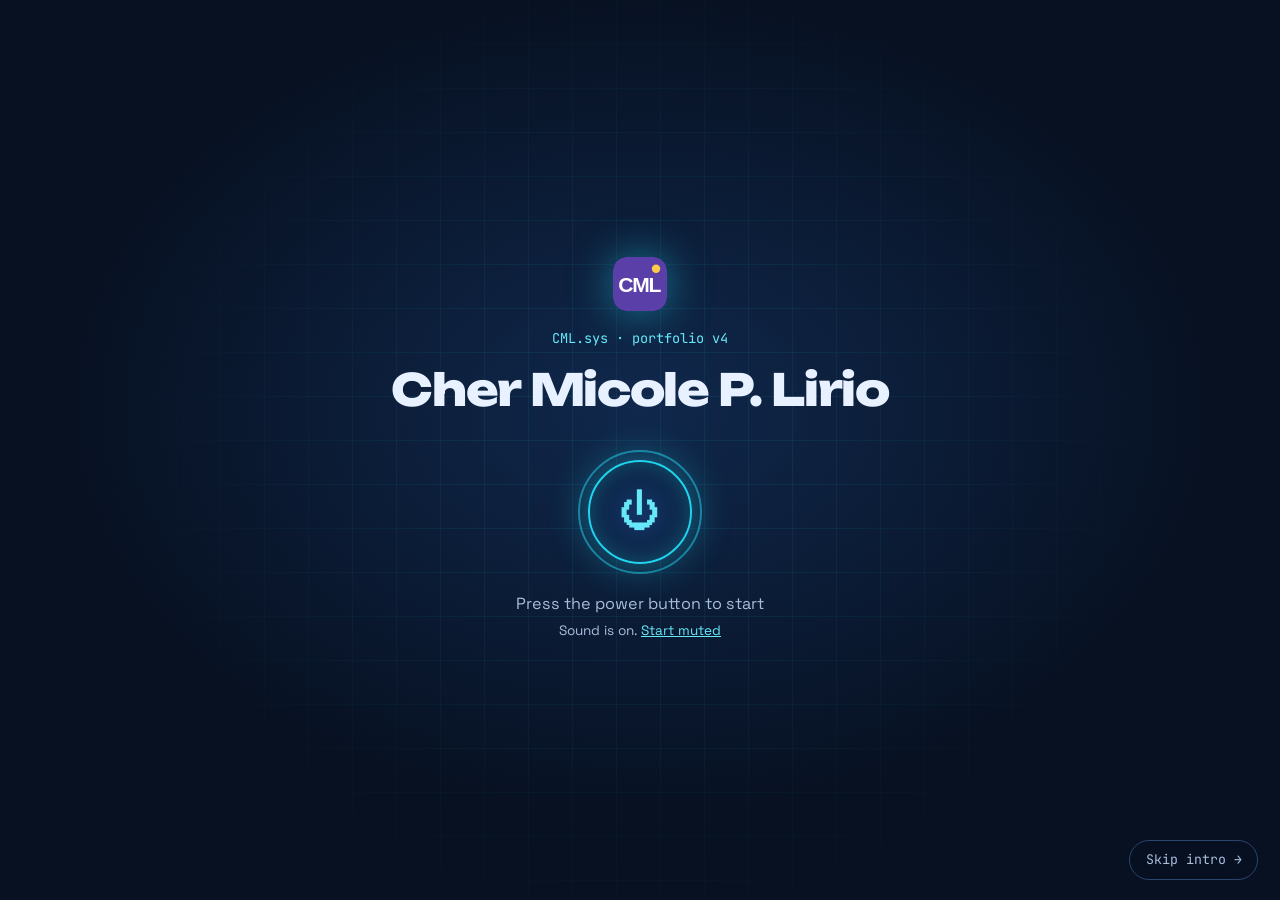
==== docs/index.html @ 0ee8aa88 "Tech ambience instead of music, bigger ID card with code quote, larger type/device/robot, sturdier c" ====
<!DOCTYPE html>
<html lang="en" class="js" data-theme="dark">
<head>
  <meta charset="UTF-8">
  <meta name="viewport" content="width=device-width, initial-scale=1.0">
  <title>Cher Micole P. Lirio</title>
  <meta name="description" content="Portfolio of Cher Micole P. Lirio, BS Information Technology student at La Consolacion College Tanauan. Web systems, certificates and a printable resume.">
  <meta name="theme-color" content="#0b1426">
  <link rel="icon" href="favicon.svg" type="image/svg+xml">
  <link rel="icon" href="favicon-32.png" sizes="32x32" type="image/png">
  <link rel="apple-touch-icon" href="apple-touch-icon.png">
  <link rel="preconnect" href="https://fonts.googleapis.com">
  <link rel="preconnect" href="https://fonts.gstatic.com" crossorigin>
  <link href="https://fonts.googleapis.com/css2?family=Space+Grotesk:wght@300;400;500;600;700&family=Unbounded:wght@600;800&family=JetBrains+Mono:wght@400;500&display=swap" rel="stylesheet">
  <link rel="stylesheet" href="style.css">
  <script>try{var t=localStorage.getItem("cml-theme");if(t)document.documentElement.dataset.theme=t;}catch(e){}</script>
  <script>document.documentElement.classList.add('js');</script>
</head>
<body>
  <!-- ========== HOME (one screen, no scrolling) ========== -->
  <div class="boot" id="boot" role="dialog" aria-label="Loading screen">
    <div class="boot__grid" aria-hidden="true"></div>
    <div class="boot__power" id="bootPower">
      <span class="boot__logo"><img src="favicon.svg" alt="" width="54" height="54"></span>
      <p class="boot__k">CML.sys · portfolio v4</p>
      <p class="boot__title">Cher Micole P. Lirio</p>
      <button type="button" class="boot__btn" id="bootSound"><span class="boot__ring"></span><span>⏻</span></button>
      <p class="boot__hint">Press the power button to start <br><small>Sound is on. <button type="button" id="bootMuted">Start muted</button></small></p>
    </div>
    <div class="robo" id="robo" aria-hidden="true">
      <div class="robo__stage">
        <i class="rp r-ant"><b></b></i>
        <i class="rp r-head"><span class="r-visor"><b class="r-eye"></b><b class="r-eye"></b></span><span class="r-mouth"></span><span class="r-ear l"></span><span class="r-ear r"></span></i>
        <i class="rp r-neck"></i>
        <i class="rp r-body"><span class="r-chest"><b>CML</b></span><span class="r-bolts"></span></i>
        <i class="rp r-arm l"><span class="r-hand"></span></i>
        <i class="rp r-arm r"><span class="r-hand"></span></i>
        <i class="rp r-leg l"><span class="r-foot"></span></i>
        <i class="rp r-leg r"><span class="r-foot"></span></i>
        <i class="r-weld"></i>
        <i class="r-shadow"></i>
      </div>
      <p class="robo__log" id="roboLog">&gt; booting…</p>
      <div class="robo__bar"><i id="roboBar"></i></div>
      <p class="robo__pct" id="roboPct">0%</p>
    </div>
    <button type="button" class="boot__skip" id="bootSkip">Skip intro →</button>
  </div>
  <main class="home" id="home">
    <div class="bg" aria-hidden="true"><i class="bg__grid"></i><i class="bg__glow"></i><svg class="bg__traces" viewBox="0 0 1200 800" preserveAspectRatio="none"><path d="M0 120 H260 L300 160 H520"/><path d="M1200 640 H930 L890 600 H700"/><path d="M0 700 H180 L220 660 H380"/><path d="M1200 90 H1010 L970 130 H860"/></svg></div>

    <header class="home__top">
      <span class="logo"><img src="favicon.svg" alt="" width="30" height="30"><b>CML</b><i>portfolio.sys</i></span>
      <div class="home__right"><span class="home__status"><i></i>open to OJT and internships</span>
      <div class="ctrls" role="toolbar" aria-label="Site settings">
        <a class="ctrl" href="https://www.linkedin.com/in/cher-micole-lirio-094a3a19b" target="_blank" rel="noopener" aria-label="LinkedIn profile" title="LinkedIn"><svg viewBox="0 0 24 24" width="17" height="17" fill="currentColor" aria-hidden="true"><path d="M4.98 3.5a2.5 2.5 0 1 1 0 5 2.5 2.5 0 0 1 0-5zM3 9.5h4V21H3zM9.5 9.5h3.8v1.6h.06c.53-1 1.83-2.06 3.77-2.06 4.03 0 4.77 2.65 4.77 6.1V21h-4v-5.1c0-1.22-.02-2.79-1.7-2.79-1.7 0-1.96 1.33-1.96 2.7V21h-4z"/></svg></a>
        <button type="button" class="ctrl" data-music aria-pressed="false" aria-label="Music on or off" title="Music"><svg viewBox="0 0 24 24" width="18" height="18" fill="none" stroke="currentColor" stroke-width="1.9" stroke-linecap="round" stroke-linejoin="round" aria-hidden="true"><path d="M9 18V5l12-2v13"/><circle cx="6" cy="18" r="3"/><circle cx="18" cy="16" r="3"/></svg><i class="eq"><b></b><b></b><b></b></i></button>
        <button type="button" class="ctrl" data-mute aria-pressed="false" aria-label="Mute or unmute sound" title="Sound"><svg viewBox="0 0 24 24" width="18" height="18" fill="none" stroke="currentColor" stroke-width="1.9" stroke-linecap="round" stroke-linejoin="round" aria-hidden="true"><path d="M11 5 6 9H2v6h4l5 4z"/><path class="w" d="M15.5 8.5a5 5 0 0 1 0 7M19 5a10 10 0 0 1 0 14"/><path class="x" d="m16 9 6 6M22 9l-6 6"/></svg></button>
        <button type="button" class="ctrl" data-theme-toggle aria-label="Switch light or dark mode" title="Light / dark mode"><span class="i-sun"><svg viewBox="0 0 24 24" width="18" height="18" fill="none" stroke="currentColor" stroke-width="1.9" stroke-linecap="round" stroke-linejoin="round" aria-hidden="true"><circle cx="12" cy="12" r="4"/><path d="M12 2v2M12 20v2M4.9 4.9l1.4 1.4M17.7 17.7l1.4 1.4M2 12h2M20 12h2M4.9 19.1l1.4-1.4M17.7 6.3l1.4-1.4"/></svg></span><span class="i-moon"><svg viewBox="0 0 24 24" width="18" height="18" fill="none" stroke="currentColor" stroke-width="1.9" stroke-linecap="round" stroke-linejoin="round" aria-hidden="true"><path d="M21 12.8A9 9 0 1 1 11.2 3a7 7 0 0 0 9.8 9.8z"/></svg></span></button>
      </div></div>
    </header>

    <section class="intro">
      <p class="intro__k">BS Information Technology · La Consolacion College Tanauan</p>
      <h1 class="intro__name"><span>CHER MICOLE</span><span>P. LIRIO</span></h1>
      <button type="button" class="portrait" id="heroPhoto" aria-label="View my photo larger">
        <img src="profile-photo.jpg" alt="Photo of Cher Micole P. Lirio" width="292" height="277">
        <i class="portrait__scan" aria-hidden="true"></i>
        <i class="pc tl"></i><i class="pc tr"></i><i class="pc bl"></i><i class="pc br"></i>
        <span class="portrait__chip">ID verified</span>
      </button>
      <p class="intro__desc">Motivated IT student who builds web systems with PHP, MySQL and JavaScript, from the database up to the screen people use. I communicate well, stay organized and love solving technical problems.</p>
    </section>

    <section class="stage" id="stage" aria-label="3D device. Drag to rotate. Click a module to open it.">
        <div class="rig" id="rig">
          <div class="glow" aria-hidden="true"></div>

          <div class="slab slab--led" style="--w:520px;--d:400px;--h:64px;--z:0px;--i:0" aria-hidden="true">
            <i class="f top"></i><i class="f back"></i><i class="f left"></i><i class="f front"></i><i class="f right"></i>
          </div>

          <div class="slab slab--metal" style="--w:500px;--d:380px;--h:44px;--z:64px;--i:1" aria-hidden="true">
            <i class="f top"></i>
            <i class="f back"></i><i class="f left"></i><i class="f front"><span class="vents"></span><span class="leds"><i></i><i></i><i></i><i></i><i></i></span><span class="jack"></span></i>
            <i class="f right"><span class="brand">CML</span><span class="leds leds--r"><i></i><i></i><i></i><i></i><i></i><i></i><i></i></span></i>
          </div>

          <div class="slab slab--screen" style="--w:470px;--d:350px;--h:14px;--z:108px;--i:2">
            <div class="f top">
              <div class="panel">
                <div class="panel__grid" aria-hidden="true"></div>
                <div class="loader" id="rigLoader" aria-hidden="true"><span class="loader__label">Loading modules</span><span class="loader__bar"><i></i></span></div>
                <svg class="wires" viewBox="0 0 426 306" aria-hidden="true">
                  <path d="M213 153 H140 V50" /><path d="M213 153 H286 V50" /><path d="M213 153 H286 V228" /><path d="M213 188 V238" /><path d="M213 153 H140 V228" />
                </svg>
                <button type="button" class="node node--core" style="--x:163px;--y:118px;--i:5" data-go="replay" aria-label="Replay the machine animation">
                  <span class="core__logo">CML</span><span class="core__sub">micole.portfolio</span>
                </button>
                <button type="button" class="node" style="--x:20px;--y:22px;--i:0" data-go="#about" data-wire="0" aria-label="Open About">
                  <span class="node__head"><b><em>01</em> About</b><i></i></span>
                  <span class="node__rows"><span></span><span class="s"></span></span>
                  <span class="node__sub">who I am</span>
                  <span class="port port--l"></span><span class="port port--r"></span>
                </button>
                <button type="button" class="node" style="--x:286px;--y:22px;--i:1" data-go="#work" data-wire="1" aria-label="Open Projects">
                  <span class="node__head"><b><em>02</em> Projects</b><i></i></span>
                  <span class="node__rows"><span></span><span class="s"></span></span>
                  <span class="node__sub">4 systems</span>
                  <span class="port port--l"></span><span class="port port--r"></span>
                </button>
                <button type="button" class="node" style="--x:286px;--y:200px;--i:2" data-go="#certificates" data-wire="2" aria-label="Open Certificates">
                  <span class="node__head"><b><em>03</em> Certificates</b><i></i></span>
                  <span class="node__rows"><span></span><span class="s"></span></span>
                  <span class="node__sub">10 earned</span>
                  <span class="port port--l"></span><span class="port port--r"></span>
                </button>
                <button type="button" class="node" style="--x:153px;--y:238px;--i:3" data-go="resume" data-wire="3" aria-label="Open Resume">
                  <span class="node__head"><b><em>04</em> Resume</b><i></i></span>
                  <span class="node__rows"><span></span><span class="s"></span></span>
                  <span class="node__sub">A4 · print</span>
                  <span class="port port--l"></span><span class="port port--r"></span>
                </button>
                <button type="button" class="node" style="--x:20px;--y:200px;--i:4" data-go="#contact" data-wire="4" aria-label="Open Contact">
                  <span class="node__head"><b><em>05</em> Contact</b><i></i></span>
                  <span class="node__rows"><span></span><span class="s"></span></span>
                  <span class="node__sub">say hello</span>
                  <span class="port port--l"></span><span class="port port--r"></span>
                </button>
              </div>
              <span class="dots3" aria-hidden="true"><i></i><i></i><i></i></span>
            </div>
            <i class="f back"></i><i class="f left"></i><i class="f front"></i><i class="f right"></i>
          </div>

          <div class="tag" aria-hidden="true"><span>micole.sys</span><b>⋮</b></div>

          <div class="slab slab--pad" style="--w:250px;--d:190px;--h:16px;--z:150px;--i:3">
            <div class="f top">
              <div class="pad__read" id="padRead"><span>search skills…</span></div>
              <div class="pad__keys"><button type="button" class="key" data-info="Structure for every page I build" aria-label="HTML: Structure for every page I build"><b></></b><small>HTML</small></button><button type="button" class="key" data-info="Layouts, animations and responsive design" aria-label="CSS: Layouts, animations and responsive design"><b>{ }</b><small>CSS</small></button><button type="button" class="key" data-info="Interactions, modals and this machine" aria-label="JS: Interactions, modals and this machine"><b>JS</b><small>JS</small></button><button type="button" class="key" data-info="The backend of Sportzle, Laundry, SALRC and Helpdesk" aria-label="PHP: The backend of Sportzle, Laundry, SALRC and Helpdesk"><b>php</b><small>PHP</small></button><button type="button" class="key" data-info="MySQL databases behind all four systems" aria-label="SQL: MySQL databases behind all four systems"><b>DB</b><small>SQL</small></button><button type="button" class="key" data-info="Version control, hosted on GitHub" aria-label="Git: Version control, hosted on GitHub"><b>git</b><small>Git</small></button><button type="button" class="key" data-info="UI/UX mockups before coding" aria-label="Figma: UI/UX mockups before coding"><b>✎</b><small>Figma</small></button><button type="button" class="key" data-info="Visual Studio Code, my editor" aria-label="VS: Visual Studio Code, my editor"><b>VS</b><small>VS</small></button><button type="button" class="key" data-info="Laragon local server for PHP projects" aria-label="Lrg: Laragon local server for PHP projects"><b>L</b><small>Lrg</small></button><button type="button" class="key" data-info="phpMyAdmin for managing databases" aria-label="PMA: phpMyAdmin for managing databases"><b>pma</b><small>PMA</small></button><button type="button" class="key" data-info="Clean, easy-to-use screens" aria-label="UX: Clean, easy-to-use screens"><b>UX</b><small>UX</small></button><button type="button" class="key" data-info="System development and testing" aria-label="Test: System development and testing"><b>✓</b><small>Test</small></button></div>
            </div>
            <i class="f back"></i><i class="f left"></i><i class="f front"></i><i class="f right"></i>
          </div>
        </div>

      </div>
      <div class="dock" id="dock" aria-label="Minimized windows"></div>
      <p class="stage__hint"><b>Drag</b> to rotate 360° · <b>Click a module</b> to open it</p>
      <div class="pad-read" id="padReadOut" aria-live="polite"></div>
    </section>
  </main>

  <!-- ========== PORTAL (transition when a module opens) ========== -->
  <div class="portal" id="portal" aria-hidden="true"><div class="portal__inner"><p class="portal__cmd" id="portalCmd"></p><div class="portal__bar"><i></i></div></div></div>

  <!-- ========== VIEWS ========== -->
  <section class="view" id="view-projects" data-title="Projects" hidden>
    <header class="view__bar"><button type="button" class="back" data-back>← Back to device</button><span class="view__path">~/projects</span><div class="win"><button type="button" class="win__b win__min" data-min aria-label="Minimize window" title="Minimize"><svg viewBox="0 0 24 24" width="14" height="14" fill="none" stroke="currentColor" stroke-width="2.2" stroke-linecap="round" stroke-linejoin="round" aria-hidden="true"><path d="M5 12h14"/></svg></button><button type="button" class="win__b win__max" data-max aria-label="Maximize window" title="Maximize"><span class="i-max"><svg viewBox="0 0 24 24" width="14" height="14" fill="none" stroke="currentColor" stroke-width="2.2" stroke-linecap="round" stroke-linejoin="round" aria-hidden="true"><rect x="5" y="5" width="14" height="14" rx="2"/></svg></span><span class="i-res"><svg viewBox="0 0 24 24" width="14" height="14" fill="none" stroke="currentColor" stroke-width="2.2" stroke-linecap="round" stroke-linejoin="round" aria-hidden="true"><rect x="4" y="8" width="12" height="12" rx="2"/><path d="M8 8V5a1 1 0 0 1 1-1h10a1 1 0 0 1 1 1v10a1 1 0 0 1-1 1h-3"/></svg></span></button><button type="button" class="win__b win__x" data-back aria-label="Close window" title="Close"><svg viewBox="0 0 24 24" width="14" height="14" fill="none" stroke="currentColor" stroke-width="2.2" stroke-linecap="round" stroke-linejoin="round" aria-hidden="true"><path d="M6 6l12 12M18 6 6 18"/></svg></button></div></header>
    <div class="view__body">
      <div class="vhead">
        <div><p class="kicker">Projects</p><h2>Four systems,<br>built end to end.</h2><p class="vhead__sub">Each one has a database, an admin side and a real user flow. Open a card to see the details and screenshots.</p></div>
        <ul class="status" aria-label="Project status">
          <li><i class="up"></i><span>intel-sportzle</span><em>live</em></li>
          <li><i></i><span>cml-laundry</span><em>on GitHub</em></li>
          <li><i class="up"></i><span>salrc</span><em>live</em></li>
          <li><i class="up"></i><span>academic-helpdesk</span><em>live</em></li>
        </ul>
      </div>
      <div class="pgrid spot">
        <article class="pcard" style="--c1:#0c1a2e;--c2:rgba(32,160,180,.55);--i:0">
          <div class="pcard__vis"><img src="assets/sportzle-logo.png" alt="" width="180" height="180"><span class="pcard__num">01</span></div>
          <div class="pcard__body">
            <span class="pcard__kind">Educational game</span>
            <h3>Intel Sportzle</h3>
            <p>Sports word game for solo and multiplayer play, with scoring and leaderboards.</p>
            <ul class="stack"><li>PHP</li><li>MySQL</li><li>JavaScript</li></ul>
            <div class="pcard__foot"><button type="button" class="pcard__open" data-project-open="sportzle">View details <span aria-hidden="true">→</span></button><a href="https://intelsportzle.infinityfreeapp.com/?i=1" target="_blank" rel="noopener">Live site ↗</a></div>
          </div>
        </article>
        <article class="pcard" style="--c1:#1b1433;--c2:rgba(165,139,245,.55);--i:1">
          <div class="pcard__vis"><img class="shot" src="assets/laundry/dashboard.jpg" alt="" loading="lazy"><span class="pcard__num">02</span></div>
          <div class="pcard__body">
            <span class="pcard__kind">Management system</span>
            <h3>CML Laundry System</h3>
            <p>A laundry shop from drop-off to payment, with inventory alerts and QR tracking.</p>
            <ul class="stack"><li>PHP</li><li>MySQL</li><li>PHPMailer</li><li>Dompdf</li></ul>
            <div class="pcard__foot"><button type="button" class="pcard__open" data-project-open="laundry">View details <span aria-hidden="true">→</span></button><a href="https://github.com/lcct-24-13152/laundry-system" target="_blank" rel="noopener">Source code ↗</a></div>
          </div>
        </article>
        <article class="pcard" style="--c1:#0f1a30;--c2:rgba(245,184,61,.45);--i:2">
          <div class="pcard__vis"><img src="assets/salrc-logo.svg" alt="" width="170" height="170"><span class="pcard__num">03</span></div>
          <div class="pcard__body">
            <span class="pcard__kind">Library system</span>
            <h3>SALRC</h3>
            <p>St. Augustine Learning Resource Center online: books, files and learning materials.</p>
            <ul class="stack"><li>PHP</li><li>MySQL</li><li>JavaScript</li></ul>
            <div class="pcard__foot"><button type="button" class="pcard__open" data-project-open="salrc">View details <span aria-hidden="true">→</span></button><a href="https://salrc-lcctanauan.infinityfree.io/" target="_blank" rel="noopener">Live site ↗</a></div>
          </div>
        </article>
        <article class="pcard" style="--c1:#161028;--c2:rgba(61,220,151,.4);--i:3">
          <div class="pcard__vis"><img src="assets/helpdesk-logo.svg" alt="" width="170" height="170"><span class="pcard__num">04</span></div>
          <div class="pcard__body">
            <span class="pcard__kind">Ticketing system</span>
            <h3>Academic Helpdesk</h3>
            <p>Students send concerns as tickets, and the school tracks each one until it is resolved.</p>
            <ul class="stack"><li>PHP</li><li>MySQL</li><li>JavaScript</li></ul>
            <div class="pcard__foot"><button type="button" class="pcard__open" data-project-open="helpdesk">View details <span aria-hidden="true">→</span></button><a href="https://lcct-academic-helpdesk.infinityfree.io/?i=1" target="_blank" rel="noopener">Live site ↗</a></div>
          </div>
        </article>
      </div>
    <nav class="vnext" aria-label="Next section"><span class="vnext__step">02 / 05 · Projects</span><button type="button" class="vnext__go" data-next="certificates">Next: Certificates <span aria-hidden="true">→</span></button></nav>
    </div>
  </section>

  <section class="view" id="view-certificates" data-title="Certificates" hidden>
    <header class="view__bar"><button type="button" class="back" data-back>← Back to device</button><span class="view__path">~/certificates</span><div class="win"><button type="button" class="win__b win__min" data-min aria-label="Minimize window" title="Minimize"><svg viewBox="0 0 24 24" width="14" height="14" fill="none" stroke="currentColor" stroke-width="2.2" stroke-linecap="round" stroke-linejoin="round" aria-hidden="true"><path d="M5 12h14"/></svg></button><button type="button" class="win__b win__max" data-max aria-label="Maximize window" title="Maximize"><span class="i-max"><svg viewBox="0 0 24 24" width="14" height="14" fill="none" stroke="currentColor" stroke-width="2.2" stroke-linecap="round" stroke-linejoin="round" aria-hidden="true"><rect x="5" y="5" width="14" height="14" rx="2"/></svg></span><span class="i-res"><svg viewBox="0 0 24 24" width="14" height="14" fill="none" stroke="currentColor" stroke-width="2.2" stroke-linecap="round" stroke-linejoin="round" aria-hidden="true"><rect x="4" y="8" width="12" height="12" rx="2"/><path d="M8 8V5a1 1 0 0 1 1-1h10a1 1 0 0 1 1 1v10a1 1 0 0 1-1 1h-3"/></svg></span></button><button type="button" class="win__b win__x" data-back aria-label="Close window" title="Close"><svg viewBox="0 0 24 24" width="14" height="14" fill="none" stroke="currentColor" stroke-width="2.2" stroke-linecap="round" stroke-linejoin="round" aria-hidden="true"><path d="M6 6l12 12M18 6 6 18"/></svg></button></div></header>
    <div class="view__body">
      <div class="vhead">
        <div><p class="kicker">Certificates</p><h2><span id="certTotal">10</span> proofs<br>of learning.</h2><p class="vhead__sub">Courses from Cisco Networking Academy, plus school and IT Week events. Tap any certificate to view it full size.</p></div>
        <button type="button" class="fan" id="certFan" aria-label="Open the latest certificate"></button>
      </div>
      <div class="tabs" role="tablist" aria-label="Filter certificates">
        <button class="tab is-active" role="tab" aria-selected="true" data-filter="all">All <b data-n="all"></b></button>
        <button class="tab" role="tab" aria-selected="false" data-filter="Cisco Networking Academy">Cisco <b data-n="Cisco Networking Academy"></b></button>
        <button class="tab" role="tab" aria-selected="false" data-filter="School and events">School and events <b data-n="School and events"></b></button>
      </div>
      <div class="cgrid spot" id="certStrip"></div>
    <nav class="vnext" aria-label="Next section"><span class="vnext__step">03 / 05 · Certificates</span><button type="button" class="vnext__go" data-next="resume">Next: Resume <span aria-hidden="true">→</span></button></nav>
    </div>
  </section>

  <section class="view" id="view-about" data-title="About" hidden>
    <header class="view__bar"><button type="button" class="back" data-back>← Back to device</button><span class="view__path">~/about.md</span><div class="win"><button type="button" class="win__b win__min" data-min aria-label="Minimize window" title="Minimize"><svg viewBox="0 0 24 24" width="14" height="14" fill="none" stroke="currentColor" stroke-width="2.2" stroke-linecap="round" stroke-linejoin="round" aria-hidden="true"><path d="M5 12h14"/></svg></button><button type="button" class="win__b win__max" data-max aria-label="Maximize window" title="Maximize"><span class="i-max"><svg viewBox="0 0 24 24" width="14" height="14" fill="none" stroke="currentColor" stroke-width="2.2" stroke-linecap="round" stroke-linejoin="round" aria-hidden="true"><rect x="5" y="5" width="14" height="14" rx="2"/></svg></span><span class="i-res"><svg viewBox="0 0 24 24" width="14" height="14" fill="none" stroke="currentColor" stroke-width="2.2" stroke-linecap="round" stroke-linejoin="round" aria-hidden="true"><rect x="4" y="8" width="12" height="12" rx="2"/><path d="M8 8V5a1 1 0 0 1 1-1h10a1 1 0 0 1 1 1v10a1 1 0 0 1-1 1h-3"/></svg></span></button><button type="button" class="win__b win__x" data-back aria-label="Close window" title="Close"><svg viewBox="0 0 24 24" width="14" height="14" fill="none" stroke="currentColor" stroke-width="2.2" stroke-linecap="round" stroke-linejoin="round" aria-hidden="true"><path d="M6 6l12 12M18 6 6 18"/></svg></button></div></header>
    <div class="view__body about4">
      <div class="vhead vhead--about">
        <div>
          <p class="kicker">About</p>
          <h2>Hi, I'm <span class="grad">Micole.</span></h2>
          <p class="a4-lead">A motivated and responsible IT student with knowledge in web development, databases and system development.</p>
          <p class="vhead__sub">I communicate well, keep my tasks organized and enjoy solving technical problems. I work well alone or with a team, and I'm always willing to learn. I'm looking for a chance to gain experience, improve my skills and contribute to an organization.</p>
        </div>
        <div class="badge-zone" id="badgeZone">
          <div class="swing" id="swing">
            <div class="strap"><span>CML · DEV · CML · DEV · CML</span></div>
            <div class="clip"></div>
            <button type="button" class="badge" id="badge" aria-label="My developer ID card. Click to flip.">
              <span class="badge__in">
                <span class="badge__face badge__front">
                  <span class="badge__hole"></span>
                  <span class="badge__top"><b>CML</b><em>DEV ID · 2026</em></span>
                  <span class="badge__photo"><img src="profile-photo.jpg" alt="" width="292" height="277"></span>
                  <span class="badge__name">Cher Micole<br>P. Lirio</span>
                  <span class="badge__role">BS Information Technology</span>
                  <span class="badge__chips"><i>Web dev</i><i>Databases</i><i>UI/UX</i></span>
                  <span class="badge__code" aria-label="every bug taught me something. while dreaming: learn, build, grow."><i>// every bug taught me something</i><span><b>while</b> (dreaming) {</span><span>&nbsp;&nbsp;learn(); build(); grow();</span><span>}</span></span>
                </span>
                <span class="badge__face badge__back">
                  <span class="badge__hole"></span>
                  <span class="badge__k">If found, please hire</span>
                  <span class="badge__row"><small>Focus</small>Web systems with PHP and MySQL</span>
                  <span class="badge__row"><small>Open to</small>OJT and internships</span>
                  <span class="badge__row"><small>School</small>La Consolacion College Tanauan</span>
                  <span class="badge__row"><small>Email</small>liriocher25@gmail.com</span>
                  <span class="badge__stamp">ACCESS<br>GRANTED</span>
                </span>
              </span>
            </button>
          </div>
          <p class="badge-hint">drag the card to swing it · click to flip</p>
        </div>
      </div>
      <dl class="info">
        <div><dt>Course</dt><dd>BS Information Technology</dd></div>
        <div><dt>School</dt><dd>La Consolacion College Tanauan</dd></div>
        <div><dt>Since</dt><dd>2017 to present</dd></div>
        <div><dt>Based in</dt><dd>Balele, Tanauan City, Batangas</dd></div>
      </dl>
      <div class="sec-k">What I work with</div>
      <div class="trio">
        <div class="box"><p class="box__k"><span>01</span> Skills</p><ul class="chips chips--big"><li>HTML</li><li>CSS</li><li>JavaScript</li><li>PHP</li><li>MySQL</li><li>Web development</li><li>Database management</li><li>System testing</li><li>UI/UX design</li></ul></div>
        <div class="box"><p class="box__k"><span>02</span> Tools</p><ul class="chips chips--big"><li>VS Code</li><li>Laragon</li><li>phpMyAdmin</li><li>Git and GitHub</li><li>Figma</li><li>Canva</li></ul></div>
        <div class="box"><p class="box__k"><span>03</span> How I work</p><ul class="chips chips--big"><li>Communication</li><li>Problem-solving</li><li>Teamwork</li><li>Time management</li><li>Adaptability</li></ul></div>
      </div>
      <div class="sec-k">References</div>
      <div class="refs">
        <div class="refc"><span class="refc__av">SL</span><div><b>Dr. Salem Laylo</b><span>IT Program Chair, La Consolacion College Tanauan</span><a href="tel:+639178898876">0917 889 8876</a></div></div>
        <div class="refc"><span class="refc__av">RL</span><div><b>Ms. Regine Lopez</b><span>SHS Teacher, La Consolacion College Tanauan</span><a href="tel:+639677966337">0967 796 6337</a></div></div>
      </div>
    <nav class="vnext" aria-label="Next section"><span class="vnext__step">01 / 05 · About</span><button type="button" class="vnext__go" data-next="projects">Next: Projects <span aria-hidden="true">→</span></button></nav>
    </div>
  </section>

  <section class="view" id="view-resume" data-title="Resume" hidden>
    <header class="view__bar"><button type="button" class="back" data-back>← Back to device</button><span class="view__path">~/resume.pdf</span><div class="win"><button type="button" class="win__b win__min" data-min aria-label="Minimize window" title="Minimize"><svg viewBox="0 0 24 24" width="14" height="14" fill="none" stroke="currentColor" stroke-width="2.2" stroke-linecap="round" stroke-linejoin="round" aria-hidden="true"><path d="M5 12h14"/></svg></button><button type="button" class="win__b win__max" data-max aria-label="Maximize window" title="Maximize"><span class="i-max"><svg viewBox="0 0 24 24" width="14" height="14" fill="none" stroke="currentColor" stroke-width="2.2" stroke-linecap="round" stroke-linejoin="round" aria-hidden="true"><rect x="5" y="5" width="14" height="14" rx="2"/></svg></span><span class="i-res"><svg viewBox="0 0 24 24" width="14" height="14" fill="none" stroke="currentColor" stroke-width="2.2" stroke-linecap="round" stroke-linejoin="round" aria-hidden="true"><rect x="4" y="8" width="12" height="12" rx="2"/><path d="M8 8V5a1 1 0 0 1 1-1h10a1 1 0 0 1 1 1v10a1 1 0 0 1-1 1h-3"/></svg></span></button><button type="button" class="win__b win__x" data-back aria-label="Close window" title="Close"><svg viewBox="0 0 24 24" width="14" height="14" fill="none" stroke="currentColor" stroke-width="2.2" stroke-linecap="round" stroke-linejoin="round" aria-hidden="true"><path d="M6 6l12 12M18 6 6 18"/></svg></button></div></header>
    <div class="view__body resume3">
      <aside class="r3-side">
        <p class="kicker">Resume</p>
        <h2>My resume,<br>on one page.</h2>
        <p class="vhead__sub">The same A4 resume I send for OJT and internships. Check it here, then print it or save it as a PDF.</p>
        <div class="r3-actions">
          <button type="button" class="btn btn--solid" data-open-resume>Print or save as PDF</button>
          <a class="btn btn--line" href="mailto:liriocher25@gmail.com?subject=OJT%20opportunity">Email me</a>
        </div>
        <ul class="r3-meta"><li><span>Format</span><b>A4, 1 page</b></li><li><span>Sections</span><b>Profile, skills, projects, education, certificates</b></li><li><span>References</span><b>2 contacts</b></li></ul>
      </aside>
      <div class="r3-paper"><div class="r3-printer"><i></i></div><div class="r3-sheet" id="resumePaper"></div></div>
    <nav class="vnext" aria-label="Next section"><span class="vnext__step">04 / 05 · Resume</span><button type="button" class="vnext__go" data-next="contact">Next: Contact <span aria-hidden="true">→</span></button></nav>
    </div>
  </section>

  <section class="view" id="view-contact" data-title="Contact" hidden>
    <header class="view__bar"><button type="button" class="back" data-back>← Back to device</button><span class="view__path">~/contact</span><div class="win"><button type="button" class="win__b win__min" data-min aria-label="Minimize window" title="Minimize"><svg viewBox="0 0 24 24" width="14" height="14" fill="none" stroke="currentColor" stroke-width="2.2" stroke-linecap="round" stroke-linejoin="round" aria-hidden="true"><path d="M5 12h14"/></svg></button><button type="button" class="win__b win__max" data-max aria-label="Maximize window" title="Maximize"><span class="i-max"><svg viewBox="0 0 24 24" width="14" height="14" fill="none" stroke="currentColor" stroke-width="2.2" stroke-linecap="round" stroke-linejoin="round" aria-hidden="true"><rect x="5" y="5" width="14" height="14" rx="2"/></svg></span><span class="i-res"><svg viewBox="0 0 24 24" width="14" height="14" fill="none" stroke="currentColor" stroke-width="2.2" stroke-linecap="round" stroke-linejoin="round" aria-hidden="true"><rect x="4" y="8" width="12" height="12" rx="2"/><path d="M8 8V5a1 1 0 0 1 1-1h10a1 1 0 0 1 1 1v10a1 1 0 0 1-1 1h-3"/></svg></span></button><button type="button" class="win__b win__x" data-back aria-label="Close window" title="Close"><svg viewBox="0 0 24 24" width="14" height="14" fill="none" stroke="currentColor" stroke-width="2.2" stroke-linecap="round" stroke-linejoin="round" aria-hidden="true"><path d="M6 6l12 12M18 6 6 18"/></svg></button></div></header>
    <div class="view__body contact3">
      <div class="c3-left">
        <p class="kicker">Contact</p>
        <h2>Let's build<br><span class="grad">something.</span></h2>
        <p class="vhead__sub">Open to OJT and internship opportunities. Send a message here and it lands straight in my inbox.</p>
        <div class="c3-live"><span class="dot"></span><span>Available</span><span class="sep">·</span><span>Tanauan, PH</span><span class="sep">·</span><b id="phTime">--:--</b></div>
        <div class="ccards">
          <div class="ccard"><span class="ccard__ic"><svg viewBox="0 0 24 24" width="22" height="22" fill="none" stroke="currentColor" stroke-width="1.8" stroke-linecap="round" stroke-linejoin="round" aria-hidden="true"><rect x="3" y="5" width="18" height="14" rx="2"/><path d="m3 7 9 6 9-6"/></svg></span><div><span class="ccard__k">Email</span><a href="mailto:liriocher25@gmail.com">liriocher25@gmail.com</a></div><button type="button" class="ccard__act" id="copyEmail">Copy email</button></div>
          <div class="ccard"><span class="ccard__ic"><svg viewBox="0 0 24 24" width="20" height="20" fill="currentColor" aria-hidden="true"><path d="M4.98 3.5a2.5 2.5 0 1 1 0 5 2.5 2.5 0 0 1 0-5zM3 9.5h4V21H3zM9.5 9.5h3.8v1.6h.06c.53-1 1.83-2.06 3.77-2.06 4.03 0 4.77 2.65 4.77 6.1V21h-4v-5.1c0-1.22-.02-2.79-1.7-2.79-1.7 0-1.96 1.33-1.96 2.7V21h-4z"/></svg></span><div><span class="ccard__k">LinkedIn</span><a href="https://www.linkedin.com/in/cher-micole-lirio-094a3a19b" target="_blank" rel="noopener">Cher Micole Lirio</a></div><a class="ccard__act" href="https://www.linkedin.com/in/cher-micole-lirio-094a3a19b" target="_blank" rel="noopener">View ↗</a></div>
          <div class="ccard"><span class="ccard__ic"><svg viewBox="0 0 24 24" width="22" height="22" fill="none" stroke="currentColor" stroke-width="1.8" stroke-linecap="round" stroke-linejoin="round" aria-hidden="true"><path d="M5 4h4l2 5-2.5 1.5a11 11 0 0 0 5 5L15 13l5 2v4a2 2 0 0 1-2 2A16 16 0 0 1 3 6a2 2 0 0 1 2-2"/></svg></span><div><span class="ccard__k">Phone</span><a href="tel:+639764332931">0976 433 2931</a></div><a class="ccard__act" href="tel:+639764332931">Call</a></div>
          <div class="ccard"><span class="ccard__ic"><svg viewBox="0 0 24 24" width="22" height="22" fill="none" stroke="currentColor" stroke-width="1.8" stroke-linecap="round" stroke-linejoin="round" aria-hidden="true"><path d="M12 21s-7-6.2-7-11a7 7 0 0 1 14 0c0 4.8-7 11-7 11z"/><circle cx="12" cy="10" r="2.5"/></svg></span><div><span class="ccard__k">Address</span><span>Balele, Tanauan City, Batangas</span></div><a class="ccard__act" href="https://www.google.com/maps/search/?api=1&query=Balele%2C%20Tanauan%20City%2C%20Batangas" target="_blank" rel="noopener">Map ↗</a></div>
          <div class="ccard"><span class="ccard__ic"><svg viewBox="0 0 24 24" width="22" height="22" fill="none" stroke="currentColor" stroke-width="1.8" stroke-linecap="round" stroke-linejoin="round" aria-hidden="true"><path d="m8 8-4 4 4 4M16 8l4 4-4 4M14 5l-4 14"/></svg></span><div><span class="ccard__k">GitHub</span><a href="https://github.com/lcct-24-13152" target="_blank" rel="noopener">lcct-24-13152</a></div><a class="ccard__act" href="https://github.com/lcct-24-13152" target="_blank" rel="noopener">Open ↗</a></div>
        </div>
      </div>
      <form class="mail" id="mailForm" novalidate>
        <div class="mail__bar"><i></i><i></i><i></i><span>new_message.txt</span></div>
        <div class="mail__body">
          <p class="mail__k">What's it about?</p>
          <div class="topics" role="radiogroup" aria-label="Topic">
            <label><input type="radio" name="topic" value="OJT opportunity" checked><span>OJT</span></label>
            <label><input type="radio" name="topic" value="Internship"><span>Internship</span></label>
            <label><input type="radio" name="topic" value="Project"><span>Project</span></label>
            <label><input type="radio" name="topic" value="Hello"><span>Just saying hi</span></label>
          </div>
          <div class="field2">
            <label class="field"><span>Your name</span><input name="name" autocomplete="name" placeholder="Juan Dela Cruz" required></label>
            <label class="field"><span>Your email</span><input name="email" type="email" autocomplete="email" placeholder="you@email.com" required></label>
          </div>
          <input type="text" name="_honey" class="hp" tabindex="-1" autocomplete="off" aria-hidden="true">
          <label class="field"><span>Message</span><textarea name="msg" rows="5" placeholder="Hi Micole, …" required></textarea></label>
          <div class="mail__foot"><span class="mail__hint" id="mailHint">Goes straight to my inbox.</span><button type="submit" class="btn btn--solid send"><span>Send message</span><i aria-hidden="true">➤</i></button></div>
        </div>
      </form>
    <nav class="vnext" aria-label="Next section"><span class="vnext__step">05 / 05 · Contact</span><button type="button" class="vnext__go" data-next="about">Next: About <span aria-hidden="true">→</span></button></nav>
    </div>
  </section>

  <!-- ========== PROJECT DETAILS (shown in the modal) ========== -->
  <template id="tpl-sportzle">
    <div class="pd__hero pd--sportzle"><img src="assets/sportzle-logo.png" alt="Intel Sportzle logo" width="180" height="180"></div>
    <div class="pd__body">
      <p class="label">Educational game system</p>
      <h2>Intel Sportzle</h2>
      <p class="pd__summary">A sports-themed word game you can play solo or against friends.</p>
      <ul class="pd__list"><li>Player registration, scoring, difficulty levels and leaderboards</li><li>Solo and multiplayer modes with a responsive game screen</li><li>I handled the system design, database integration and user experience</li></ul>
      <p class="pd__stack">PHP, MySQL, JavaScript, HTML, CSS</p>
      <div class="pd__actions"><a class="btn btn--solid" href="https://intelsportzle.infinityfreeapp.com/?i=1" target="_blank" rel="noopener">Play Intel Sportzle</a></div>
    </div>
  </template>

  <template id="tpl-laundry">
    <div class="pd__hero pd--laundry"><img class="pd__shot" src="assets/laundry/dashboard.jpg" alt="CML Laundry dashboard"><a class="qr-chip" href="#screens" data-jump-screens><img src="assets/laundry-qr.svg" alt="" width="52" height="52"><span>Scan or tap to<br>see all screens</span></a></div>
    <div class="pd__body">
      <p class="label">Management system</p>
      <h2>CML Laundry Management System</h2>
      <p class="pd__summary">Runs the day-to-day of a laundry shop, from drop-off to payment.</p>
      <ul class="pd__list"><li>Transactions, pricing, inventory and GCash or cash payments in one place</li><li>Email alerts for low stock, SMS status updates and printable PDF reports</li><li>Each receipt has a QR code customers scan to check their laundry status</li></ul>
      <p class="pd__stack">PHP, MySQL, JavaScript, PHPMailer, Dompdf</p>
      <div class="pd__actions"><a class="btn btn--solid" href="https://github.com/lcct-24-13152/laundry-system" target="_blank" rel="noopener">View code on GitHub</a></div>
      <section class="pd__shots" id="screens"><h3>Inside the system</h3><p class="muted">Select a screen to see it full size.</p><div class="shots" data-shots></div></section>
    </div>
  </template>

  <template id="tpl-salrc">
    <div class="pd__hero pd--salrc"><img src="assets/salrc-logo.svg" alt="SALRC logo" width="170" height="170"></div>
    <div class="pd__body">
      <p class="label">Library resource system</p>
      <h2>SALRC: St. Augustine Learning Resource Center</h2>
      <p class="pd__summary">An online home for the St. Augustine Learning Resource Center, where students and staff can find the library's books, files and learning materials in one place.</p>
      <ul class="pd__list"><li>Library books and files organized so resources are easy to find</li><li>Accessible online anytime, without visiting the library in person</li><li>Clean, responsive pages that work on desktop and mobile</li></ul>
      <p class="pd__stack">PHP, MySQL, JavaScript, HTML, CSS</p>
      <div class="pd__actions"><a class="btn btn--solid" href="https://salrc-lcctanauan.infinityfree.io/" target="_blank" rel="noopener">Open SALRC</a></div>
    </div>
  </template>

  <template id="tpl-helpdesk">
    <div class="pd__hero pd--helpdesk"><img src="assets/helpdesk-logo.svg" alt="LCCT Academic Helpdesk logo" width="170" height="170"></div>
    <div class="pd__body">
      <p class="label">Ticketing system</p>
      <h2>LCCT Academic Helpdesk</h2>
      <p class="pd__summary">A helpdesk where students send their academic concerns as tickets, and the school tracks and answers each one until it is resolved.</p>
      <ul class="pd__list"><li>Students submit concerns as tickets instead of lining up at the office</li><li>Each ticket shows its status, from open to in progress to resolved</li><li>Staff manage and respond to tickets from one dashboard</li></ul>
      <p class="pd__stack">PHP, MySQL, JavaScript, HTML, CSS</p>
      <div class="pd__actions"><a class="btn btn--solid" href="https://lcct-academic-helpdesk.infinityfree.io/?i=1" target="_blank" rel="noopener">Open Academic Helpdesk</a></div>
    </div>
  </template>

  <!-- ========== MODALS ========== -->
  <div class="modal" id="projModal" role="dialog" aria-modal="true" aria-label="Project details" hidden>
    <div class="modal__card modal__card--proj">
      <button type="button" class="modal__x" data-close aria-label="Close">×</button>
      <div class="pd" id="projBody"></div>
    </div>
  </div>

  <div class="modal" id="resumeModal" role="dialog" aria-modal="true" aria-labelledby="resumeTitle" hidden>
    <div class="modal__card modal__card--resume">
      <header class="modal__bar">
        <div><p id="resumeTitle" class="modal__title">Print preview</p><p class="muted small">Check your A4 resume, then print it or choose "Save as PDF".</p></div>
        <div class="modal__actions">
          <button type="button" class="btn btn--solid btn--sm" id="printResume">Print or save as PDF</button>
          <button type="button" class="modal__x modal__x--inline" data-close aria-label="Close">×</button>
        </div>
      </header>
      <div class="pdf" id="pdfView">
        <article class="sheet" id="resumeSheet">
        <header class="sheet__head">
          <img class="sheet__photo" src="profile-photo.jpg" alt="Cher Micole P. Lirio">
          <div>
            <h1 class="sheet__name">Cher Micole Plete Lirio</h1>
            <p class="sheet__title">BS Information Technology Student</p>
            <p class="sheet__contact">
              <span>0976 433 2931</span><span>liriocher25@gmail.com</span><span>Balele, Tanauan City, Batangas</span>
            </p>
          </div>
        </header>

        <div class="sheet__body">
          <aside class="sheet__side">
            <section>
              <h2>Contact</h2>
              <dl class="sheet__dl">
                <dt>Phone</dt><dd>0976 433 2931</dd>
                <dt>Email</dt><dd>liriocher25@gmail.com</dd>
                <dt>Address</dt><dd>Balele, Tanauan City, Batangas, Philippines</dd>
                <dt>Portfolio</dt><dd>lcct-24-13152.github.io/portfolio</dd>
              </dl>
            </section>
            <section>
              <h2>Education</h2>
              <p class="sheet__year">2017 to present</p>
              <p class="sheet__strong">La Consolacion College Tanauan</p>
              <p>Bachelor of Science in Information Technology</p>
            </section>
            <section>
              <h2>Technical skills</h2>
              <ul class="sheet__list">
                <li>UI/UX design</li>
                <li>Web development</li>
                <li>Database management</li>
                <li>System development and testing</li>
                <li>PHP and MySQL</li>
                <li>HTML, CSS and JavaScript</li>
              </ul>
            </section>
            <section>
              <h2>Soft skills</h2>
              <ul class="sheet__list">
                <li>Communication</li>
                <li>Problem-solving</li>
                <li>Teamwork and collaboration</li>
                <li>Willingness to learn</li>
                <li>Time management</li>
                <li>Adaptability</li>
                <li>Hardworking</li>
              </ul>
            </section>
            <section>
              <h2>References</h2>
              <div class="sheet__ref">
                <p class="sheet__strong">Dr. Salem Laylo</p>
                <p>IT Program Chair</p>
                <p>La Consolacion College Tanauan</p>
                <p>Phone: 0917 889 8876</p>
              </div>
              <div class="sheet__ref">
                <p class="sheet__strong">Ms. Regine Lopez</p>
                <p>SHS Teacher</p>
                <p>La Consolacion College Tanauan</p>
                <p>Phone: 0967 796 6337</p>
              </div>
            </section>
          </aside>

          <div class="sheet__main">
            <section>
              <h2>About me</h2>
              <p>Motivated and responsible Information Technology student with knowledge in web development, databases and system development. Able to communicate well, organize tasks and solve basic technical problems. Comfortable working independently or with a team and willing to learn new skills when needed. Looking for an opportunity to gain experience, improve technical abilities and contribute to the organization.</p>
            </section>
            <section>
              <h2>Projects and experience</h2>
              <div class="sheet__proj">
                <h3>Intel Sportzle Educational Game System</h3>
                <ul>
                  <li>Developed an interactive sports-themed educational game with solo and multiplayer modes.</li>
                  <li>Implemented player registration, scoring, difficulty levels, leaderboards and responsive game features.</li>
                  <li>Worked on the system design, database integration and overall user experience.</li>
                </ul>
                <p class="sheet__link">intelsportzle.infinityfreeapp.com</p>
              </div>
              <div class="sheet__proj">
                <h3>CML Laundry Management System</h3>
                <ul>
                  <li>Built a system for laundry transactions, pricing, inventory and cash or GCash payments.</li>
                  <li>Added QR code tracking for customers, low-stock email alerts, SMS updates and PDF reports.</li>
                </ul>
                <p class="sheet__link">github.com/lcct-24-13152/laundry-system</p>
              </div>
              <div class="sheet__proj">
                <h3>Personal Portfolio Website</h3>
                <ul>
                  <li>Designed and developed a responsive portfolio to showcase projects, skills, achievements and certificates.</li>
                  <li>Applied front-end skills using HTML, CSS and JavaScript, with interactive features and organized navigation.</li>
                </ul>
                <p class="sheet__link">lcct-24-13152.github.io/portfolio</p>
              </div>
            </section>
            <section>
              <h2>Certifications</h2>
              <ul class="sheet__certs" id="resumeCerts"></ul>
            </section>
          </div>
        </div>
      </article>
      </div>
    </div>
  </div>

  <div class="modal" id="certModal" role="dialog" aria-modal="true" aria-labelledby="certTitle" hidden>
    <div class="modal__card modal__card--cert">
      <header class="modal__bar">
        <div><p class="modal__title" id="certTitle"></p><p class="muted small" id="certMeta"></p></div>
        <button type="button" class="modal__x modal__x--inline" data-close aria-label="Close">×</button>
      </header>
      <div class="cert-view"><img id="certImg" alt=""></div>
      <footer class="modal__foot">
        <button type="button" class="btn btn--line btn--sm" id="certPrev">Previous</button>
        <span class="muted small" id="certCount"></span>
        <button type="button" class="btn btn--solid btn--sm" id="certNext">Next</button>
      </footer>
    </div>
  </div>

  <div class="lightbox" id="lightbox" hidden>
    <button class="lb__btn lb__close" id="lbClose" aria-label="Close">×</button>
    <button class="lb__btn lb__prev" id="lbPrev" aria-label="Previous screenshot">‹</button>
    <button class="lb__btn lb__next" id="lbNext" aria-label="Next screenshot">›</button>
    <figure><img id="lbImg" alt=""><figcaption id="lbCap"></figcaption></figure>
  </div>

  <div class="modal" id="photoModal" role="dialog" aria-modal="true" aria-label="Photo of Cher Micole P. Lirio" hidden>
    <figure class="photo-view">
      <button type="button" class="modal__x" data-close aria-label="Close">×</button>
      <img src="profile-photo.jpg" alt="Cher Micole P. Lirio">
      <figcaption><b>Cher Micole P. Lirio</b><span>BS Information Technology, La Consolacion College Tanauan</span></figcaption>
    </figure>
  </div>

  <div id="printArea" aria-hidden="true"></div>

  <script src="main.js"></script>
</body>
</html>
---- docs/style.css ----
:root {
  --bg: #0b1426; --bg2: #0f1c34; --surface: #13213b; --ink: #e8f1ff; --muted: #8ea3c4; --line: #1f3253;
  --cyan: #22d3ee; --blue: #3b82f6; --violet: #8b5cf6; --green: #34d399;
  --on-violet: #04121f; --violet-soft: rgba(34,211,238,.12);
  --shadow: 0 1px 2px rgba(0,0,0,.4), 0 22px 46px -28px rgba(0,0,0,.9);
  --font: "Space Grotesk", "Segoe UI", system-ui, sans-serif; --mono: "JetBrains Mono", ui-monospace, Consolas, monospace;
}
*, *::before, *::after { box-sizing: border-box; }
html, body { height: 100%; }
body { margin: 0; overflow: hidden; background: var(--bg); color: var(--ink); font-family: var(--font); font-size: 16px; line-height: 1.6; -webkit-font-smoothing: antialiased; }
img { max-width: 100%; display: block; }
a { color: inherit; }
h1, h2, h3, p, ul, dl, dd, figure { margin: 0; }
ul { padding: 0; list-style: none; }
button { font: inherit; color: inherit; cursor: pointer; }
[hidden] { display: none !important; }
:focus-visible { outline: 2px solid var(--cyan); outline-offset: 3px; border-radius: 6px; }
.muted { color: var(--muted); } .small { font-size: .84rem; }
.label { font-family: var(--mono); font-size: .74rem; color: var(--cyan); margin-bottom: .5rem; display: block; }
.kicker { font-family: var(--mono); font-size: .78rem; color: var(--cyan); margin-bottom: .6rem; }
h2 { font-size: clamp(2rem, 4.4vw, 3.4rem); font-weight: 600; letter-spacing: -0.04em; line-height: 1.02; margin-bottom: 1.8rem; }
.btn { display: inline-flex; align-items: center; gap: .4rem; padding: .75rem 1.25rem; border-radius: 999px; border: 1.5px solid transparent; background: transparent; color: var(--ink); font-weight: 600; font-size: .9rem; text-decoration: none; white-space: nowrap; transition: background .2s, border-color .2s, color .2s; }
.btn--solid { background: var(--cyan); color: #04121f; } .btn--solid:hover { background: #fff; }
.btn--line { border-color: #2b4570; } .btn--line:hover { border-color: var(--cyan); }
.btn--light { background: #fff; color: #04121f; } .btn--sm { padding: .5rem .95rem; font-size: .84rem; }

/* ---------- Home ---------- */
.home { position: fixed; inset: 0; display: grid; grid-template-columns: minmax(330px, 440px) 1fr; grid-template-rows: auto 1fr; padding: 0 clamp(20px, 3vw, 44px); overflow: hidden; }
.bg { position: absolute; inset: 0; z-index: -1; background: radial-gradient(70% 60% at 70% 55%, #12305a 0%, transparent 65%), radial-gradient(50% 50% at 10% 10%, #13254a, transparent 70%), var(--bg); }
.bg__grid { position: absolute; inset: 0; background-image: linear-gradient(rgba(56,189,248,.07) 1px, transparent 1px), linear-gradient(90deg, rgba(56,189,248,.07) 1px, transparent 1px); background-size: 40px 40px; -webkit-mask-image: radial-gradient(ellipse at 65% 55%, #000 25%, transparent 78%); mask-image: radial-gradient(ellipse at 65% 55%, #000 25%, transparent 78%); }
.bg__glow { position: absolute; left: 50%; top: 40%; width: 60vw; height: 60vw; border-radius: 50%; background: radial-gradient(closest-side, rgba(34,211,238,.12), transparent); animation: breathe 7s ease-in-out infinite; }
@keyframes breathe { 50% { transform: scale(1.12); opacity: .7; } }
.bg__traces { position: absolute; inset: 0; width: 100%; height: 100%; }
.bg__traces path { fill: none; stroke: rgba(34,211,238,.22); stroke-width: 1.4; stroke-dasharray: 6 10; animation: flow 6s linear infinite; }
@keyframes flow { to { stroke-dashoffset: -160; } }
.home__top { grid-column: 1 / -1; display: flex; align-items: center; justify-content: space-between; height: 68px; }
.logo { display: flex; align-items: center; gap: .55rem; font-family: var(--mono); }
.logo img { border-radius: 8px; } .logo b { font-family: var(--font); font-weight: 700; letter-spacing: .04em; } .logo i { font-style: normal; font-size: .78rem; color: var(--muted); }
.home__status { display: flex; align-items: center; gap: .5rem; font-family: var(--mono); font-size: .76rem; color: var(--green); }
.home__status i { width: 8px; height: 8px; border-radius: 50%; background: var(--green); box-shadow: 0 0 0 4px rgba(52,211,153,.18); animation: live 2s ease-in-out infinite; }
@keyframes live { 50% { box-shadow: 0 0 0 8px rgba(52,211,153,0); } }

.intro { align-self: center; display: flex; flex-direction: column; padding-bottom: 3vh; z-index: 2; }
.intro__k { font-family: var(--mono); font-size: .74rem; color: var(--cyan); margin-bottom: .8rem; }
.intro__name { font-size: clamp(2.4rem, 4.6vw, 4.2rem); font-weight: 700; letter-spacing: -0.045em; line-height: .95; margin-bottom: clamp(1rem, 2.4vh, 1.6rem);
  background: linear-gradient(100deg, #fff 30%, #9fe8ff 60%, #8ab4ff); -webkit-background-clip: text; background-clip: text; color: transparent; }
.portrait { position: relative; width: min(100%, 300px); height: clamp(220px, 36vh, 340px); padding: 0; border: 0; border-radius: 22px; overflow: hidden; background: #fff; cursor: zoom-in; box-shadow: 0 0 0 1px rgba(34,211,238,.35), 0 30px 60px -30px rgba(0,0,0,.9), 0 0 50px -12px rgba(34,211,238,.35); margin-bottom: clamp(1rem, 2.4vh, 1.5rem); }
.portrait img { width: 100%; height: 100%; object-fit: cover; object-position: 50% 12%; transition: transform .6s cubic-bezier(.2,.8,.2,1); }
.portrait:hover img { transform: scale(1.04); }
.portrait__scan { position: absolute; left: 0; right: 0; top: 0; height: 26%; background: linear-gradient(to bottom, transparent, rgba(34,211,238,.3) 85%, #22d3ee 86%, transparent 88%); animation: pscan 3.4s ease-in-out infinite; }
@keyframes pscan { from { transform: translateY(-100%); } to { transform: translateY(400%); } }
.pc { position: absolute; width: 20px; height: 20px; border: 2.5px solid var(--cyan); }
.pc.tl { left: 10px; top: 10px; border-right: 0; border-bottom: 0; } .pc.tr { right: 10px; top: 10px; border-left: 0; border-bottom: 0; }
.pc.bl { left: 10px; bottom: 10px; border-right: 0; border-top: 0; } .pc.br { right: 10px; bottom: 10px; border-left: 0; border-top: 0; }
.portrait__chip { position: absolute; left: 50%; bottom: 12px; transform: translateX(-50%); padding: .25rem .7rem; border-radius: 999px; background: rgba(4,18,31,.8); color: var(--green); font-family: var(--mono); font-size: .68rem; white-space: nowrap; }
.intro__desc { color: var(--muted); font-size: .98rem; max-width: 26rem; }

/* ---------- Stage + device ---------- */
.stage { position: relative; min-height: 0; perspective: 2600px; touch-action: none; cursor: grab; user-select: none; -webkit-user-select: none; }
.stage.is-dragging { cursor: grabbing; }
.stage__hint { position: absolute; left: 50%; bottom: 22px; transform: translateX(-50%); font-family: var(--mono); font-size: .74rem; color: var(--muted); white-space: nowrap; pointer-events: none; }
.stage__hint b { color: var(--cyan); font-weight: 500; }
.rig { position: absolute; left: 52%; top: 50%; width: 0; height: 0; transform-style: preserve-3d;
  transform: scale(var(--s, 1)) rotateX(var(--rx, 56deg)) rotateZ(var(--rz, -38deg)); }
.glow { position: absolute; left: -340px; top: -270px; width: 680px; height: 540px; border-radius: 40px; background: radial-gradient(closest-side, rgba(34,211,238,.55), rgba(59,130,246,.15) 60%, transparent); filter: blur(30px); opacity: 0; transition: opacity 1.2s ease .6s; }
.rig.is-built .glow { opacity: 1; }
.slab { position: absolute; left: calc(var(--w) / -2); top: calc(var(--d) / -2); width: var(--w); height: var(--d); transform-style: preserve-3d; transform: translateZ(var(--z)); }
.js .slab { transform: translateZ(calc(var(--z) + 420px)); opacity: 0; transition: transform 1s cubic-bezier(.2,.9,.2,1), opacity .5s ease; transition-delay: calc(var(--i) * .22s); }
.rig.is-built .slab { transform: translateZ(var(--z)); opacity: 1; }
.f { position: absolute; display: block; backface-visibility: hidden; }
.f.top { inset: 0; transform: translateZ(var(--h)); }
.f.front { left: 0; bottom: 0; width: var(--w); height: var(--h); transform-origin: bottom; transform: rotateX(-90deg); }
.f.back { left: 0; top: 0; width: var(--w); height: var(--h); transform-origin: top; transform: rotateX(90deg); }
.f.right { right: 0; top: 0; width: var(--h); height: var(--d); transform-origin: right; transform: rotateY(90deg); }
.f.left { left: 0; top: 0; width: var(--h); height: var(--d); transform-origin: left; transform: rotateY(-90deg); }

/* LED base — cyan dot matrix */
.slab--led .f { background: radial-gradient(circle, #d6fbff 0 32%, transparent 38%) 0 0 / 7px 7px, linear-gradient(180deg, #67e8f9, #0ea5e9 60%, #2563eb); box-shadow: 0 0 40px rgba(34,211,238,.55); }
.slab--led .f.right, .slab--led .f.left { background: radial-gradient(circle, #d6fbff 0 32%, transparent 38%) 0 0 / 7px 7px, linear-gradient(90deg, #67e8f9, #0ea5e9 60%, #2563eb); }
.slab--led .f.top { background: #0ea5e9; border-radius: 10px; }
.rig.is-built .slab--led .f { animation: ledPulse 3s ease-in-out infinite 1.6s; }
@keyframes ledPulse { 50% { filter: brightness(1.2) hue-rotate(15deg); } }
/* graphite chassis */
.slab--metal .f.top { background: #111a2e; border-radius: 10px; }
.slab--metal .f.front, .slab--metal .f.back { background: linear-gradient(180deg, #e6ecf5, #9aa7bc 45%, #5d6a80); }
.slab--metal .f.right, .slab--metal .f.left { background: linear-gradient(90deg, #cfd8e6, #8593aa 60%, #525e73); }
.vents { position: absolute; left: 22px; top: 12px; width: 110px; height: 20px; background: repeating-linear-gradient(90deg, #0b1220 0 3px, transparent 3px 7px); border-radius: 2px; }
.jack { position: absolute; left: 170px; top: 18px; width: 30px; height: 8px; border-radius: 4px; background: #0b1220; box-shadow: 24px 0 0 -2px #0b1220; }
.leds { position: absolute; right: 60px; top: 18px; display: flex; gap: 7px; }
.leds i { width: 4px; height: 4px; border-radius: 50%; background: #67e8f9; box-shadow: 0 0 6px #22d3ee; animation: blinkLed 1.4s steps(1) infinite; }
.leds i:nth-child(2) { animation-delay: .2s; } .leds i:nth-child(3) { animation-delay: .5s; } .leds i:nth-child(4) { animation-delay: .1s; } .leds i:nth-child(5) { animation-delay: .7s; } .leds i:nth-child(6) { animation-delay: .35s; } .leds i:nth-child(7) { animation-delay: .9s; }
@keyframes blinkLed { 50% { opacity: .25; } }
.leds--r { right: auto; left: 50%; top: 220px; flex-direction: column; transform: translateX(-50%); }
.brand { position: absolute; left: 50%; top: 40px; transform: translateX(-50%) rotate(90deg); font-weight: 700; font-size: 22px; letter-spacing: .3em; color: #1c2638; text-shadow: 0 1px 0 rgba(255,255,255,.6); white-space: nowrap; }
/* screen */
.slab--screen .f.top { background: #0a1222; border-radius: 16px; box-shadow: inset 0 0 0 1px #1d2c48; }
.slab--screen .f.front, .slab--screen .f.back, .slab--screen .f.left, .slab--screen .f.right { background: #070d19; }
.panel { position: absolute; inset: 22px; border-radius: 12px; background: #081020; }
.panel::before { content: ""; position: absolute; inset: -2px; border-radius: 14px; padding: 2px; background: linear-gradient(135deg, #22d3ee, #3b82f6 55%, #8b5cf6); -webkit-mask: linear-gradient(#000 0 0) content-box, linear-gradient(#000 0 0); -webkit-mask-composite: xor; mask-composite: exclude; opacity: 0; transition: opacity .6s ease 1s; }
.rig.is-built .panel::before { opacity: 1; }
.panel__grid { position: absolute; inset: 0; border-radius: 12px; background: linear-gradient(rgba(34,211,238,.07) 1px, transparent 1px) 0 0 / 34px 34px, linear-gradient(90deg, rgba(34,211,238,.07) 1px, transparent 1px) 0 0 / 34px 34px; }
.dots3 { position: absolute; right: 18px; top: 4px; display: flex; gap: 5px; } .dots3 i { width: 9px; height: 9px; border-radius: 50%; background: #e8f1ff; }
.loader { position: absolute; left: 50%; top: 50%; width: 250px; transform: translate(-50%, -50%); display: grid; gap: 8px; text-align: center; transition: opacity .4s; }
.loader__label { font-size: 15px; color: #dbeafe; }
.loader__bar { height: 16px; border-radius: 10px; padding: 3px; border: 1.5px solid #7dd3fc; }
.loader__bar i { display: block; height: 100%; width: 0; border-radius: 6px; background: linear-gradient(90deg, #22d3ee, #3b82f6); transition: width 1.2s cubic-bezier(.5,0,.2,1) 1.1s; }
.rig.is-built .loader__bar i { width: 100%; }
.rig.is-ready .loader { opacity: 0; pointer-events: none; }
.wires { position: absolute; inset: 0; width: 100%; height: 100%; overflow: visible; }
.wires path { fill: none; stroke: #7dd3fc; stroke-width: 1.6; stroke-dasharray: 260; stroke-dashoffset: 260; transition: stroke-dashoffset .9s ease; opacity: .8; }
.rig.is-ready .wires path { stroke-dashoffset: 0; }
.wires path.is-hot { stroke: #22d3ee; stroke-width: 2.6; opacity: 1; filter: drop-shadow(0 0 4px #22d3ee); }
.node { position: absolute; left: var(--x); top: var(--y); width: 120px; height: 62px; padding: 0; border: 0; border-radius: 6px; background: #e8eef8; color: #0b1426; text-align: left; cursor: pointer;
  box-shadow: 0 6px 0 #8a98b3, 0 12px 18px rgba(0,0,0,.55); transform: translateZ(4px) scale(.6); opacity: 0; transition: transform .45s cubic-bezier(.2,.9,.3,1.3), opacity .3s, box-shadow .25s; transition-delay: calc(var(--i) * .07s); }
.rig.is-ready .node { opacity: 1; transform: translateZ(6px); }
.rig.is-ready .node:hover, .node:focus-visible { transform: translateZ(24px); box-shadow: 0 6px 0 #22d3ee, 0 22px 26px rgba(0,0,0,.6); transition-delay: 0s; }
.node__head { display: flex; align-items: center; justify-content: space-between; height: 20px; padding: 0 8px; border-radius: 6px 6px 0 0; background: linear-gradient(90deg, #0ea5e9, #6366f1); color: #fff; }
.node__head b { font-size: 12px; font-weight: 600; } .node__head i { width: 6px; height: 6px; border-radius: 50%; background: #fff; opacity: .85; }
.node__rows { display: grid; gap: 4px; padding: 7px 8px 3px; } .node__rows span { height: 4px; border-radius: 2px; background: #b3c4e0; width: 85%; } .node__rows .s { width: 55%; }
.node__sub { display: block; padding: 0 8px; font-family: var(--mono); font-size: 9.5px; color: #4a5a78; }
.port { position: absolute; top: 34px; width: 8px; height: 8px; border-radius: 50%; background: #e8eef8; border: 1.5px solid #5b6b88; } .port--l { left: -4px; } .port--r { right: -4px; }
.node--core { width: 100px; height: 70px; background: linear-gradient(160deg, #22d3ee, #3b82f6 60%, #6366f1); color: #fff; display: grid; place-content: center; text-align: center; box-shadow: 0 6px 0 #1e3a8a, 0 12px 26px rgba(34,211,238,.45); }
.core__logo { font-weight: 700; font-size: 28px; letter-spacing: -0.02em; line-height: 1; } .core__sub { font-family: var(--mono); font-size: 7.5px; opacity: .9; margin-top: 3px; }
.tag { position: absolute; left: 10px; top: -205px; display: flex; align-items: center; gap: 10px; padding: 8px 14px; border-radius: 6px; background: #050b16; color: #e8f1ff; font-family: var(--mono); font-weight: 500; font-size: 17px; white-space: nowrap;
  transform-origin: bottom left; transform: translateZ(190px) rotateX(-90deg); box-shadow: 0 0 0 1px #1d2c48; opacity: 0; transition: opacity .5s ease 1.4s; }
.tag b { color: var(--cyan); } .rig.is-built .tag { opacity: 1; }
.slab--pad { left: calc(-250px - var(--w)); top: -300px; }
.slab--pad .f.top { background: #0a1222; border-radius: 14px; box-shadow: inset 0 0 0 1px #1d2c48; padding: 12px; }
.slab--pad .f.front, .slab--pad .f.back, .slab--pad .f.left, .slab--pad .f.right { background: #060c18; }
.pad__read { height: 28px; margin-bottom: 9px; padding: 0 12px; border-radius: 14px; background: #e8f1ff; color: #0b1426; display: flex; align-items: center; font-family: var(--mono); font-size: 9.5px; overflow: hidden; white-space: nowrap; }
.pad__read span { overflow: hidden; text-overflow: ellipsis; }
.pad__keys { display: grid; grid-template-columns: repeat(4, 1fr); gap: 7px; }
.key { height: 38px; padding: 0; border: 0; border-radius: 7px; background: linear-gradient(180deg, #f3f7fd, #cfd9ea); color: #0b1426; display: grid; place-content: center; box-shadow: 0 4px 0 #7e8ca8; transition: transform .1s, box-shadow .1s, background .2s; }
.key b { font-family: var(--mono); font-size: 10px; line-height: 1; } .key small { font-size: 7px; color: #5b6b88; line-height: 1.2; }
.key:hover { background: linear-gradient(180deg, #fff, #cffafe); }
.key.is-down { transform: translateY(3px); box-shadow: 0 1px 0 #7e8ca8; background: linear-gradient(180deg, #67e8f9, #22d3ee); }
.pad-read { position: absolute; left: 50%; top: 18px; transform: translateX(-50%); max-width: 90%; padding: .45rem .9rem; border-radius: 10px; background: rgba(8,16,32,.85); border: 1px solid #1f3253; font-family: var(--mono); font-size: .78rem; color: #cfe9ff; opacity: 0; transition: opacity .3s; pointer-events: none; }
.pad-read.is-on { opacity: 1; }

/* ---------- Portal transition ---------- */
.portal { position: fixed; inset: 0; z-index: 150; pointer-events: none; display: grid; place-items: center;
  background: radial-gradient(circle at var(--px, 50%) var(--py, 50%), #0e2a4d, #071226 70%);
  clip-path: circle(0 at var(--px, 50%) var(--py, 50%)); }
.portal::before { content: ""; position: absolute; inset: 0; background: repeating-linear-gradient(0deg, rgba(34,211,238,.06) 0 2px, transparent 2px 4px); }
.portal::after { content: ""; position: absolute; inset: 0; background-image: linear-gradient(rgba(34,211,238,.12) 1px, transparent 1px), linear-gradient(90deg, rgba(34,211,238,.12) 1px, transparent 1px); background-size: 40px 40px; }
.portal.is-open { pointer-events: auto; animation: portalIn .65s cubic-bezier(.7,0,.2,1) forwards; }
.portal.is-fade { animation: portalOut .45s ease forwards; }
@keyframes portalIn { to { clip-path: circle(150% at var(--px, 50%) var(--py, 50%)); } }
@keyframes portalOut { from { clip-path: circle(150% at var(--px) var(--py)); opacity: 1; } to { clip-path: circle(150% at var(--px) var(--py)); opacity: 0; } }
.portal__inner { position: relative; z-index: 1; width: min(420px, 80vw); }
.portal__cmd { font-family: var(--mono); font-size: 1rem; color: #cfe9ff; margin-bottom: .8rem; min-height: 1.6em; }
.portal__cmd b { color: var(--green); font-weight: 500; }
.portal__bar { height: 4px; border-radius: 4px; background: rgba(255,255,255,.1); overflow: hidden; }
.portal__bar i { display: block; height: 100%; width: 0; background: linear-gradient(90deg, #22d3ee, #8b5cf6); }
.portal.is-open .portal__bar i { animation: pbar .55s ease .55s forwards; }
@keyframes pbar { to { width: 100%; } }

/* ---------- Views ---------- */
.view { position: fixed; inset: 0; z-index: 120; display: flex; flex-direction: column; background: radial-gradient(70% 60% at 80% 0%, #12305a, transparent 70%), var(--bg); }
.view.is-in { animation: viewIn .5s cubic-bezier(.2,.8,.2,1); }
.view.is-out { animation: viewOut .35s ease forwards; }
@keyframes viewIn { from { opacity: 0; transform: scale(1.04); filter: blur(6px); } }
@keyframes viewOut { to { opacity: 0; transform: scale(.96); filter: blur(6px); } }
.view__bar { flex: none; display: flex; align-items: center; justify-content: space-between; gap: 1rem; height: 64px; padding: 0 clamp(20px, 3vw, 44px); border-bottom: 1px solid var(--line); background: rgba(11,20,38,.7); backdrop-filter: blur(10px); }
.back { display: inline-flex; align-items: center; gap: .4rem; padding: .5rem 1rem; border-radius: 999px; border: 1px solid #2b4570; background: rgba(34,211,238,.08); color: var(--ink); font-weight: 600; font-size: .88rem; }
.back:hover { border-color: var(--cyan); }
.view__path { font-family: var(--mono); font-size: .8rem; color: var(--cyan); }
.view__body { flex: 1; overflow: auto; padding: clamp(28px, 5vh, 56px) clamp(20px, 3vw, 44px) 60px; width: min(1240px, 100%); margin: 0 auto; overscroll-behavior: contain; }
.view.is-in .view__body > * { animation: rise .6s cubic-bezier(.2,.8,.2,1) both; }
.view.is-in .view__body > *:nth-child(2) { animation-delay: .06s; } .view.is-in .view__body > *:nth-child(3) { animation-delay: .12s; } .view.is-in .view__body > *:nth-child(4) { animation-delay: .18s; }
@keyframes rise { from { opacity: 0; transform: translateY(18px); } }

.tabs { display: inline-flex; gap: .2rem; padding: .25rem; margin-bottom: 1.5rem; border-radius: 999px; background: var(--surface); border: 1px solid var(--line); }
.tab { border: 0; background: none; padding: .45rem 1rem; border-radius: 999px; font-size: .88rem; color: var(--muted); }
.tab.is-active { background: var(--cyan); color: #04121f; }
.cgrid { display: grid; grid-template-columns: repeat(auto-fill, minmax(230px, 1fr)); gap: 1rem; }
.cert { display: flex; flex-direction: column; padding: 0; text-align: left; background: var(--surface); border: 1px solid var(--line); border-radius: 16px; overflow: hidden; animation: rise .5s cubic-bezier(.2,.8,.2,1) both; transition: border-color .25s, transform .25s; }
.cert:hover { border-color: var(--cyan); transform: translateY(-3px); }
.cert__img { aspect-ratio: 4 / 3; background: #fff; overflow: hidden; } .cert__img img { width: 100%; height: 100%; object-fit: cover; object-position: top; }
.cert__body { display: grid; gap: .15rem; padding: .8rem .95rem .95rem; }
.cert__date { font-family: var(--mono); font-size: .7rem; color: var(--cyan); } .cert__title { font-weight: 600; font-size: .93rem; line-height: 1.3; } .cert__issuer { font-size: .79rem; color: var(--muted); line-height: 1.35; }

/* modals on top of views */
.modal { z-index: 200; background: rgba(4,10,20,.72); }
.lightbox { z-index: 300; }
.modal__card, .photo-view { background: var(--surface); color: var(--ink); }
.modal__x--inline { background: #1d2c48; color: var(--ink); }
.pdf { background: #1a2742; } .cert-view { background: #081020; }
.photo-view { position: relative; margin: 0; width: min(540px, 100%); max-height: 100%; display: flex; flex-direction: column; border-radius: 22px; overflow: hidden; transform: scale(.94); transition: transform .35s cubic-bezier(.2,.8,.2,1); }
.modal.is-open .photo-view { transform: none; }
.photo-view img { width: 100%; max-height: 74vh; object-fit: cover; object-position: 50% 15%; background: #fff; }
.photo-view figcaption { display: flex; flex-direction: column; padding: 1rem 1.2rem; } .photo-view figcaption span { font-size: .85rem; color: var(--muted); }
#printArea { display: none; }

/* ---------- Responsive ---------- */
@media (max-width: 1000px) {
  .home { grid-template-columns: 1fr; grid-template-rows: auto auto 1fr; padding: 0 16px; }
  .home__status { font-size: .68rem; }
  .intro { display: grid; grid-template-columns: 112px 1fr; grid-template-areas: "k k" "n n" "p d"; column-gap: 1rem; align-self: start; padding: 0; }
  .intro__k { grid-area: k; margin-bottom: .4rem; font-size: .68rem; }
  .intro__name { grid-area: n; font-size: clamp(2rem, 8.5vw, 3rem); margin-bottom: .9rem; }
  .portrait { grid-area: p; width: 112px; height: 140px; margin: 0; border-radius: 16px; }
  .portrait__chip { display: none; } .pc { width: 12px; height: 12px; }
  .intro__desc { grid-area: d; align-self: center; font-size: .84rem; line-height: 1.5; }
  .stage__hint { bottom: 10px; font-size: .66rem; }
  .pgrid, .about2 { grid-template-columns: 1fr; }
  .pcard { grid-template-columns: 1fr; } .pcard__vis { height: 170px; }
}
@media (max-width: 600px) { .slab--pad { display: none; } .facts { grid-template-columns: 1fr; } }
@media (max-height: 620px) and (min-width: 1001px) { .home { overflow: auto; } .portrait { height: 200px; } }
@media (prefers-reduced-motion: reduce) { *, *::before, *::after { animation-duration: .001ms !important; transition-duration: .001ms !important; } .js .slab { transform: translateZ(var(--z)); opacity: 1; } }
.tag { backface-visibility: hidden; }
@media (max-width: 600px) { .logo i { display: none; } .home__status { font-size: .66rem; } }

/* ================= Feature views v4 ================= */
.view__body { width: min(1500px, 100%); padding: clamp(30px, 5vh, 60px) clamp(20px, 4vw, 64px) 80px; }
.view h2 { font-size: clamp(2.6rem, 5vw, 4.4rem); line-height: 1; margin-bottom: 1rem; }
.kicker { font-size: .82rem; letter-spacing: .04em; }
.grad { background: linear-gradient(100deg, #67e8f9, #60a5fa 55%, #a78bfa); -webkit-background-clip: text; background-clip: text; color: transparent; padding-bottom: .08em; }
.vhead { display: grid; grid-template-columns: 1.2fr 1fr; gap: clamp(1.5rem, 4vw, 4rem); align-items: center; margin-bottom: clamp(2rem, 4vh, 3rem); }
.vhead__sub { color: var(--muted); font-size: clamp(1.02rem, 1.25vw, 1.15rem); line-height: 1.7; max-width: 40rem; }
.sec-k { display: flex; align-items: center; gap: 1rem; margin: 2.6rem 0 1.1rem; font-family: var(--mono); font-size: .82rem; color: var(--cyan); }
.sec-k::after { content: ""; flex: 1; height: 1px; background: linear-gradient(90deg, var(--line), transparent); }

/* spotlight that follows the pointer on cards */
.spot > * { --mx: 50%; --my: 50%; }
.spot > *::before { content: ""; position: absolute; inset: 0; border-radius: inherit; pointer-events: none; z-index: 2; opacity: 0; transition: opacity .3s;
  background: radial-gradient(380px circle at var(--mx) var(--my), rgba(34,211,238,.13), transparent 45%); }
.spot > *:hover::before { opacity: 1; }

/* ---- Projects ---- */
.status { justify-self: end; width: min(100%, 380px); padding: 1.1rem 1.2rem; border-radius: 18px; background: #050b17; border: 1px solid #1f3a60; font-family: var(--mono); font-size: .88rem; display: grid; gap: .55rem; box-shadow: 0 0 50px -20px rgba(34,211,238,.5); }
.status li { display: flex; align-items: center; gap: .7rem; }
.status i { width: 9px; height: 9px; border-radius: 50%; background: #a78bfa; flex: none; }
.status i.up { background: var(--green); box-shadow: 0 0 0 0 rgba(52,211,153,.6); animation: ping 2s ease-out infinite; }
@keyframes ping { 70% { box-shadow: 0 0 0 8px rgba(52,211,153,0); } 100% { box-shadow: 0 0 0 0 rgba(52,211,153,0); } }
.status span { flex: 1; color: #cfe9ff; } .status em { font-style: normal; color: var(--muted); font-size: .78rem; }
.pgrid { display: grid; grid-template-columns: repeat(2, 1fr); gap: 1.4rem; }
.pcard { position: relative; display: flex; flex-direction: column; border: 1px solid var(--line); border-radius: 24px; overflow: hidden; background: var(--surface); animation: rise .6s cubic-bezier(.2,.8,.2,1) both; animation-delay: calc(.12s + var(--i) * .08s); transition: border-color .25s, transform .35s cubic-bezier(.2,.8,.2,1), box-shadow .35s; }
.pcard:hover { border-color: rgba(34,211,238,.6); transform: translateY(-6px); box-shadow: 0 30px 60px -30px rgba(34,211,238,.35); }
.pcard__vis { position: relative; height: 230px; display: grid; place-items: center; overflow: hidden; background: radial-gradient(70% 90% at 30% 10%, var(--c2), transparent 70%), var(--c1); }
.pcard__vis::after { content: ""; position: absolute; inset: 0; background-image: linear-gradient(rgba(255,255,255,.05) 1px, transparent 1px), linear-gradient(90deg, rgba(255,255,255,.05) 1px, transparent 1px); background-size: 28px 28px; }
.pcard__vis img { position: relative; z-index: 1; width: 150px; filter: drop-shadow(0 18px 26px rgba(0,0,0,.55)); transition: transform .6s cubic-bezier(.2,.8,.2,1); }
.pcard__vis img.shot { width: auto; height: 80%; max-width: 86%; object-fit: cover; object-position: top; border-radius: 10px; transform: perspective(900px) rotateX(10deg) translateY(22px); box-shadow: 0 20px 40px rgba(0,0,0,.5); }
.pcard:hover .pcard__vis img { transform: scale(1.08) rotate(-2deg); }
.pcard:hover .pcard__vis img.shot { transform: perspective(900px) rotateX(0) translateY(0) scale(1.03); }
.pcard__num { position: absolute; z-index: 1; right: 18px; top: 10px; font-size: 4.2rem; font-weight: 700; letter-spacing: -0.06em; line-height: 1; color: transparent; -webkit-text-stroke: 1px rgba(255,255,255,.28); }
.pcard__body { display: flex; flex-direction: column; flex: 1; gap: .55rem; padding: 1.4rem 1.6rem 1.3rem; }
.pcard__kind { font-family: var(--mono); font-size: .78rem; color: var(--cyan); }
.pcard h3 { font-size: 1.6rem; font-weight: 600; letter-spacing: -0.02em; line-height: 1.15; }
.pcard p { color: var(--muted); font-size: 1rem; line-height: 1.6; }
.stack { display: flex; flex-wrap: wrap; gap: .35rem; margin-top: .2rem; }
.stack li { font-family: var(--mono); font-size: .76rem; padding: .25rem .6rem; border-radius: 6px; background: #0b1730; border: 1px solid #22385e; color: #b9d4f5; }
.pcard__foot { display: flex; align-items: center; justify-content: space-between; gap: 1rem; margin-top: auto; padding-top: 1rem; border-top: 1px solid var(--line); }
.pcard__open { position: static; border: 0; background: none; padding: 0; font-weight: 600; font-size: .98rem; color: var(--ink); }
.pcard__open::after { content: ""; position: absolute; inset: 0; z-index: 1; }
.pcard__open span { display: inline-block; color: var(--cyan); transition: transform .25s; }
.pcard:hover .pcard__open span { transform: translateX(5px); }
.pcard__foot a { position: relative; z-index: 3; font-family: var(--mono); font-size: .82rem; color: var(--cyan); text-decoration: none; padding: .4rem .75rem; border-radius: 999px; border: 1px solid #2b4570; }
.pcard__foot a:hover { border-color: var(--cyan); background: rgba(34,211,238,.1); }

/* ---- Certificates ---- */
.fan { position: relative; justify-self: center; width: 300px; height: 220px; padding: 0; border: 0; background: none; cursor: pointer; }
.fan img { position: absolute; left: 50%; top: 50%; width: 230px; aspect-ratio: 4 / 3; object-fit: cover; object-position: top; border-radius: 10px; background: #fff; box-shadow: 0 20px 40px -10px rgba(0,0,0,.7), 0 0 0 1px rgba(255,255,255,.1);
  transform: translate(-50%, -50%) rotate(var(--r)) translate(var(--tx), 0); transition: transform .55s cubic-bezier(.2,.8,.2,1); }
.fan img:nth-child(1) { --r: -9deg; --tx: -26px; } .fan img:nth-child(2) { --r: 0deg; --tx: 0px; } .fan img:nth-child(3) { --r: 9deg; --tx: 26px; }
.fan:hover img:nth-child(1), .view.is-in .fan img:nth-child(1) { --r: -16deg; --tx: -70px; }
.fan:hover img:nth-child(3), .view.is-in .fan img:nth-child(3) { --r: 16deg; --tx: 70px; }
.fan:hover img:nth-child(2) { --r: 0deg; transform: translate(-50%, -56%) scale(1.06); }
.fan::after { content: "click to view"; position: absolute; left: 50%; bottom: -16px; transform: translateX(-50%); font-family: var(--mono); font-size: .74rem; color: var(--muted); }
.tabs { margin-bottom: 1.6rem; }
.tab { font-size: .95rem; padding: .55rem 1.1rem; }
.tab b { margin-left: .35rem; font-family: var(--mono); font-size: .74rem; font-weight: 500; padding: .05rem .45rem; border-radius: 999px; background: rgba(255,255,255,.08); }
.tab.is-active b { background: rgba(4,18,31,.2); }
.cgrid { grid-template-columns: repeat(auto-fill, minmax(260px, 1fr)); gap: 1.2rem; }
.cert { position: relative; border-radius: 20px; }
.cert__img { position: relative; }
.cert__img::after { content: "⤢  View"; position: absolute; inset: 0; display: grid; place-items: center; background: rgba(5,11,23,.55); color: #fff; font-family: var(--mono); font-size: .9rem; opacity: 0; transition: opacity .25s; }
.cert:hover .cert__img::after { opacity: 1; }
.cert__img img { transition: transform .5s; } .cert:hover .cert__img img { transform: scale(1.05); }
.cert__body { padding: 1rem 1.1rem 1.15rem; gap: .25rem; }
.cert__title { font-size: 1.02rem; } .cert__issuer { font-size: .86rem; } .cert__date { font-size: .74rem; }
.cert__tag { justify-self: start; margin-top: .35rem; font-family: var(--mono); font-size: .68rem; padding: .15rem .5rem; border-radius: 6px; background: rgba(34,211,238,.1); color: var(--cyan); }
.cert__tag--school { background: rgba(167,139,250,.14); color: #c4b5fd; }

/* ---- About ---- */
.vhead--about { align-items: stretch; margin-bottom: 1.6rem; }
.a4-lead { font-size: clamp(1.3rem, 1.9vw, 1.65rem); font-weight: 500; line-height: 1.35; margin-bottom: 1rem; }
.term { display: flex; flex-direction: column; min-height: 320px; border-radius: 22px; overflow: hidden; background: #050b17; border: 1px solid #1f3a60; box-shadow: 0 0 60px -20px rgba(34,211,238,.4); font-family: var(--mono); }
.term__bar { display: flex; align-items: center; gap: 7px; padding: .7rem 1rem; background: #0c1830; border-bottom: 1px solid #1f3253; }
.term__bar i { width: 11px; height: 11px; border-radius: 50%; background: #f87171; } .term__bar i:nth-child(2) { background: #fbbf24; } .term__bar i:nth-child(3) { background: #34d399; }
.term__bar span { margin-left: .5rem; font-size: .8rem; color: var(--muted); }
.term__out { flex: 1; padding: 1rem 1.1rem; font-size: .92rem; line-height: 1.65; color: #cfe9ff; overflow: auto; max-height: 280px; white-space: pre; }
.term__out .p { color: var(--green); } .term__out .k { color: var(--cyan); } .term__out .d { color: var(--muted); }
.term__out .cur { display: inline-block; width: .6em; height: 1.1em; vertical-align: -2px; background: var(--cyan); animation: blinkLed 1s steps(1) infinite; }
.term__cmds { display: flex; flex-wrap: wrap; align-items: center; gap: .45rem; padding: .8rem 1rem; border-top: 1px solid #1f3253; }
.term__cmds span { font-size: .75rem; color: var(--muted); margin-right: .2rem; }
.term__cmds button { padding: .35rem .7rem; border-radius: 8px; border: 1px solid #2b4570; background: rgba(34,211,238,.06); color: #cfe9ff; font-family: var(--mono); font-size: .82rem; }
.term__cmds button:hover { border-color: var(--cyan); background: rgba(34,211,238,.16); }
.info { display: grid; grid-template-columns: repeat(4, 1fr); border: 1px solid var(--line); border-radius: 20px; background: var(--surface); overflow: hidden; }
.info div { padding: 1.2rem 1.4rem; } .info div + div { border-left: 1px solid var(--line); }
.info dt { font-family: var(--mono); font-size: .76rem; color: var(--muted); margin-bottom: .2rem; } .info dd { font-weight: 600; font-size: 1.1rem; line-height: 1.35; }
.trio { display: grid; grid-template-columns: repeat(3, 1fr); gap: 1.2rem; }
.about4 .box { padding: 1.5rem 1.6rem; border-radius: 22px; }
.about4 .box__k { display: flex; align-items: center; gap: .6rem; font-size: .9rem; color: var(--ink); font-family: var(--font); font-weight: 600; margin-bottom: 1rem; }
.about4 .box__k span { font-family: var(--mono); font-size: .74rem; color: var(--cyan); padding: .15rem .45rem; border-radius: 6px; background: rgba(34,211,238,.1); }
.chips.chips--big li { font-size: .98rem; padding: .45rem .95rem; transition: background .2s, transform .2s; }
.chips--big li:hover { background: rgba(34,211,238,.25); transform: translateY(-2px); }
.refs { display: grid; grid-template-columns: 1fr 1fr; gap: 1.2rem; }
.refc { display: flex; gap: 1rem; align-items: center; padding: 1.3rem 1.5rem; border-radius: 20px; background: var(--surface); border: 1px solid var(--line); }
.refc__av { flex: none; display: grid; place-items: center; width: 54px; height: 54px; border-radius: 16px; background: linear-gradient(140deg, #22d3ee, #6366f1); color: #04121f; font-weight: 700; }
.refc b { display: block; font-size: 1.12rem; } .refc span:not(.refc__av) { display: block; color: var(--muted); font-size: .93rem; }
.refc a { font-family: var(--mono); font-size: .9rem; color: var(--cyan); text-decoration: none; }

/* ---- Resume ---- */
.resume3 { display: grid; grid-template-columns: minmax(300px, 400px) 1fr; gap: clamp(2rem, 4vw, 4rem); align-items: start; }
.r3-side { position: sticky; top: 0; }
.r3-actions { display: flex; flex-wrap: wrap; gap: .7rem; margin: 1.6rem 0; }
.r3-actions .btn { font-size: 1rem; padding: .85rem 1.4rem; }
.r3-meta { display: grid; border-top: 1px solid var(--line); }
.r3-meta li { display: flex; justify-content: space-between; gap: 1rem; padding: .85rem 0; border-bottom: 1px solid var(--line); }
.r3-meta span { font-family: var(--mono); font-size: .78rem; color: var(--muted); } .r3-meta b { font-weight: 500; text-align: right; font-size: .95rem; }
.r3-paper { position: relative; padding-top: 18px; }
.r3-printer { position: relative; z-index: 2; height: 26px; margin: 0 -14px; border-radius: 12px; background: linear-gradient(180deg, #2a3b5c, #15223b); box-shadow: 0 10px 20px -8px rgba(0,0,0,.7); }
.r3-printer i { position: absolute; left: 50%; top: 9px; width: 70%; height: 6px; transform: translateX(-50%); border-radius: 4px; background: #050b17; }
.r3-printer::after { content: ""; position: absolute; right: 18px; top: 9px; width: 7px; height: 7px; border-radius: 50%; background: var(--green); box-shadow: 0 0 8px var(--green); }
.r3-sheet { position: relative; margin-top: -10px; overflow: hidden; border-radius: 0 0 6px 6px; box-shadow: 0 40px 80px -30px rgba(0,0,0,.9); background: #fff; }
.r3-sheet .sheet { margin: 0; box-shadow: none; }
.view.is-in .r3-sheet { animation: printOut 1.3s cubic-bezier(.3,.7,.2,1) both .2s; }
@keyframes printOut { from { clip-path: inset(0 0 100% 0); transform: translateY(-30px); } to { clip-path: inset(0 0 0 0); transform: none; } }

/* ---- Contact ---- */
.contact3 { display: grid; grid-template-columns: 1.05fr 1fr; gap: clamp(2rem, 4vw, 4rem); align-items: start; }
.c3-live { display: inline-flex; flex-wrap: wrap; align-items: center; gap: .55rem; margin: 1.5rem 0 1.8rem; padding: .55rem 1rem; border-radius: 999px; background: rgba(52,211,153,.08); border: 1px solid rgba(52,211,153,.3); font-family: var(--mono); font-size: .85rem; color: #bdf3dc; }
.c3-live .dot { width: 8px; height: 8px; border-radius: 50%; background: var(--green); animation: ping 2s ease-out infinite; }
.c3-live .sep { color: #3d6b5a; } .c3-live b { color: #fff; font-weight: 500; }
.ccards { display: grid; gap: .8rem; }
.ccard { position: relative; display: grid; grid-template-columns: auto 1fr auto; align-items: center; gap: 1rem; padding: 1rem 1.1rem; border-radius: 18px; background: var(--surface); border: 1px solid var(--line); transition: border-color .25s, transform .25s; }
.ccard:hover { border-color: rgba(34,211,238,.55); transform: translateX(4px); }
.ccard__ic { display: grid; place-items: center; width: 46px; height: 46px; border-radius: 14px; background: rgba(34,211,238,.1); color: var(--cyan); font-family: var(--mono); font-weight: 600; font-size: 1.05rem; }
.ccard__k { display: block; font-family: var(--mono); font-size: .74rem; color: var(--muted); }
.ccard div a, .ccard div > span:last-child { font-size: 1.08rem; font-weight: 600; text-decoration: none; overflow-wrap: anywhere; }
.ccard__act { padding: .45rem .9rem; border-radius: 999px; border: 1px solid #2b4570; background: none; color: var(--ink); font-size: .84rem; font-weight: 600; text-decoration: none; white-space: nowrap; }
.ccard__act:hover { border-color: var(--cyan); color: var(--cyan); }
.mail { border-radius: 24px; overflow: hidden; background: #050b17; border: 1px solid #1f3a60; box-shadow: 0 0 70px -24px rgba(34,211,238,.45); }
.mail__bar { display: flex; align-items: center; gap: 7px; padding: .75rem 1rem; background: #0c1830; border-bottom: 1px solid #1f3253; font-family: var(--mono); }
.mail__bar i { width: 11px; height: 11px; border-radius: 50%; background: #f87171; } .mail__bar i:nth-child(2) { background: #fbbf24; } .mail__bar i:nth-child(3) { background: #34d399; }
.mail__bar span { margin-left: .5rem; font-size: .8rem; color: var(--muted); }
.mail__body { padding: 1.5rem; display: grid; gap: 1.1rem; }
.mail__k { font-weight: 600; }
.topics { display: flex; flex-wrap: wrap; gap: .5rem; margin-top: -.4rem; }
.topics input { position: absolute; opacity: 0; pointer-events: none; }
.topics span { display: inline-block; padding: .45rem .95rem; border-radius: 999px; border: 1px solid #2b4570; font-size: .9rem; cursor: pointer; transition: all .2s; }
.topics input:checked + span { background: var(--cyan); border-color: var(--cyan); color: #04121f; font-weight: 600; }
.topics input:focus-visible + span { outline: 2px solid var(--cyan); outline-offset: 2px; }
.field { display: grid; gap: .4rem; } .field span { font-family: var(--mono); font-size: .76rem; color: var(--muted); }
.field input, .field textarea { width: 100%; padding: .85rem 1rem; border-radius: 12px; border: 1px solid #22385e; background: #0a1427; color: var(--ink); font: inherit; resize: vertical; transition: border-color .2s, box-shadow .2s; }
.field input:focus, .field textarea:focus { outline: none; border-color: var(--cyan); box-shadow: 0 0 0 3px rgba(34,211,238,.18); }
.field.is-bad input, .field.is-bad textarea { border-color: #f87171; }
.mail__foot { display: flex; flex-wrap: wrap; align-items: center; justify-content: space-between; gap: .8rem; }
.mail__hint { font-size: .84rem; color: var(--muted); }
.send { overflow: hidden; } .send i { font-style: normal; display: inline-block; transition: transform .5s cubic-bezier(.5,0,.2,1); }
.send.is-flying i { transform: translate(60px, -30px) rotate(-20deg); opacity: 0; }

@media (max-width: 1000px) {
  .vhead, .contact3, .resume3 { grid-template-columns: 1fr; }
  .status, .fan { justify-self: start; }
  .r3-side { position: static; }
  .trio { grid-template-columns: 1fr 1fr; } .info { grid-template-columns: 1fr 1fr; } .info div:nth-child(3) { border-left: 0; } .info div:nth-child(n+3) { border-top: 1px solid var(--line); }
}
@media (max-width: 700px) {
  .pgrid, .trio, .refs, .info { grid-template-columns: 1fr; }
  .info div + div { border-left: 0; border-top: 1px solid var(--line); }
  .pcard__vis { height: 190px; } .pcard__body { padding: 1.2rem; }
  .fan { width: 260px; justify-self: center; } .fan img { width: 190px; }
  .term__out { font-size: .8rem; white-space: pre-wrap; }
  .ccard { grid-template-columns: auto 1fr; } .ccard__act { grid-column: 2; justify-self: start; }
}
.field2 { display: grid; grid-template-columns: 1fr 1fr; gap: 1rem; }
.hp { position: absolute; left: -9999px; width: 1px; height: 1px; opacity: 0; }
.mail__hint a { color: var(--cyan); }
.send:disabled { opacity: .75; cursor: wait; }
.mail.is-sent .send { background: var(--green); }
.mail.is-sent .mail__hint { color: #bdf3dc; }
@media (max-width: 700px) { .field2 { grid-template-columns: 1fr; } }
.box { position: relative; padding: 1.2rem 1.3rem; border-radius: 18px; background: var(--surface); border: 1px solid var(--line); }
.box__k { font-family: var(--mono); font-size: .72rem; color: var(--cyan); margin: 0 0 .5rem; }
.chips { display: flex; flex-wrap: wrap; gap: .45rem; } .chips li { font-size: .82rem; padding: .3rem .7rem; border-radius: 999px; background: rgba(34,211,238,.1); color: #cfefff; }
/* ================= v5: controls, name, windows, loader, badge, light mode ================= */
:root { --display: "Unbounded", "Space Grotesk", system-ui, sans-serif; --view-bg: #0b1426; --bar-bg: rgba(11,20,38,.78); --chip-bg: rgba(34,211,238,.1); --chip-ink: #cfefff; --field-bg: #0a1427; --field-line: #22385e; --stack-bg: #0b1730; --stack-ink: #b9d4f5; --name-a: #fff; --name-b: #9fe8ff; --name-c: #8ab4ff; }

/* blue scrollbars at the very edge */
* { scrollbar-width: thin; scrollbar-color: #2563eb transparent; }
::-webkit-scrollbar { width: 10px; height: 10px; }
::-webkit-scrollbar-track { background: transparent; }
::-webkit-scrollbar-thumb { background: linear-gradient(180deg, #22d3ee, #2563eb); border-radius: 10px; border: 2px solid transparent; background-clip: padding-box; }
::-webkit-scrollbar-thumb:hover { background: linear-gradient(180deg, #67e8f9, #3b82f6); background-clip: padding-box; }
.view__body { width: 100%; margin: 0; padding-left: max(clamp(20px, 4vw, 64px), calc((100% - 1400px) / 2)); padding-right: max(clamp(20px, 4vw, 64px), calc((100% - 1400px) / 2)); }

/* header controls */
.home__right { display: flex; align-items: center; gap: 1.1rem; }
.ctrls { display: flex; gap: .4rem; }
.ctrl { position: relative; display: grid; place-items: center; width: 38px; height: 38px; padding: 0; border-radius: 12px; border: 1px solid #22385e; background: rgba(34,211,238,.06); color: var(--ink); text-decoration: none; transition: border-color .2s, background .2s, transform .2s; }
.ctrl:hover { border-color: var(--cyan); background: rgba(34,211,238,.14); transform: translateY(-2px); }
.ctrl .x { display: none; } .ctrl[aria-pressed="true"] .x { display: block; } .ctrl[aria-pressed="true"] .w { display: none; }
.ctrl[data-mute][aria-pressed="true"] { color: #f87171; }
.ctrl .eq { position: absolute; right: 4px; bottom: 5px; display: none; gap: 1.5px; align-items: flex-end; height: 8px; }
.ctrl .eq b { width: 2px; background: var(--cyan); animation: eq .8s ease-in-out infinite; } .ctrl .eq b:nth-child(2) { animation-delay: .2s; } .ctrl .eq b:nth-child(3) { animation-delay: .4s; }
@keyframes eq { 0%, 100% { height: 2px; } 50% { height: 8px; } }
.ctrl[data-music][aria-pressed="true"] { border-color: var(--cyan); color: var(--cyan); } .ctrl[data-music][aria-pressed="true"] .eq { display: flex; }
.i-moon { display: none; } [data-theme="light"] .i-sun { display: none; } [data-theme="light"] .i-moon { display: block; }
.i-sun, .i-moon { line-height: 0; }

/* name + photo: bigger, bolder, nudged right */
.home { grid-template-columns: minmax(380px, 600px) 1fr; }
.intro { padding-left: clamp(0px, 3.2vw, 64px); }
.intro__name { font-family: var(--display); font-weight: 800; font-size: clamp(2.2rem, min(3.4vw, 6.6vh), 3.7rem); letter-spacing: -0.035em; line-height: 1; display: grid; gap: .08em;
  background: linear-gradient(100deg, var(--name-a) 25%, var(--name-b) 60%, var(--name-c)); -webkit-background-clip: text; background-clip: text; color: transparent; filter: drop-shadow(0 6px 24px rgba(34,211,238,.25)); }
.intro__name span:last-child { font-weight: 600; }
.portrait { width: min(100%, 360px); height: clamp(250px, 41vh, 420px); border-radius: 26px; }
.intro__desc { font-size: 1.04rem; max-width: 30rem; }

/* module numbers */
.node__head b em { font-style: normal; font-family: var(--mono); font-size: 9.5px; opacity: .8; margin-right: 2px; }

/* dock for minimized windows */
.dock { position: absolute; left: 50%; bottom: 52px; transform: translateX(-50%); display: flex; gap: .5rem; z-index: 5; }
.dock__item { display: inline-flex; align-items: center; gap: .5rem; padding: .5rem .9rem; border-radius: 12px; border: 1px solid var(--cyan); background: rgba(8,16,32,.9); color: var(--ink); font-family: var(--mono); font-size: .8rem; box-shadow: 0 10px 30px -10px rgba(34,211,238,.6); animation: dockIn .4s cubic-bezier(.2,.9,.3,1.3); }
.dock__item i { width: 8px; height: 8px; border-radius: 50%; background: var(--cyan); }
@keyframes dockIn { from { opacity: 0; transform: translateY(20px) scale(.6); } }

/* windows */
.view { inset: 16px; border-radius: 22px; border: 1px solid #1f3a60; overflow: hidden; box-shadow: 0 40px 120px -20px rgba(0,0,0,.8), 0 0 0 1px rgba(34,211,238,.08); transition: inset .45s cubic-bezier(.2,.8,.2,1), border-radius .45s; background: radial-gradient(70% 60% at 80% 0%, rgba(59,130,246,.22), transparent 70%), var(--view-bg); }
.view.is-max { inset: 0; border-radius: 0; border-color: transparent; }
body.in-view .home { filter: blur(6px) brightness(.55); transform: scale(.97); }
.home { transition: filter .45s, transform .45s; }
.view.is-min { animation: winMin .45s cubic-bezier(.6,0,.4,1) forwards; }
@keyframes winMin { to { transform: translateY(45vh) scale(.08); opacity: 0; } }
.view.is-restore { animation: winRestore .45s cubic-bezier(.2,.8,.2,1); }
@keyframes winRestore { from { transform: translateY(45vh) scale(.08); opacity: 0; } }
.view__bar { background: var(--bar-bg); }
.view__path { flex: 1; text-align: center; }
.win { display: flex; gap: .35rem; }
.win__b { display: grid; place-items: center; width: 34px; height: 34px; padding: 0; border-radius: 10px; border: 1px solid #22385e; background: transparent; color: var(--ink); transition: background .2s, border-color .2s, color .2s; }
.win__b:hover { border-color: var(--cyan); background: rgba(34,211,238,.12); }
.win__x:hover { border-color: #f87171; background: rgba(248,113,113,.15); color: #f87171; }
.win__b span { line-height: 0; } .i-res { display: none; } .view.is-max .i-max { display: none; } .view.is-max .i-res { display: block; }

/* next section */
.vnext { grid-column: 1 / -1; display: flex; flex-wrap: wrap; align-items: center; justify-content: space-between; gap: 1rem; margin-top: 3rem; padding-top: 1.4rem; border-top: 1px solid var(--line); }
.vnext__step { font-family: var(--mono); font-size: .8rem; color: var(--muted); }
.vnext__go { display: inline-flex; align-items: center; gap: .6rem; padding: .85rem 1.4rem; border-radius: 999px; border: 0; background: linear-gradient(100deg, #22d3ee, #3b82f6); color: #04121f; font-weight: 700; font-size: 1rem; box-shadow: 0 14px 30px -14px rgba(34,211,238,.8); transition: transform .25s; }
.vnext__go:hover { transform: translateX(4px); } .vnext__go span { transition: transform .25s; } .vnext__go:hover span { transform: translateX(4px); }

/* ---------- ID badge (About) ---------- */
.badge-zone { position: relative; display: flex; flex-direction: column; align-items: center; min-height: 470px; touch-action: none; user-select: none; -webkit-user-select: none; }
.swing { position: relative; display: flex; flex-direction: column; align-items: center; transform-origin: 50% 0; transform: rotate(var(--a, 0deg)); cursor: grab; }
.swing.is-drag { cursor: grabbing; }
.strap { width: 34px; height: 130px; background: linear-gradient(90deg, #1d4ed8, #2563eb 40%, #22d3ee); border-radius: 0 0 4px 4px; display: grid; place-items: center; overflow: hidden; box-shadow: inset -4px 0 8px rgba(0,0,0,.25); }
.strap span { writing-mode: vertical-rl; font-family: var(--mono); font-size: 9px; letter-spacing: .25em; color: rgba(255,255,255,.85); white-space: nowrap; }
.clip { width: 46px; height: 22px; margin-top: -2px; border-radius: 6px 6px 10px 10px; background: linear-gradient(180deg, #e6ecf5, #8593aa); box-shadow: 0 4px 6px rgba(0,0,0,.4); }
.badge { width: 250px; height: 360px; margin-top: -8px; padding: 0; border: 0; background: none; perspective: 1200px; cursor: pointer; }
.badge__in { position: relative; display: block; width: 100%; height: 100%; transform-style: preserve-3d; transition: transform .8s cubic-bezier(.2,.8,.2,1); }
.badge.is-flipped .badge__in { transform: rotateY(180deg); }
.badge__face { position: absolute; inset: 0; display: flex; flex-direction: column; align-items: center; padding: 26px 20px 18px; border-radius: 20px; backface-visibility: hidden; -webkit-backface-visibility: hidden; overflow: hidden;
  background: linear-gradient(160deg, #ffffff, #e8f1ff); color: #0b1426; box-shadow: 0 30px 60px -20px rgba(0,0,0,.75), inset 0 0 0 1px rgba(255,255,255,.6); text-align: center; }
.badge__face::after { content: ""; position: absolute; inset: 0; background: linear-gradient(115deg, transparent 35%, rgba(255,255,255,.7) 48%, transparent 60%); transform: translateX(-120%); transition: transform 1s; pointer-events: none; }
.badge:hover .badge__face::after { transform: translateX(120%); }
.badge__hole { width: 46px; height: 8px; border-radius: 6px; background: #c9d6ea; margin-bottom: 12px; }
.badge__top { display: flex; align-items: center; justify-content: space-between; width: 100%; margin-bottom: 12px; }
.badge__top b { font-family: var(--display); font-size: 15px; padding: 3px 8px; border-radius: 6px; background: linear-gradient(140deg, #22d3ee, #6366f1); color: #fff; }
.badge__top em { font-style: normal; font-family: var(--mono); font-size: 9.5px; color: #51607a; }
.badge__photo { width: 128px; height: 128px; border-radius: 50%; padding: 4px; background: conic-gradient(#22d3ee, #6366f1, #22d3ee); margin-bottom: 12px; }
.badge__photo img { width: 100%; height: 100%; border-radius: 50%; object-fit: cover; object-position: 50% 12%; border: 3px solid #fff; }
.badge__name { font-family: var(--display); font-weight: 800; font-size: 18px; line-height: 1.15; letter-spacing: -0.02em; }
.badge__role { margin-top: 4px; font-size: 12px; color: #2563eb; font-weight: 600; }
.badge__chips { display: flex; gap: 4px; margin-top: 10px; } .badge__chips i { font-style: normal; font-size: 10px; padding: 3px 7px; border-radius: 999px; background: #dbeafe; color: #1e3a8a; }
.badge__bar { margin-top: auto; width: 100%; height: 26px; background: repeating-linear-gradient(90deg, #0b1426 0 2px, transparent 2px 4px, #0b1426 4px 5px, transparent 5px 8px, #0b1426 8px 11px, transparent 11px 13px); opacity: .85; border-radius: 2px; }
.badge__back { transform: rotateY(180deg); background: linear-gradient(160deg, #0f2347, #0b1426); color: #e8f1ff; text-align: left; align-items: stretch; }
.badge__back .badge__hole { align-self: center; background: #23395f; }
.badge__k { font-family: var(--display); font-weight: 800; font-size: 17px; line-height: 1.2; margin-bottom: 14px; color: #67e8f9; }
.badge__row { display: block; font-size: 13px; font-weight: 500; padding: 8px 0; border-bottom: 1px solid rgba(255,255,255,.08); overflow-wrap: anywhere; }
.badge__row small { display: block; font-family: var(--mono); font-size: 9.5px; color: #8ea3c4; }
.badge__stamp { align-self: flex-end; margin-top: auto; padding: 6px 10px; border: 2px solid #34d399; border-radius: 8px; color: #34d399; font-family: var(--mono); font-weight: 700; font-size: 11px; line-height: 1.2; text-align: center; transform: rotate(-8deg); }
.badge-hint { margin-top: 18px; font-family: var(--mono); font-size: .78rem; color: var(--muted); }

/* ---------- Loader: robot builder ---------- */
.boot { position: fixed; inset: 0; z-index: 500; display: grid; place-items: center; background: radial-gradient(60% 60% at 50% 45%, #10284c, #071122 75%); color: #e8f1ff; overflow: hidden; transition: opacity .7s ease, transform .7s ease; }
.boot.is-gone { opacity: 0; transform: scale(1.08); pointer-events: none; }
.boot__grid { position: absolute; inset: 0; background-image: linear-gradient(rgba(34,211,238,.08) 1px, transparent 1px), linear-gradient(90deg, rgba(34,211,238,.08) 1px, transparent 1px); background-size: 44px 44px; -webkit-mask-image: radial-gradient(circle at 50% 50%, #000 20%, transparent 70%); mask-image: radial-gradient(circle at 50% 50%, #000 20%, transparent 70%); animation: gridMove 8s linear infinite; }
@keyframes gridMove { to { background-position: 0 44px, 44px 0; } }
.boot__power { position: relative; display: flex; flex-direction: column; align-items: center; text-align: center; transition: opacity .4s, transform .4s; }
.boot.is-building .boot__power { opacity: 0; transform: scale(.9); pointer-events: none; position: absolute; }
.boot__logo img { border-radius: 14px; box-shadow: 0 0 40px rgba(34,211,238,.5); }
.boot__k { margin-top: 1rem; font-family: var(--mono); font-size: .8rem; color: #67e8f9; }
.boot__title { font-family: var(--display); font-weight: 800; font-size: clamp(1.6rem, 4vw, 2.6rem); letter-spacing: -0.03em; margin: .3rem 0 2rem; }
.boot__btn { position: relative; width: 104px; height: 104px; border-radius: 50%; border: 2px solid #22d3ee; background: radial-gradient(circle, #123566, #0a1a33); color: #67e8f9; font-size: 2.4rem; display: grid; place-items: center; box-shadow: 0 0 40px rgba(34,211,238,.45), inset 0 0 20px rgba(34,211,238,.3); transition: transform .2s, box-shadow .2s; }
.boot__btn:hover { transform: scale(1.06); box-shadow: 0 0 70px rgba(34,211,238,.7), inset 0 0 20px rgba(34,211,238,.4); }
.boot__ring { position: absolute; inset: -12px; border-radius: 50%; border: 2px solid rgba(34,211,238,.5); animation: ring 2s ease-out infinite; }
@keyframes ring { from { transform: scale(.85); opacity: 1; } to { transform: scale(1.35); opacity: 0; } }
.boot__hint { margin-top: 1.6rem; font-size: .95rem; color: #a9bddb; }
.boot__hint small { font-size: .8rem; } .boot__hint button { border: 0; background: none; color: #67e8f9; text-decoration: underline; padding: 0; font-size: inherit; }
.boot__skip { position: absolute; right: 22px; bottom: 20px; border: 1px solid #2b4570; background: rgba(8,16,32,.6); color: #a9bddb; padding: .5rem .9rem; border-radius: 999px; font-family: var(--mono); font-size: .78rem; }
.boot__skip:hover { color: #fff; border-color: #22d3ee; }
.robo { display: none; flex-direction: column; align-items: center; }
.boot.is-building .robo { display: flex; }
.robo__stage { position: relative; width: 240px; height: 330px; }
.rp { position: absolute; display: block; opacity: 0; transition: transform .55s cubic-bezier(.3,1.5,.5,1), opacity .25s; }
.robo .rp.is-on { opacity: 1; transform: none; }
.r-leg { bottom: 22px; width: 34px; height: 78px; border-radius: 10px; background: linear-gradient(90deg, #cfd8e6, #8593aa); }
.r-leg.l { left: 72px; transform: translate(-160px, 120px) rotate(-40deg); } .r-leg.r { right: 72px; transform: translate(160px, 120px) rotate(40deg); }
.r-foot { position: absolute; left: -8px; bottom: -14px; width: 50px; height: 18px; border-radius: 10px 10px 6px 6px; background: #2563eb; }
.r-body { left: 50%; margin-left: -66px; bottom: 96px; width: 132px; height: 110px; border-radius: 26px; background: linear-gradient(160deg, #f3f7fd, #a3b1c6); box-shadow: inset 0 -8px 0 rgba(0,0,0,.08); transform: translateY(-260px) rotate(15deg); }
.r-chest { position: absolute; left: 22px; top: 20px; right: 22px; height: 56px; border-radius: 12px; background: #071226; display: grid; place-items: center; box-shadow: inset 0 0 0 2px #1d4ed8; }
.r-chest b { font-family: var(--display); font-weight: 800; font-size: 22px; color: #22d3ee; opacity: .15; transition: opacity .4s, text-shadow .4s; }
.robo.is-alive .r-chest b { opacity: 1; text-shadow: 0 0 14px #22d3ee; }
.r-bolts { position: absolute; left: 14px; right: 14px; bottom: 12px; height: 6px; background: radial-gradient(circle, #64748b 0 2px, transparent 3px) 0 0 / 14px 6px; }
.r-arm { bottom: 120px; width: 26px; height: 92px; border-radius: 13px; background: linear-gradient(90deg, #cfd8e6, #8593aa); transform-origin: 50% 10px; }
.r-arm.l { left: 22px; transform: translate(-200px, -40px) rotate(-120deg); } .r-arm.r { right: 22px; transform: translate(200px, -40px) rotate(120deg); }
.r-hand { position: absolute; left: -3px; bottom: -12px; width: 32px; height: 22px; border-radius: 8px; background: #2563eb; }
.robo.is-alive .r-arm.r.is-on { animation: wave .5s ease-in-out 3 alternate; transform-origin: 50% 8px; }
@keyframes wave { from { transform: rotate(0deg); } to { transform: rotate(-150deg); } }
.r-neck { left: 50%; margin-left: -14px; bottom: 202px; width: 28px; height: 14px; background: #64748b; border-radius: 4px; transform: scaleY(0); }
.r-head { left: 50%; margin-left: -62px; bottom: 214px; width: 124px; height: 86px; border-radius: 28px; background: linear-gradient(160deg, #ffffff, #b6c3d6); transform: translateY(-300px) rotate(-25deg); }
.r-visor { position: absolute; left: 14px; right: 14px; top: 16px; height: 40px; border-radius: 16px; background: #071226; display: flex; align-items: center; justify-content: center; gap: 22px; }
.r-eye { width: 16px; height: 16px; border-radius: 50%; background: #1e3a5f; transition: background .3s, box-shadow .3s; }
.robo.is-alive .r-eye { background: #22d3ee; box-shadow: 0 0 12px #22d3ee; animation: blink 3s infinite 1s; }
@keyframes blink { 0%, 92%, 100% { transform: scaleY(1); } 95% { transform: scaleY(.1); } }
.r-mouth { position: absolute; left: 50%; bottom: 12px; width: 30px; height: 5px; margin-left: -15px; border-radius: 4px; background: #64748b; }
.robo.is-alive .r-mouth { background: #22d3ee; width: 34px; margin-left: -17px; height: 8px; border-radius: 0 0 10px 10px; }
.r-ear { position: absolute; top: 28px; width: 10px; height: 26px; border-radius: 5px; background: #2563eb; } .r-ear.l { left: -8px; } .r-ear.r { right: -8px; }
.r-ant { left: 50%; margin-left: -2px; bottom: 300px; width: 4px; height: 26px; background: #64748b; transform: translateY(-200px); }
.r-ant b { position: absolute; left: -6px; top: -12px; width: 16px; height: 16px; border-radius: 50%; background: #f87171; }
.robo.is-alive .r-ant b { background: #22d3ee; box-shadow: 0 0 16px #22d3ee; animation: blinkLed 1s steps(1) infinite; }
.r-shadow { position: absolute; left: 50%; bottom: 0; width: 170px; height: 18px; margin-left: -85px; border-radius: 50%; background: radial-gradient(closest-side, rgba(34,211,238,.45), transparent); }
.r-weld { position: absolute; width: 60px; height: 60px; margin: -30px 0 0 -30px; border-radius: 50%; pointer-events: none; background: radial-gradient(circle, #fff, #67e8f9 30%, transparent 65%); opacity: 0; }
.r-weld.is-spark { animation: spark .35s ease-out; }
@keyframes spark { 0% { opacity: 1; transform: scale(.3); } 100% { opacity: 0; transform: scale(1.6); } }
.robo.is-alive .robo__stage { animation: hop .5s ease 2; }
@keyframes hop { 50% { transform: translateY(-14px); } }
.robo__log { margin-top: 1.4rem; font-family: var(--mono); font-size: .9rem; color: #a9e9ff; min-height: 1.5em; }
.robo__bar { width: 260px; height: 6px; margin-top: .7rem; border-radius: 6px; background: rgba(255,255,255,.1); overflow: hidden; }
.robo__bar i { display: block; height: 100%; width: 0; background: linear-gradient(90deg, #22d3ee, #6366f1); transition: width .4s ease; }
.robo__pct { margin-top: .4rem; font-family: var(--mono); font-size: .75rem; color: #8ea3c4; }

/* ---------- Light mode ---------- */
[data-theme="light"] { --bg: #eef4fb; --bg2: #e3ecf7; --surface: #ffffff; --ink: #0b1426; --muted: #4f5f7a; --line: #d5e0ee; --view-bg: #f3f7fc; --bar-bg: rgba(255,255,255,.85); --chip-bg: #e0f2fe; --chip-ink: #0c4a6e; --field-bg: #f8fbff; --field-line: #c9d6ea; --stack-bg: #eef4fb; --stack-ink: #1e3a8a; --name-a: #0b1426; --name-b: #1d4ed8; --name-c: #0891b2; --cyan: #0891b2; --green: #059669; color-scheme: light; }
[data-theme="light"] body { background: var(--bg); }
[data-theme="light"] .bg { background: radial-gradient(70% 60% at 70% 55%, #cfe3fb 0%, transparent 65%), radial-gradient(50% 50% at 10% 10%, #dbeafe, transparent 70%), var(--bg); }
[data-theme="light"] .bg__grid { background-image: linear-gradient(rgba(37,99,235,.08) 1px, transparent 1px), linear-gradient(90deg, rgba(37,99,235,.08) 1px, transparent 1px); }
[data-theme="light"] .bg__traces path { stroke: rgba(37,99,235,.25); }
[data-theme="light"] .portrait { box-shadow: 0 0 0 1px rgba(8,145,178,.35), 0 30px 60px -30px rgba(15,40,80,.45); }
[data-theme="light"] .ctrl, [data-theme="light"] .win__b, [data-theme="light"] .back, [data-theme="light"] .ccard__act, [data-theme="light"] .pcard__foot a, [data-theme="light"] .topics span, [data-theme="light"] .btn--line { border-color: #c9d6ea; }
[data-theme="light"] .view { border-color: #c9d6ea; box-shadow: 0 40px 120px -30px rgba(15,40,80,.45); background: radial-gradient(70% 60% at 80% 0%, rgba(59,130,246,.12), transparent 70%), var(--view-bg); }
[data-theme="light"] body.in-view .home { filter: blur(6px) brightness(.85); }
[data-theme="light"] .chips li { background: var(--chip-bg); color: var(--chip-ink); }
[data-theme="light"] .stack li { background: var(--stack-bg); border-color: #c9d6ea; color: var(--stack-ink); }
[data-theme="light"] .field input, [data-theme="light"] .field textarea { background: var(--field-bg); border-color: var(--field-line); color: var(--ink); }
[data-theme="light"] .mail, [data-theme="light"] .status { background: #fff; border-color: #c9d6ea; box-shadow: 0 20px 50px -30px rgba(15,40,80,.4); }
[data-theme="light"] .mail__bar { background: #eef4fb; border-color: #d5e0ee; }
[data-theme="light"] .status span { color: var(--ink); }
[data-theme="light"] .grad, [data-theme="light"] .contact2__big { background-image: linear-gradient(100deg, #0891b2, #2563eb 55%, #7c3aed); }
[data-theme="light"] .pcard__num { -webkit-text-stroke-color: rgba(255,255,255,.5); }
[data-theme="light"] .c3-live { background: #ecfdf5; border-color: #a7f3d0; color: #065f46; } [data-theme="light"] .c3-live b { color: #064e3b; }
[data-theme="light"] .tab.is-active { color: #fff; }
[data-theme="light"] .btn--solid, [data-theme="light"] .topics input:checked + span { color: #fff; }
[data-theme="light"] .stage__hint, [data-theme="light"] .badge-hint { color: var(--muted); }
[data-theme="light"] .pad-read { background: rgba(255,255,255,.95); color: var(--ink); border-color: #c9d6ea; }
[data-theme="light"] .dock__item { background: #fff; }
[data-theme="light"] .modal { background: rgba(15,30,60,.45); }
[data-theme="light"] .refc__av { color: #fff; }

@media (max-width: 1000px) {
  .home { grid-template-columns: 1fr; }
  .intro { padding-left: 0; grid-template-columns: 120px 1fr; }
  .intro__name { font-size: clamp(1.7rem, 7vw, 2.6rem); }
  .portrait { width: 120px; height: 150px; }
  .home__status { display: none; }
  .view { inset: 0; border-radius: 0; border: 0; } .win__max { display: none; }
  .badge-zone { min-height: 440px; }
}
@media (max-width: 600px) { .ctrl { width: 34px; height: 34px; } .view__path { display: none; } .back { font-size: .8rem; padding: .45rem .8rem; } .dock { bottom: 40px; } }
@media (prefers-reduced-motion: reduce) { .rp { transition: none; } }

/* ---------- v6: bigger type, bigger badge, bigger device and robot ---------- */
html { font-size: 106.25%; }
.view h2 { font-size: clamp(2.8rem, 5.2vw, 4.8rem); }
.vhead__sub, .a3-text { font-size: clamp(1.08rem, 1.3vw, 1.22rem); }
.kicker, .sec-k { font-size: .86rem; }
.pcard h3 { font-size: 1.75rem; } .pcard p { font-size: 1.05rem; } .pcard__kind { font-size: .82rem; }
.cert__title { font-size: 1.08rem; } .cert__issuer { font-size: .9rem; }
.info dd { font-size: 1.15rem; } .refc b { font-size: 1.2rem; }
.ccard div a, .ccard div > span:last-child { font-size: 1.12rem; }
.view__path { font-size: .86rem; }
.stage__hint { font-size: .8rem; }
.badge-zone { min-height: 560px; }
.badge { width: 300px; height: 450px; }
.badge__face { padding: 28px 24px 22px; border-radius: 24px; }
.badge__top b { font-size: 17px; } .badge__top em { font-size: 10.5px; }
.badge__photo { width: 156px; height: 156px; margin-bottom: 14px; }
.badge__name { font-size: 22px; } .badge__role { font-size: 13.5px; }
.badge__chips i { font-size: 11px; padding: 4px 9px; }
.badge__code { margin-top: auto; width: 100%; display: grid; gap: 1px; padding: 10px 12px; border-radius: 10px; background: #0b1426; color: #cfe9ff; font-family: var(--mono); font-size: 11px; line-height: 1.5; text-align: left; box-shadow: inset 0 0 0 1px #1f3a60; }
.badge__code i { font-style: normal; color: #64748b; }
.badge__code b { font-weight: 500; color: #c084fc; }
.badge__code span:nth-child(3) { color: #67e8f9; }
.badge__back .badge__k { font-size: 20px; } .badge__row { font-size: 14.5px; padding: 10px 0; } .badge__row small { font-size: 10.5px; }
.robo__stage { transform: scale(1.4); margin: 64px 0 56px; }
.robo__log { font-size: 1rem; } .robo__bar { width: 320px; }
@media (max-width: 600px) { .robo__stage { transform: scale(1.1); margin: 20px 0 16px; } .badge { width: 270px; height: 410px; } .badge__photo { width: 130px; height: 130px; } .badge-zone { min-height: 520px; } }
.badge { height: 490px; }
.badge__photo { width: 140px; height: 140px; }
.badge-zone { min-height: 600px; }
@media (max-width: 600px) { .badge { height: 450px; } .badge__photo { width: 120px; height: 120px; } .badge-zone { min-height: 560px; } }
@media (max-width: 600px) { .badge__code { font-size: 9.6px; } }
/* ---------- Modals ---------- */
.modal { position: fixed; inset: 0; z-index: 200; display: grid; place-items: center; padding: clamp(10px, 3vw, 32px); background: rgba(13,10,23,.6); backdrop-filter: blur(8px); -webkit-backdrop-filter: blur(8px); opacity: 0; transition: opacity .25s; }
.modal.is-open { opacity: 1; }
.modal__card { position: relative; width: min(860px, 100%); max-height: 100%; display: flex; flex-direction: column; background: var(--surface); color: var(--ink); border-radius: 22px; overflow: hidden; box-shadow: 0 40px 90px -30px rgba(0,0,0,.6); transform: translateY(18px) scale(.98); transition: transform .35s cubic-bezier(.2,.8,.2,1); }
.modal.is-open .modal__card { transform: none; }
.modal__card--resume { width: min(920px, 100%); height: 100%; }
.modal__card--cert { width: min(980px, 100%); }
.modal__bar { display: flex; align-items: center; justify-content: space-between; gap: 1rem; padding: 1rem 1.2rem; border-bottom: 1px solid var(--line); }
.modal__title { font-weight: 700; font-size: 1.1rem; letter-spacing: -0.01em; }
.modal__actions { display: flex; align-items: center; gap: .6rem; }
.modal__foot { display: flex; align-items: center; justify-content: space-between; gap: 1rem; padding: .8rem 1.2rem; border-top: 1px solid var(--line); }
.modal__x { position: absolute; top: 14px; right: 14px; z-index: 3; width: 40px; height: 40px; display: grid; place-items: center; border-radius: 12px; border: 0; background: rgba(255,255,255,.9); color: #17121f; font-size: 1.5rem; line-height: 1; box-shadow: var(--shadow); }
.modal__x--inline { position: static; background: var(--bg); color: var(--ink); box-shadow: none; flex: none; }
.modal__x:hover { background: var(--sun); color: #17121f; }

.pd { overflow: auto; overscroll-behavior: contain; }
.pd__hero { position: relative; height: 240px; display: grid; place-items: center; }
.pd__hero img { filter: drop-shadow(0 16px 28px rgba(0,0,0,.5)); animation: float 5s ease-in-out infinite; }
.pd--sportzle { background: radial-gradient(60% 70% at 20% 10%, rgba(32,160,180,.45), transparent 70%), #0c1a2e; }
.pd--laundry { height: 300px; padding: 1.4rem; background: radial-gradient(70% 80% at 80% 0%, rgba(165,139,245,.45), transparent 70%), #1b1433; }
.pd--laundry .pd__shot { width: min(560px, 92%); border-radius: 10px; animation: none; }
.pd--salrc { background: radial-gradient(50% 90% at 50% 30%, rgba(245,184,61,.3), transparent 70%), #0f1a30; }
.pd--helpdesk { background: radial-gradient(60% 90% at 30% 0%, rgba(61,220,151,.25), transparent 70%), #161028; }
.qr-chip { position: absolute; right: 1rem; bottom: 1rem; display: flex; align-items: center; gap: .55rem; padding: .4rem .75rem .4rem .4rem; border-radius: 12px; background: #fff; color: #17121f; text-decoration: none; font-family: var(--mono); font-size: .68rem; font-weight: 600; line-height: 1.3; box-shadow: 0 14px 30px -12px rgba(0,0,0,.6); }
.qr-chip img { width: 52px; height: 52px; animation: none; filter: none; }
.pd__body { padding: 1.6rem 1.8rem 2rem; }
.pd__body h2 { font-size: clamp(1.5rem, 3vw, 2.1rem); font-weight: 800; letter-spacing: -0.035em; line-height: 1.1; margin-bottom: .6rem; }
.pd__summary { font-size: 1.05rem; margin-bottom: .9rem; }
.pd__list { display: grid; gap: .4rem; margin-bottom: 1rem; color: var(--muted); }
.pd__list li { position: relative; padding-left: 1.2rem; }
.pd__list li::before { content: ""; position: absolute; left: 0; top: .6em; width: 7px; height: 7px; border-radius: 2px; background: var(--violet); }
.pd__stack { font-family: var(--mono); font-size: .8rem; color: var(--muted); padding-top: .8rem; margin-bottom: 1.2rem; border-top: 1px dashed var(--line); }
.pd__stack::before { content: "stack: "; color: var(--green); font-weight: 600; }
.pd__actions { display: flex; flex-wrap: wrap; gap: .6rem; }
.pd__shots { margin-top: 1.8rem; padding-top: 1.3rem; border-top: 1px solid var(--line); scroll-margin-top: 10px; }
.pd__shots h3 { font-size: 1.1rem; font-weight: 700; }
.pd__shots .muted { font-size: .86rem; margin-bottom: .8rem; }
.shots { display: grid; grid-template-columns: repeat(4, 1fr); gap: .55rem; }
.shot { position: relative; padding: 0; border: 1px solid var(--line); border-radius: 10px; overflow: hidden; aspect-ratio: 16 / 9; background: #fff; transition: transform .25s, border-color .25s; }
.shot img { width: 100%; height: 100%; object-fit: cover; object-position: top; }
.shot:hover { transform: translateY(-3px); border-color: var(--violet); }

.pdf { flex: 1; min-height: 0; overflow: auto; padding: 22px; background: #e9e6f1; overscroll-behavior: contain; }
:root[data-theme="dark"] .pdf { background: #241d38; }
.pdf .sheet { margin: 0 auto; }

.cert-view { flex: 1; min-height: 0; display: grid; place-items: center; padding: 1.2rem; background: var(--bg); overflow: auto; }
.cert-view img { max-width: 100%; max-height: min(62vh, 620px); width: auto; border-radius: 6px; box-shadow: var(--shadow); opacity: 0; transition: opacity .25s; }
.cert-view img.is-ready { opacity: 1; }

.lightbox { position: fixed; inset: 0; z-index: 300; display: grid; place-items: center; padding: 24px 70px; background: rgba(8,6,14,.9); opacity: 0; transition: opacity .25s; }
.lightbox.is-open { opacity: 1; }
.lightbox figure { text-align: center; color: #fff; }
.lightbox img { max-height: 80vh; width: auto; margin: 0 auto; border-radius: 10px; }
.lightbox figcaption { margin-top: .8rem; font-weight: 600; }
.lb__btn { position: absolute; display: grid; place-items: center; border: 0; border-radius: 12px; background: #fff; color: #17121f; line-height: 1; }
.lb__close { top: 16px; right: 16px; width: 42px; height: 42px; font-size: 1.5rem; }
.lb__prev, .lb__next { top: 50%; width: 46px; height: 46px; margin-top: -23px; font-size: 1.9rem; }
.lb__prev { left: 12px; } .lb__next { right: 12px; }

/* ---------- Print: only the resume ---------- */
@page { size: A4; margin: 0; }
@media print {
  html, body { background: #fff !important; }
  body > *:not(#printArea) { display: none !important; }
  #printArea { display: block !important; }
  #printArea .sheet { margin: 0 !important; box-shadow: none !important; zoom: 1 !important; -webkit-print-color-adjust: exact; print-color-adjust: exact; }
}

/* The A4 sheet (fixed paper colors, same in light and dark mode) */
.sheet {
  --s-ink: #1e1633;
  --s-muted: #5a5370;
  --s-violet: #5b3fa8;
  --s-line: #e4e0ee;
  width: 210mm;
  height: 297mm;
  background: #fff;
  color: var(--s-ink);
  font-family: var(--font);
  font-size: 8.6pt;
  line-height: 1.42;
  padding: 11mm 12mm 10mm;
  box-shadow: 0 30px 70px -20px rgba(0,0,0,.6);
  overflow: hidden;
  display: flex;
  flex-direction: column;
}
.sheet h1, .sheet h2, .sheet h3, .sheet p, .sheet ul, .sheet dl, .sheet dd { margin: 0; }
.sheet__head {
  display: grid; grid-template-columns: 28mm 1fr; gap: 7mm; align-items: center;
  padding-bottom: 5mm; margin-bottom: 5mm;
  border-bottom: 1.2mm solid var(--s-violet);
}
.sheet__photo { width: 28mm; height: 28mm; object-fit: cover; object-position: 50% 12%; border-radius: 3mm; }
.sheet__name { font-size: 25pt; font-weight: 800; letter-spacing: -0.03em; line-height: 1; text-transform: none; }
.sheet__title { font-size: 11pt; font-weight: 600; color: var(--s-violet); margin: 1.6mm 0 2mm; }
.sheet__contact { display: flex; flex-wrap: wrap; gap: 1mm 5mm; color: var(--s-muted); font-size: 8.4pt; }
.sheet__contact span + span::before { content: ""; display: inline-block; width: 1.2mm; height: 1.2mm; border-radius: 50%; background: var(--s-violet); margin: 0 2.6mm .45mm -2.6mm; vertical-align: middle; opacity: .6; }

.sheet__body { display: grid; grid-template-columns: 58mm 1fr; gap: 7mm; flex: 1; min-height: 0; }
.sheet__side { padding-right: 6mm; border-right: .3mm solid var(--s-line); }
.sheet section + section { margin-top: 4.2mm; }
.sheet h2 {
  font-size: 9.6pt; font-weight: 800; letter-spacing: .06em; text-transform: uppercase;
  color: var(--s-violet); margin-bottom: 1.8mm;
  display: flex; align-items: center; gap: 2mm;
}
.sheet h2::after { content: ""; flex: 1; height: .3mm; background: var(--s-line); }
.sheet__dl { display: grid; gap: .3mm; }
.sheet__dl dt { font-weight: 700; font-size: 7.8pt; color: var(--s-muted); margin-top: 1.2mm; }
.sheet__dl dt:first-child { margin-top: 0; }
.sheet__dl dd { overflow-wrap: anywhere; }
.sheet__year { font-weight: 700; color: var(--s-violet); }
.sheet__strong { font-weight: 700; }
.sheet__list { list-style: none; padding: 0; display: grid; gap: .5mm; }
.sheet__list li { position: relative; padding-left: 3.2mm; }
.sheet__list li::before { content: ""; position: absolute; left: 0; top: .62em; width: 1.4mm; height: 1.4mm; border-radius: .4mm; background: var(--s-violet); }
.sheet__ref + .sheet__ref { margin-top: 2.4mm; }
.sheet__ref p:not(.sheet__strong) { color: var(--s-muted); }

.sheet__main > section > p { text-align: justify; }
.sheet__proj + .sheet__proj { margin-top: 2.8mm; }
.sheet__proj h3 { font-size: 9.6pt; font-weight: 700; margin-bottom: .8mm; }
.sheet__proj ul { padding-left: 4mm; display: grid; gap: .4mm; }
.sheet__proj li::marker { color: var(--s-violet); }
.sheet__link { margin-top: .8mm; font-size: 8pt; font-weight: 600; color: var(--s-violet); }
.sheet__certs { list-style: none; padding: 0; display: grid; gap: 1.1mm; }
.sheet__certs li { display: grid; grid-template-columns: 1fr auto; gap: 3mm; padding-bottom: 1.1mm; border-bottom: .2mm dashed var(--s-line); }
.sheet__certs li:last-child { border-bottom: 0; }
.sheet__certs b { font-weight: 700; display: block; }
.sheet__certs small { font-size: 7.6pt; color: var(--s-muted); }
.sheet__certs time { font-size: 7.8pt; color: var(--s-muted); white-space: nowrap; }


/* resume fit tweaks */
.sheet { padding: 9mm 12mm 8mm; }
.sheet__head { padding-bottom: 4mm; margin-bottom: 4.5mm; }
.sheet section + section { margin-top: 3.6mm; }
.sheet__proj ul { list-style: disc; }
.sheet__proj + .sheet__proj { margin-top: 2.2mm; }
.sheet__certs { gap: .7mm; }
.sheet__certs li { padding-bottom: .7mm; line-height: 1.3; }
.resume-thumb__paper .sheet { text-align: left; }
/* Print modal header */
.resume-modal__title p { font-weight: 700; font-size: 1.05rem; }
.resume-modal__title span { display: block; font-size: .85rem; color: rgba(255,255,255,.7); }
.resume-modal__print { gap: .5rem; }
.resume-modal__print svg { width: 18px; height: 18px; fill: none; stroke: currentColor; stroke-width: 2; stroke-linecap: round; stroke-linejoin: round; }
.resume-modal__cancel { background: transparent; color: #fff; border-color: rgba(255,255,255,.4); }
.resume-modal__cancel:hover { background: rgba(255,255,255,.12); }
@media (max-width: 760px) {
  .resume-modal__title { display: none; }
  .resume-modal__cancel { display: none; }
}
/* cert rows can be buttons now */
button.cert-row { width: 100%; background: none; border: 0; border-bottom: 1px solid var(--line); font: inherit; color: inherit; text-align: left; cursor: pointer; }
.cert-group button.cert-row:first-of-type { border-top: 1px solid var(--line); }
.lightbox__count { white-space: pre; }
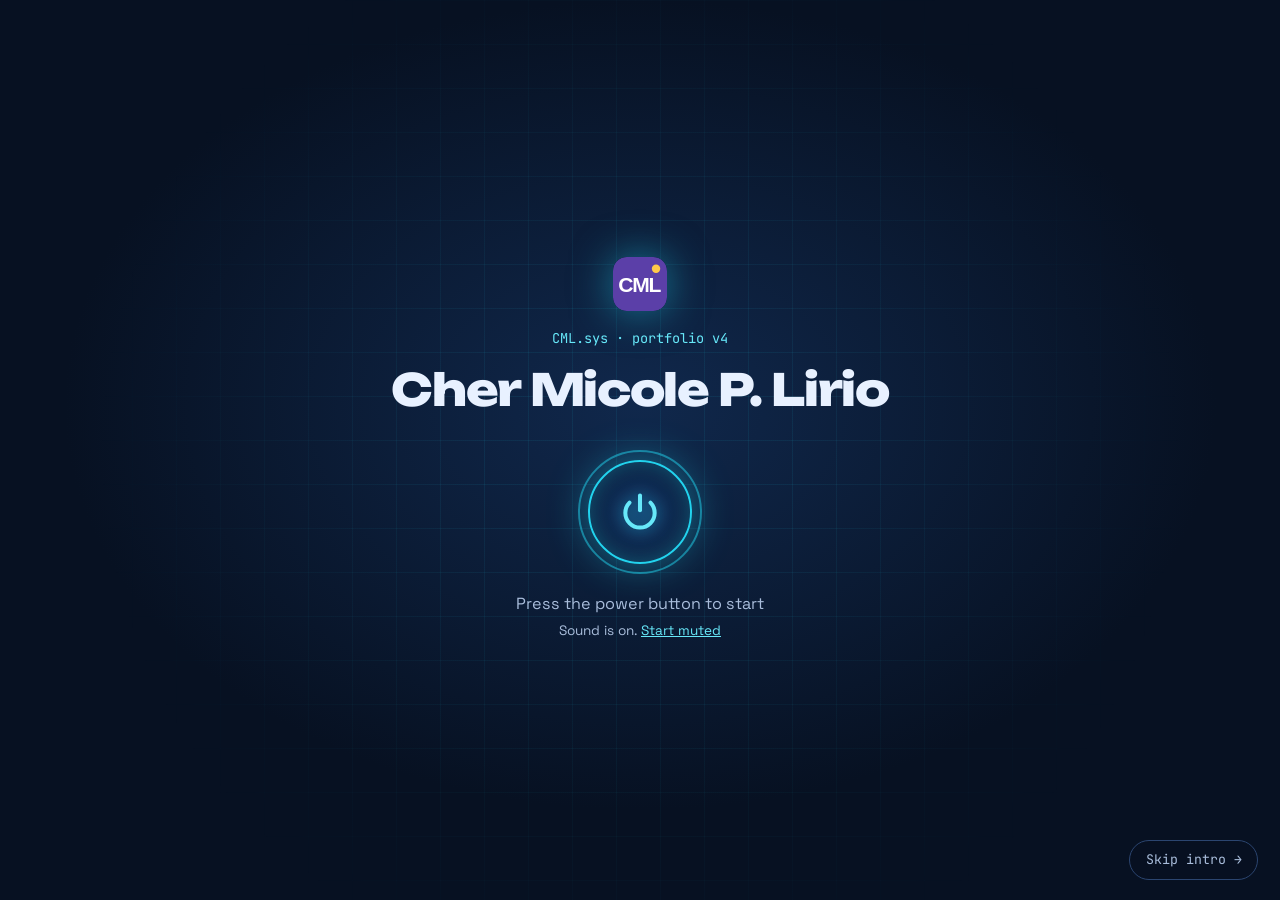
==== commit add895e5: "Loader: center the power icon on every device Co-Authored-By: Claude Opus 5.5 <noreply@anthropic.com" ====
--- a/docs/index.html
+++ b/docs/index.html
@@ -3,16 +3,28 @@
 <head>
   <meta charset="UTF-8">
   <meta name="viewport" content="width=device-width, initial-scale=1.0">
-  <title>Cher Micole P. Lirio</title>
+  <title>Cher Micole P. Lirio | BSIT Web Developer Portfolio</title>
   <meta name="description" content="Portfolio of Cher Micole P. Lirio, BS Information Technology student at La Consolacion College Tanauan. Web systems, certificates and a printable resume.">
+  <meta name="author" content="Cher Micole P. Lirio">
+  <meta name="keywords" content="Cher Micole Lirio, BSIT, web developer, portfolio, PHP, MySQL, La Consolacion College Tanauan">
   <meta name="theme-color" content="#0b1426">
+  <link rel="canonical" href="https://lcct-24-13152.github.io/portfolio/">
+  <!-- Link preview card (Messenger, LinkedIn, Facebook) -->
+  <meta property="og:type" content="website">
+  <meta property="og:title" content="Cher Micole P. Lirio | BSIT Web Developer Portfolio">
+  <meta property="og:description" content="BS Information Technology student building web systems with PHP and MySQL. Projects, certificates, resume and contact.">
+  <meta property="og:url" content="https://lcct-24-13152.github.io/portfolio/">
+  <meta property="og:image" content="https://lcct-24-13152.github.io/portfolio/images/og-card.jpg">
+  <meta property="og:image:width" content="1200">
+  <meta property="og:image:height" content="630">
+  <meta name="twitter:card" content="summary_large_image">
   <link rel="icon" href="favicon.svg" type="image/svg+xml">
   <link rel="icon" href="favicon-32.png" sizes="32x32" type="image/png">
   <link rel="apple-touch-icon" href="apple-touch-icon.png">
   <link rel="preconnect" href="https://fonts.googleapis.com">
   <link rel="preconnect" href="https://fonts.gstatic.com" crossorigin>
   <link href="https://fonts.googleapis.com/css2?family=Space+Grotesk:wght@300;400;500;600;700&family=Unbounded:wght@600;800&family=JetBrains+Mono:wght@400;500&display=swap" rel="stylesheet">
-  <link rel="stylesheet" href="style.css">
+  <link rel="stylesheet" href="css/style.css">
   <script>try{var t=localStorage.getItem("cml-theme");if(t)document.documentElement.dataset.theme=t;}catch(e){}</script>
   <script>document.documentElement.classList.add('js');</script>
 </head>
@@ -21,10 +33,10 @@
   <div class="boot" id="boot" role="dialog" aria-label="Loading screen">
     <div class="boot__grid" aria-hidden="true"></div>
     <div class="boot__power" id="bootPower">
-      <span class="boot__logo"><img src="favicon.svg" alt="" width="54" height="54"></span>
+      <span class="boot__logo"><img src="favicon.svg" alt="CML logo" width="54" height="54"></span>
       <p class="boot__k">CML.sys · portfolio v4</p>
       <p class="boot__title">Cher Micole P. Lirio</p>
-      <button type="button" class="boot__btn" id="bootSound"><span class="boot__ring"></span><span>⏻</span></button>
+      <button type="button" class="boot__btn" id="bootSound"><span class="boot__ring"></span><svg class="boot__icon" viewBox="0 0 24 24" width="44" height="44" fill="none" stroke="currentColor" stroke-width="2.2" stroke-linecap="round" aria-hidden="true"><path d="M12 3v8"/><path d="M6.3 6.9a8 8 0 1 0 11.4 0"/></svg><span class="sr-only">Power on with sound</span></button>
       <p class="boot__hint">Press the power button to start <br><small>Sound is on. <button type="button" id="bootMuted">Start muted</button></small></p>
     </div>
     <div class="robo" id="robo" aria-hidden="true">
@@ -50,7 +62,7 @@
     <div class="bg" aria-hidden="true"><i class="bg__grid"></i><i class="bg__glow"></i><svg class="bg__traces" viewBox="0 0 1200 800" preserveAspectRatio="none"><path d="M0 120 H260 L300 160 H520"/><path d="M1200 640 H930 L890 600 H700"/><path d="M0 700 H180 L220 660 H380"/><path d="M1200 90 H1010 L970 130 H860"/></svg></div>
 
     <header class="home__top">
-      <span class="logo"><img src="favicon.svg" alt="" width="30" height="30"><b>CML</b><i>portfolio.sys</i></span>
+      <span class="logo"><img src="favicon.svg" alt="CML logo" width="30" height="30"><b>CML</b><i>portfolio.sys</i></span>
       <div class="home__right"><span class="home__status"><i></i>open to OJT and internships</span>
       <div class="ctrls" role="toolbar" aria-label="Site settings">
         <a class="ctrl" href="https://www.linkedin.com/in/cher-micole-lirio-094a3a19b" target="_blank" rel="noopener" aria-label="LinkedIn profile" title="LinkedIn"><svg viewBox="0 0 24 24" width="17" height="17" fill="currentColor" aria-hidden="true"><path d="M4.98 3.5a2.5 2.5 0 1 1 0 5 2.5 2.5 0 0 1 0-5zM3 9.5h4V21H3zM9.5 9.5h3.8v1.6h.06c.53-1 1.83-2.06 3.77-2.06 4.03 0 4.77 2.65 4.77 6.1V21h-4v-5.1c0-1.22-.02-2.79-1.7-2.79-1.7 0-1.96 1.33-1.96 2.7V21h-4z"/></svg></a>
@@ -64,7 +76,7 @@
       <p class="intro__k">BS Information Technology · La Consolacion College Tanauan</p>
       <h1 class="intro__name"><span>CHER MICOLE</span><span>P. LIRIO</span></h1>
       <button type="button" class="portrait" id="heroPhoto" aria-label="View my photo larger">
-        <img src="profile-photo.jpg" alt="Photo of Cher Micole P. Lirio" width="292" height="277">
+        <img src="images/profile-photo.jpg" alt="Photo of Cher Micole P. Lirio" width="292" height="277">
         <i class="portrait__scan" aria-hidden="true"></i>
         <i class="pc tl"></i><i class="pc tr"></i><i class="pc bl"></i><i class="pc br"></i>
         <span class="portrait__chip">ID verified</span>
@@ -73,6 +85,7 @@
     </section>
 
     <section class="stage" id="stage" aria-label="3D device. Drag to rotate. Click a module to open it.">
+      <h2 class="sr-only">Interactive 3D device</h2>
         <div class="rig" id="rig">
           <div class="glow" aria-hidden="true"></div>
 
@@ -88,7 +101,7 @@
 
           <div class="slab slab--screen" style="--w:470px;--d:350px;--h:14px;--z:108px;--i:2">
             <div class="f top">
-              <div class="panel">
+              <nav class="panel" aria-label="Main sections">
                 <div class="panel__grid" aria-hidden="true"></div>
                 <div class="loader" id="rigLoader" aria-hidden="true"><span class="loader__label">Loading modules</span><span class="loader__bar"><i></i></span></div>
                 <svg class="wires" viewBox="0 0 426 306" aria-hidden="true">
@@ -127,7 +140,7 @@
                   <span class="node__sub">say hello</span>
                   <span class="port port--l"></span><span class="port port--r"></span>
                 </button>
-              </div>
+              </nav>
               <span class="dots3" aria-hidden="true"><i></i><i></i><i></i></span>
             </div>
             <i class="f back"></i><i class="f left"></i><i class="f front"></i><i class="f right"></i>
@@ -138,17 +151,16 @@
           <div class="slab slab--pad" style="--w:250px;--d:190px;--h:16px;--z:150px;--i:3">
             <div class="f top">
               <div class="pad__read" id="padRead"><span>search skills…</span></div>
-              <div class="pad__keys"><button type="button" class="key" data-info="Structure for every page I build" aria-label="HTML: Structure for every page I build"><b></></b><small>HTML</small></button><button type="button" class="key" data-info="Layouts, animations and responsive design" aria-label="CSS: Layouts, animations and responsive design"><b>{ }</b><small>CSS</small></button><button type="button" class="key" data-info="Interactions, modals and this machine" aria-label="JS: Interactions, modals and this machine"><b>JS</b><small>JS</small></button><button type="button" class="key" data-info="The backend of Sportzle, Laundry, SALRC and Helpdesk" aria-label="PHP: The backend of Sportzle, Laundry, SALRC and Helpdesk"><b>php</b><small>PHP</small></button><button type="button" class="key" data-info="MySQL databases behind all four systems" aria-label="SQL: MySQL databases behind all four systems"><b>DB</b><small>SQL</small></button><button type="button" class="key" data-info="Version control, hosted on GitHub" aria-label="Git: Version control, hosted on GitHub"><b>git</b><small>Git</small></button><button type="button" class="key" data-info="UI/UX mockups before coding" aria-label="Figma: UI/UX mockups before coding"><b>✎</b><small>Figma</small></button><button type="button" class="key" data-info="Visual Studio Code, my editor" aria-label="VS: Visual Studio Code, my editor"><b>VS</b><small>VS</small></button><button type="button" class="key" data-info="Laragon local server for PHP projects" aria-label="Lrg: Laragon local server for PHP projects"><b>L</b><small>Lrg</small></button><button type="button" class="key" data-info="phpMyAdmin for managing databases" aria-label="PMA: phpMyAdmin for managing databases"><b>pma</b><small>PMA</small></button><button type="button" class="key" data-info="Clean, easy-to-use screens" aria-label="UX: Clean, easy-to-use screens"><b>UX</b><small>UX</small></button><button type="button" class="key" data-info="System development and testing" aria-label="Test: System development and testing"><b>✓</b><small>Test</small></button></div>
+              <div class="pad__keys"><button type="button" class="key" data-info="Structure for every page I build" aria-label="HTML: Structure for every page I build"><b>&lt;/&gt;</b><small>HTML</small></button><button type="button" class="key" data-info="Layouts, animations and responsive design" aria-label="CSS: Layouts, animations and responsive design"><b>{ }</b><small>CSS</small></button><button type="button" class="key" data-info="Interactions, modals and this machine" aria-label="JS: Interactions, modals and this machine"><b>JS</b><small>JS</small></button><button type="button" class="key" data-info="The backend of Sportzle, Laundry, SALRC and Helpdesk" aria-label="PHP: The backend of Sportzle, Laundry, SALRC and Helpdesk"><b>php</b><small>PHP</small></button><button type="button" class="key" data-info="MySQL databases behind all four systems" aria-label="SQL: MySQL databases behind all four systems"><b>DB</b><small>SQL</small></button><button type="button" class="key" data-info="Version control, hosted on GitHub" aria-label="Git: Version control, hosted on GitHub"><b>git</b><small>Git</small></button><button type="button" class="key" data-info="UI/UX mockups before coding" aria-label="Figma: UI/UX mockups before coding"><b>✎</b><small>Figma</small></button><button type="button" class="key" data-info="Visual Studio Code, my editor" aria-label="VS: Visual Studio Code, my editor"><b>VS</b><small>VS</small></button><button type="button" class="key" data-info="Laragon local server for PHP projects" aria-label="Lrg: Laragon local server for PHP projects"><b>L</b><small>Lrg</small></button><button type="button" class="key" data-info="phpMyAdmin for managing databases" aria-label="PMA: phpMyAdmin for managing databases"><b>pma</b><small>PMA</small></button><button type="button" class="key" data-info="Clean, easy-to-use screens" aria-label="UX: Clean, easy-to-use screens"><b>UX</b><small>UX</small></button><button type="button" class="key" data-info="System development and testing" aria-label="Test: System development and testing"><b>✓</b><small>Test</small></button></div>
             </div>
             <i class="f back"></i><i class="f left"></i><i class="f front"></i><i class="f right"></i>
           </div>
         </div>
-
-      </div>
-      <div class="dock" id="dock" aria-label="Minimized windows"></div>
+      <div class="dock" id="dock" role="group" aria-label="Minimized windows"></div>
       <p class="stage__hint"><b>Drag</b> to rotate 360° · <b>Click a module</b> to open it</p>
       <div class="pad-read" id="padReadOut" aria-live="polite"></div>
     </section>
+    <footer class="home__foot">© 2026 Cher Micole P. Lirio · BSIT, La Consolacion College Tanauan</footer>
   </main>
 
   <!-- ========== PORTAL (transition when a module opens) ========== -->
@@ -156,7 +168,7 @@
 
   <!-- ========== VIEWS ========== -->
   <section class="view" id="view-projects" data-title="Projects" hidden>
-    <header class="view__bar"><button type="button" class="back" data-back>← Back to device</button><span class="view__path">~/projects</span><div class="win"><button type="button" class="win__b win__min" data-min aria-label="Minimize window" title="Minimize"><svg viewBox="0 0 24 24" width="14" height="14" fill="none" stroke="currentColor" stroke-width="2.2" stroke-linecap="round" stroke-linejoin="round" aria-hidden="true"><path d="M5 12h14"/></svg></button><button type="button" class="win__b win__max" data-max aria-label="Maximize window" title="Maximize"><span class="i-max"><svg viewBox="0 0 24 24" width="14" height="14" fill="none" stroke="currentColor" stroke-width="2.2" stroke-linecap="round" stroke-linejoin="round" aria-hidden="true"><rect x="5" y="5" width="14" height="14" rx="2"/></svg></span><span class="i-res"><svg viewBox="0 0 24 24" width="14" height="14" fill="none" stroke="currentColor" stroke-width="2.2" stroke-linecap="round" stroke-linejoin="round" aria-hidden="true"><rect x="4" y="8" width="12" height="12" rx="2"/><path d="M8 8V5a1 1 0 0 1 1-1h10a1 1 0 0 1 1 1v10a1 1 0 0 1-1 1h-3"/></svg></span></button><button type="button" class="win__b win__x" data-back aria-label="Close window" title="Close"><svg viewBox="0 0 24 24" width="14" height="14" fill="none" stroke="currentColor" stroke-width="2.2" stroke-linecap="round" stroke-linejoin="round" aria-hidden="true"><path d="M6 6l12 12M18 6 6 18"/></svg></button></div></header>
+    <header class="view__bar"><button type="button" class="back" data-back>← Back to device</button><span class="view__path">~/projects</span><nav class="vtabs" aria-label="Sections"><button type="button" class="vtab" data-next="about"><em>01</em>About</button><button type="button" class="vtab is-on" data-next="projects" aria-current="page"><em>02</em>Projects</button><button type="button" class="vtab" data-next="certificates"><em>03</em>Certificates</button><button type="button" class="vtab" data-next="resume"><em>04</em>Resume</button><button type="button" class="vtab" data-next="contact"><em>05</em>Contact</button></nav><div class="win"><button type="button" class="win__b win__min" data-min aria-label="Minimize window" title="Minimize"><svg viewBox="0 0 24 24" width="14" height="14" fill="none" stroke="currentColor" stroke-width="2.2" stroke-linecap="round" stroke-linejoin="round" aria-hidden="true"><path d="M5 12h14"/></svg></button><button type="button" class="win__b win__max" data-max aria-label="Maximize window" title="Maximize"><span class="i-max"><svg viewBox="0 0 24 24" width="14" height="14" fill="none" stroke="currentColor" stroke-width="2.2" stroke-linecap="round" stroke-linejoin="round" aria-hidden="true"><rect x="5" y="5" width="14" height="14" rx="2"/></svg></span><span class="i-res"><svg viewBox="0 0 24 24" width="14" height="14" fill="none" stroke="currentColor" stroke-width="2.2" stroke-linecap="round" stroke-linejoin="round" aria-hidden="true"><rect x="4" y="8" width="12" height="12" rx="2"/><path d="M8 8V5a1 1 0 0 1 1-1h10a1 1 0 0 1 1 1v10a1 1 0 0 1-1 1h-3"/></svg></span></button><button type="button" class="win__b win__x" data-back aria-label="Close window" title="Close"><svg viewBox="0 0 24 24" width="14" height="14" fill="none" stroke="currentColor" stroke-width="2.2" stroke-linecap="round" stroke-linejoin="round" aria-hidden="true"><path d="M6 6l12 12M18 6 6 18"/></svg></button></div></header>
     <div class="view__body">
       <div class="vhead">
         <div><p class="kicker">Projects</p><h2>Four systems,<br>built end to end.</h2><p class="vhead__sub">Each one has a database, an admin side and a real user flow. Open a card to see the details and screenshots.</p></div>
@@ -169,7 +181,7 @@
       </div>
       <div class="pgrid spot">
         <article class="pcard" style="--c1:#0c1a2e;--c2:rgba(32,160,180,.55);--i:0">
-          <div class="pcard__vis"><img src="assets/sportzle-logo.png" alt="" width="180" height="180"><span class="pcard__num">01</span></div>
+          <div class="pcard__vis"><img src="images/sportzle-logo.png" alt="Intel Sportzle logo" width="180" height="180"><span class="pcard__num">01</span></div>
           <div class="pcard__body">
             <span class="pcard__kind">Educational game</span>
             <h3>Intel Sportzle</h3>
@@ -179,7 +191,7 @@
           </div>
         </article>
         <article class="pcard" style="--c1:#1b1433;--c2:rgba(165,139,245,.55);--i:1">
-          <div class="pcard__vis"><img class="shot" src="assets/laundry/dashboard.jpg" alt="" loading="lazy"><span class="pcard__num">02</span></div>
+          <div class="pcard__vis"><img class="shot" src="images/laundry/dashboard.jpg" alt="CML Laundry System dashboard" loading="lazy"><span class="pcard__num">02</span></div>
           <div class="pcard__body">
             <span class="pcard__kind">Management system</span>
             <h3>CML Laundry System</h3>
@@ -189,7 +201,7 @@
           </div>
         </article>
         <article class="pcard" style="--c1:#0f1a30;--c2:rgba(245,184,61,.45);--i:2">
-          <div class="pcard__vis"><img src="assets/salrc-logo.svg" alt="" width="170" height="170"><span class="pcard__num">03</span></div>
+          <div class="pcard__vis"><img src="images/salrc-logo.svg" alt="SALRC logo" width="170" height="170"><span class="pcard__num">03</span></div>
           <div class="pcard__body">
             <span class="pcard__kind">Library system</span>
             <h3>SALRC</h3>
@@ -199,7 +211,7 @@
           </div>
         </article>
         <article class="pcard" style="--c1:#161028;--c2:rgba(61,220,151,.4);--i:3">
-          <div class="pcard__vis"><img src="assets/helpdesk-logo.svg" alt="" width="170" height="170"><span class="pcard__num">04</span></div>
+          <div class="pcard__vis"><img src="images/helpdesk-logo.svg" alt="Academic Helpdesk logo" width="170" height="170"><span class="pcard__num">04</span></div>
           <div class="pcard__body">
             <span class="pcard__kind">Ticketing system</span>
             <h3>Academic Helpdesk</h3>
@@ -211,10 +223,11 @@
       </div>
     <nav class="vnext" aria-label="Next section"><span class="vnext__step">02 / 05 · Projects</span><button type="button" class="vnext__go" data-next="certificates">Next: Certificates <span aria-hidden="true">→</span></button></nav>
     </div>
+    <footer class="vfoot"><p>© 2026 Cher Micole P. Lirio · Built with HTML, CSS and JavaScript · <a href="https://www.linkedin.com/in/cher-micole-lirio-094a3a19b" target="_blank" rel="noopener">LinkedIn</a> · <a href="https://github.com/lcct-24-13152" target="_blank" rel="noopener">GitHub</a></p></footer>
   </section>
 
   <section class="view" id="view-certificates" data-title="Certificates" hidden>
-    <header class="view__bar"><button type="button" class="back" data-back>← Back to device</button><span class="view__path">~/certificates</span><div class="win"><button type="button" class="win__b win__min" data-min aria-label="Minimize window" title="Minimize"><svg viewBox="0 0 24 24" width="14" height="14" fill="none" stroke="currentColor" stroke-width="2.2" stroke-linecap="round" stroke-linejoin="round" aria-hidden="true"><path d="M5 12h14"/></svg></button><button type="button" class="win__b win__max" data-max aria-label="Maximize window" title="Maximize"><span class="i-max"><svg viewBox="0 0 24 24" width="14" height="14" fill="none" stroke="currentColor" stroke-width="2.2" stroke-linecap="round" stroke-linejoin="round" aria-hidden="true"><rect x="5" y="5" width="14" height="14" rx="2"/></svg></span><span class="i-res"><svg viewBox="0 0 24 24" width="14" height="14" fill="none" stroke="currentColor" stroke-width="2.2" stroke-linecap="round" stroke-linejoin="round" aria-hidden="true"><rect x="4" y="8" width="12" height="12" rx="2"/><path d="M8 8V5a1 1 0 0 1 1-1h10a1 1 0 0 1 1 1v10a1 1 0 0 1-1 1h-3"/></svg></span></button><button type="button" class="win__b win__x" data-back aria-label="Close window" title="Close"><svg viewBox="0 0 24 24" width="14" height="14" fill="none" stroke="currentColor" stroke-width="2.2" stroke-linecap="round" stroke-linejoin="round" aria-hidden="true"><path d="M6 6l12 12M18 6 6 18"/></svg></button></div></header>
+    <header class="view__bar"><button type="button" class="back" data-back>← Back to device</button><span class="view__path">~/certificates</span><nav class="vtabs" aria-label="Sections"><button type="button" class="vtab" data-next="about"><em>01</em>About</button><button type="button" class="vtab" data-next="projects"><em>02</em>Projects</button><button type="button" class="vtab is-on" data-next="certificates" aria-current="page"><em>03</em>Certificates</button><button type="button" class="vtab" data-next="resume"><em>04</em>Resume</button><button type="button" class="vtab" data-next="contact"><em>05</em>Contact</button></nav><div class="win"><button type="button" class="win__b win__min" data-min aria-label="Minimize window" title="Minimize"><svg viewBox="0 0 24 24" width="14" height="14" fill="none" stroke="currentColor" stroke-width="2.2" stroke-linecap="round" stroke-linejoin="round" aria-hidden="true"><path d="M5 12h14"/></svg></button><button type="button" class="win__b win__max" data-max aria-label="Maximize window" title="Maximize"><span class="i-max"><svg viewBox="0 0 24 24" width="14" height="14" fill="none" stroke="currentColor" stroke-width="2.2" stroke-linecap="round" stroke-linejoin="round" aria-hidden="true"><rect x="5" y="5" width="14" height="14" rx="2"/></svg></span><span class="i-res"><svg viewBox="0 0 24 24" width="14" height="14" fill="none" stroke="currentColor" stroke-width="2.2" stroke-linecap="round" stroke-linejoin="round" aria-hidden="true"><rect x="4" y="8" width="12" height="12" rx="2"/><path d="M8 8V5a1 1 0 0 1 1-1h10a1 1 0 0 1 1 1v10a1 1 0 0 1-1 1h-3"/></svg></span></button><button type="button" class="win__b win__x" data-back aria-label="Close window" title="Close"><svg viewBox="0 0 24 24" width="14" height="14" fill="none" stroke="currentColor" stroke-width="2.2" stroke-linecap="round" stroke-linejoin="round" aria-hidden="true"><path d="M6 6l12 12M18 6 6 18"/></svg></button></div></header>
     <div class="view__body">
       <div class="vhead">
         <div><p class="kicker">Certificates</p><h2><span id="certTotal">10</span> proofs<br>of learning.</h2><p class="vhead__sub">Courses from Cisco Networking Academy, plus school and IT Week events. Tap any certificate to view it full size.</p></div>
@@ -228,10 +241,11 @@
       <div class="cgrid spot" id="certStrip"></div>
     <nav class="vnext" aria-label="Next section"><span class="vnext__step">03 / 05 · Certificates</span><button type="button" class="vnext__go" data-next="resume">Next: Resume <span aria-hidden="true">→</span></button></nav>
     </div>
+    <footer class="vfoot"><p>© 2026 Cher Micole P. Lirio · Built with HTML, CSS and JavaScript · <a href="https://www.linkedin.com/in/cher-micole-lirio-094a3a19b" target="_blank" rel="noopener">LinkedIn</a> · <a href="https://github.com/lcct-24-13152" target="_blank" rel="noopener">GitHub</a></p></footer>
   </section>
 
   <section class="view" id="view-about" data-title="About" hidden>
-    <header class="view__bar"><button type="button" class="back" data-back>← Back to device</button><span class="view__path">~/about.md</span><div class="win"><button type="button" class="win__b win__min" data-min aria-label="Minimize window" title="Minimize"><svg viewBox="0 0 24 24" width="14" height="14" fill="none" stroke="currentColor" stroke-width="2.2" stroke-linecap="round" stroke-linejoin="round" aria-hidden="true"><path d="M5 12h14"/></svg></button><button type="button" class="win__b win__max" data-max aria-label="Maximize window" title="Maximize"><span class="i-max"><svg viewBox="0 0 24 24" width="14" height="14" fill="none" stroke="currentColor" stroke-width="2.2" stroke-linecap="round" stroke-linejoin="round" aria-hidden="true"><rect x="5" y="5" width="14" height="14" rx="2"/></svg></span><span class="i-res"><svg viewBox="0 0 24 24" width="14" height="14" fill="none" stroke="currentColor" stroke-width="2.2" stroke-linecap="round" stroke-linejoin="round" aria-hidden="true"><rect x="4" y="8" width="12" height="12" rx="2"/><path d="M8 8V5a1 1 0 0 1 1-1h10a1 1 0 0 1 1 1v10a1 1 0 0 1-1 1h-3"/></svg></span></button><button type="button" class="win__b win__x" data-back aria-label="Close window" title="Close"><svg viewBox="0 0 24 24" width="14" height="14" fill="none" stroke="currentColor" stroke-width="2.2" stroke-linecap="round" stroke-linejoin="round" aria-hidden="true"><path d="M6 6l12 12M18 6 6 18"/></svg></button></div></header>
+    <header class="view__bar"><button type="button" class="back" data-back>← Back to device</button><span class="view__path">~/about.md</span><nav class="vtabs" aria-label="Sections"><button type="button" class="vtab is-on" data-next="about" aria-current="page"><em>01</em>About</button><button type="button" class="vtab" data-next="projects"><em>02</em>Projects</button><button type="button" class="vtab" data-next="certificates"><em>03</em>Certificates</button><button type="button" class="vtab" data-next="resume"><em>04</em>Resume</button><button type="button" class="vtab" data-next="contact"><em>05</em>Contact</button></nav><div class="win"><button type="button" class="win__b win__min" data-min aria-label="Minimize window" title="Minimize"><svg viewBox="0 0 24 24" width="14" height="14" fill="none" stroke="currentColor" stroke-width="2.2" stroke-linecap="round" stroke-linejoin="round" aria-hidden="true"><path d="M5 12h14"/></svg></button><button type="button" class="win__b win__max" data-max aria-label="Maximize window" title="Maximize"><span class="i-max"><svg viewBox="0 0 24 24" width="14" height="14" fill="none" stroke="currentColor" stroke-width="2.2" stroke-linecap="round" stroke-linejoin="round" aria-hidden="true"><rect x="5" y="5" width="14" height="14" rx="2"/></svg></span><span class="i-res"><svg viewBox="0 0 24 24" width="14" height="14" fill="none" stroke="currentColor" stroke-width="2.2" stroke-linecap="round" stroke-linejoin="round" aria-hidden="true"><rect x="4" y="8" width="12" height="12" rx="2"/><path d="M8 8V5a1 1 0 0 1 1-1h10a1 1 0 0 1 1 1v10a1 1 0 0 1-1 1h-3"/></svg></span></button><button type="button" class="win__b win__x" data-back aria-label="Close window" title="Close"><svg viewBox="0 0 24 24" width="14" height="14" fill="none" stroke="currentColor" stroke-width="2.2" stroke-linecap="round" stroke-linejoin="round" aria-hidden="true"><path d="M6 6l12 12M18 6 6 18"/></svg></button></div></header>
     <div class="view__body about4">
       <div class="vhead vhead--about">
         <div>
@@ -249,11 +263,11 @@
                 <span class="badge__face badge__front">
                   <span class="badge__hole"></span>
                   <span class="badge__top"><b>CML</b><em>DEV ID · 2026</em></span>
-                  <span class="badge__photo"><img src="profile-photo.jpg" alt="" width="292" height="277"></span>
+                  <span class="badge__photo"><img src="images/profile-photo.jpg" alt="ID photo of Cher Micole P. Lirio" width="292" height="277"></span>
                   <span class="badge__name">Cher Micole<br>P. Lirio</span>
                   <span class="badge__role">BS Information Technology</span>
                   <span class="badge__chips"><i>Web dev</i><i>Databases</i><i>UI/UX</i></span>
-                  <span class="badge__code" aria-label="every bug taught me something. while dreaming: learn, build, grow."><i>// every bug taught me something</i><span><b>while</b> (dreaming) {</span><span>&nbsp;&nbsp;learn(); build(); grow();</span><span>}</span></span>
+                  <span class="badge__code"><i>// every bug taught me something</i><span><b>while</b> (dreaming) {</span><span>&nbsp;&nbsp;learn(); build(); grow();</span><span>}</span></span>
                 </span>
                 <span class="badge__face badge__back">
                   <span class="badge__hole"></span>
@@ -276,25 +290,31 @@
         <div><dt>Since</dt><dd>2017 to present</dd></div>
         <div><dt>Based in</dt><dd>Balele, Tanauan City, Batangas</dd></div>
       </dl>
-      <div class="sec-k">What I work with</div>
-      <div class="trio">
-        <div class="box"><p class="box__k"><span>01</span> Skills</p><ul class="chips chips--big"><li>HTML</li><li>CSS</li><li>JavaScript</li><li>PHP</li><li>MySQL</li><li>Web development</li><li>Database management</li><li>System testing</li><li>UI/UX design</li></ul></div>
-        <div class="box"><p class="box__k"><span>02</span> Tools</p><ul class="chips chips--big"><li>VS Code</li><li>Laragon</li><li>phpMyAdmin</li><li>Git and GitHub</li><li>Figma</li><li>Canva</li></ul></div>
-        <div class="box"><p class="box__k"><span>03</span> How I work</p><ul class="chips chips--big"><li>Communication</li><li>Problem-solving</li><li>Teamwork</li><li>Time management</li><li>Adaptability</li></ul></div>
-      </div>
-      <div class="sec-k">References</div>
+      <h3 class="sec-k" id="skills">Skills and tools</h3>
+      <div class="skillset" id="skillset">
+        <div class="trio" id="skillGroups"></div>
+        <div class="inspect" id="inspect" aria-live="polite">
+          <div class="inspect__glyph" id="insGlyph">php</div>
+          <div class="inspect__main"><span class="inspect__group" id="insGroup">Skills · 04</span><h3 id="insName">PHP</h3><p id="insDesc"></p></div>
+          <div class="inspect__used"><span class="inspect__k" id="insK">Used in</span><div class="inspect__list" id="insList"></div></div>
+          <div class="inspect__timer"><i id="insTimer"></i></div>
+        </div>
+        <p class="skill-hint">Tap any skill to see where I used it</p>
+      </div>
+      <h3 class="sec-k">References</h3>
       <div class="refs">
         <div class="refc"><span class="refc__av">SL</span><div><b>Dr. Salem Laylo</b><span>IT Program Chair, La Consolacion College Tanauan</span><a href="tel:+639178898876">0917 889 8876</a></div></div>
         <div class="refc"><span class="refc__av">RL</span><div><b>Ms. Regine Lopez</b><span>SHS Teacher, La Consolacion College Tanauan</span><a href="tel:+639677966337">0967 796 6337</a></div></div>
       </div>
     <nav class="vnext" aria-label="Next section"><span class="vnext__step">01 / 05 · About</span><button type="button" class="vnext__go" data-next="projects">Next: Projects <span aria-hidden="true">→</span></button></nav>
     </div>
+    <footer class="vfoot"><p>© 2026 Cher Micole P. Lirio · Built with HTML, CSS and JavaScript · <a href="https://www.linkedin.com/in/cher-micole-lirio-094a3a19b" target="_blank" rel="noopener">LinkedIn</a> · <a href="https://github.com/lcct-24-13152" target="_blank" rel="noopener">GitHub</a></p></footer>
   </section>
 
   <section class="view" id="view-resume" data-title="Resume" hidden>
-    <header class="view__bar"><button type="button" class="back" data-back>← Back to device</button><span class="view__path">~/resume.pdf</span><div class="win"><button type="button" class="win__b win__min" data-min aria-label="Minimize window" title="Minimize"><svg viewBox="0 0 24 24" width="14" height="14" fill="none" stroke="currentColor" stroke-width="2.2" stroke-linecap="round" stroke-linejoin="round" aria-hidden="true"><path d="M5 12h14"/></svg></button><button type="button" class="win__b win__max" data-max aria-label="Maximize window" title="Maximize"><span class="i-max"><svg viewBox="0 0 24 24" width="14" height="14" fill="none" stroke="currentColor" stroke-width="2.2" stroke-linecap="round" stroke-linejoin="round" aria-hidden="true"><rect x="5" y="5" width="14" height="14" rx="2"/></svg></span><span class="i-res"><svg viewBox="0 0 24 24" width="14" height="14" fill="none" stroke="currentColor" stroke-width="2.2" stroke-linecap="round" stroke-linejoin="round" aria-hidden="true"><rect x="4" y="8" width="12" height="12" rx="2"/><path d="M8 8V5a1 1 0 0 1 1-1h10a1 1 0 0 1 1 1v10a1 1 0 0 1-1 1h-3"/></svg></span></button><button type="button" class="win__b win__x" data-back aria-label="Close window" title="Close"><svg viewBox="0 0 24 24" width="14" height="14" fill="none" stroke="currentColor" stroke-width="2.2" stroke-linecap="round" stroke-linejoin="round" aria-hidden="true"><path d="M6 6l12 12M18 6 6 18"/></svg></button></div></header>
+    <header class="view__bar"><button type="button" class="back" data-back>← Back to device</button><span class="view__path">~/resume.pdf</span><nav class="vtabs" aria-label="Sections"><button type="button" class="vtab" data-next="about"><em>01</em>About</button><button type="button" class="vtab" data-next="projects"><em>02</em>Projects</button><button type="button" class="vtab" data-next="certificates"><em>03</em>Certificates</button><button type="button" class="vtab is-on" data-next="resume" aria-current="page"><em>04</em>Resume</button><button type="button" class="vtab" data-next="contact"><em>05</em>Contact</button></nav><div class="win"><button type="button" class="win__b win__min" data-min aria-label="Minimize window" title="Minimize"><svg viewBox="0 0 24 24" width="14" height="14" fill="none" stroke="currentColor" stroke-width="2.2" stroke-linecap="round" stroke-linejoin="round" aria-hidden="true"><path d="M5 12h14"/></svg></button><button type="button" class="win__b win__max" data-max aria-label="Maximize window" title="Maximize"><span class="i-max"><svg viewBox="0 0 24 24" width="14" height="14" fill="none" stroke="currentColor" stroke-width="2.2" stroke-linecap="round" stroke-linejoin="round" aria-hidden="true"><rect x="5" y="5" width="14" height="14" rx="2"/></svg></span><span class="i-res"><svg viewBox="0 0 24 24" width="14" height="14" fill="none" stroke="currentColor" stroke-width="2.2" stroke-linecap="round" stroke-linejoin="round" aria-hidden="true"><rect x="4" y="8" width="12" height="12" rx="2"/><path d="M8 8V5a1 1 0 0 1 1-1h10a1 1 0 0 1 1 1v10a1 1 0 0 1-1 1h-3"/></svg></span></button><button type="button" class="win__b win__x" data-back aria-label="Close window" title="Close"><svg viewBox="0 0 24 24" width="14" height="14" fill="none" stroke="currentColor" stroke-width="2.2" stroke-linecap="round" stroke-linejoin="round" aria-hidden="true"><path d="M6 6l12 12M18 6 6 18"/></svg></button></div></header>
     <div class="view__body resume3">
-      <aside class="r3-side">
+      <div class="r3-side">
         <p class="kicker">Resume</p>
         <h2>My resume,<br>on one page.</h2>
         <p class="vhead__sub">The same A4 resume I send for OJT and internships. Check it here, then print it or save it as a PDF.</p>
@@ -303,14 +323,15 @@
           <a class="btn btn--line" href="mailto:liriocher25@gmail.com?subject=OJT%20opportunity">Email me</a>
         </div>
         <ul class="r3-meta"><li><span>Format</span><b>A4, 1 page</b></li><li><span>Sections</span><b>Profile, skills, projects, education, certificates</b></li><li><span>References</span><b>2 contacts</b></li></ul>
-      </aside>
+      </div>
       <div class="r3-paper"><div class="r3-printer"><i></i></div><div class="r3-sheet" id="resumePaper"></div></div>
     <nav class="vnext" aria-label="Next section"><span class="vnext__step">04 / 05 · Resume</span><button type="button" class="vnext__go" data-next="contact">Next: Contact <span aria-hidden="true">→</span></button></nav>
     </div>
+    <footer class="vfoot"><p>© 2026 Cher Micole P. Lirio · Built with HTML, CSS and JavaScript · <a href="https://www.linkedin.com/in/cher-micole-lirio-094a3a19b" target="_blank" rel="noopener">LinkedIn</a> · <a href="https://github.com/lcct-24-13152" target="_blank" rel="noopener">GitHub</a></p></footer>
   </section>
 
   <section class="view" id="view-contact" data-title="Contact" hidden>
-    <header class="view__bar"><button type="button" class="back" data-back>← Back to device</button><span class="view__path">~/contact</span><div class="win"><button type="button" class="win__b win__min" data-min aria-label="Minimize window" title="Minimize"><svg viewBox="0 0 24 24" width="14" height="14" fill="none" stroke="currentColor" stroke-width="2.2" stroke-linecap="round" stroke-linejoin="round" aria-hidden="true"><path d="M5 12h14"/></svg></button><button type="button" class="win__b win__max" data-max aria-label="Maximize window" title="Maximize"><span class="i-max"><svg viewBox="0 0 24 24" width="14" height="14" fill="none" stroke="currentColor" stroke-width="2.2" stroke-linecap="round" stroke-linejoin="round" aria-hidden="true"><rect x="5" y="5" width="14" height="14" rx="2"/></svg></span><span class="i-res"><svg viewBox="0 0 24 24" width="14" height="14" fill="none" stroke="currentColor" stroke-width="2.2" stroke-linecap="round" stroke-linejoin="round" aria-hidden="true"><rect x="4" y="8" width="12" height="12" rx="2"/><path d="M8 8V5a1 1 0 0 1 1-1h10a1 1 0 0 1 1 1v10a1 1 0 0 1-1 1h-3"/></svg></span></button><button type="button" class="win__b win__x" data-back aria-label="Close window" title="Close"><svg viewBox="0 0 24 24" width="14" height="14" fill="none" stroke="currentColor" stroke-width="2.2" stroke-linecap="round" stroke-linejoin="round" aria-hidden="true"><path d="M6 6l12 12M18 6 6 18"/></svg></button></div></header>
+    <header class="view__bar"><button type="button" class="back" data-back>← Back to device</button><span class="view__path">~/contact</span><nav class="vtabs" aria-label="Sections"><button type="button" class="vtab" data-next="about"><em>01</em>About</button><button type="button" class="vtab" data-next="projects"><em>02</em>Projects</button><button type="button" class="vtab" data-next="certificates"><em>03</em>Certificates</button><button type="button" class="vtab" data-next="resume"><em>04</em>Resume</button><button type="button" class="vtab is-on" data-next="contact" aria-current="page"><em>05</em>Contact</button></nav><div class="win"><button type="button" class="win__b win__min" data-min aria-label="Minimize window" title="Minimize"><svg viewBox="0 0 24 24" width="14" height="14" fill="none" stroke="currentColor" stroke-width="2.2" stroke-linecap="round" stroke-linejoin="round" aria-hidden="true"><path d="M5 12h14"/></svg></button><button type="button" class="win__b win__max" data-max aria-label="Maximize window" title="Maximize"><span class="i-max"><svg viewBox="0 0 24 24" width="14" height="14" fill="none" stroke="currentColor" stroke-width="2.2" stroke-linecap="round" stroke-linejoin="round" aria-hidden="true"><rect x="5" y="5" width="14" height="14" rx="2"/></svg></span><span class="i-res"><svg viewBox="0 0 24 24" width="14" height="14" fill="none" stroke="currentColor" stroke-width="2.2" stroke-linecap="round" stroke-linejoin="round" aria-hidden="true"><rect x="4" y="8" width="12" height="12" rx="2"/><path d="M8 8V5a1 1 0 0 1 1-1h10a1 1 0 0 1 1 1v10a1 1 0 0 1-1 1h-3"/></svg></span></button><button type="button" class="win__b win__x" data-back aria-label="Close window" title="Close"><svg viewBox="0 0 24 24" width="14" height="14" fill="none" stroke="currentColor" stroke-width="2.2" stroke-linecap="round" stroke-linejoin="round" aria-hidden="true"><path d="M6 6l12 12M18 6 6 18"/></svg></button></div></header>
     <div class="view__body contact3">
       <div class="c3-left">
         <p class="kicker">Contact</p>
@@ -346,11 +367,12 @@
       </form>
     <nav class="vnext" aria-label="Next section"><span class="vnext__step">05 / 05 · Contact</span><button type="button" class="vnext__go" data-next="about">Next: About <span aria-hidden="true">→</span></button></nav>
     </div>
+    <footer class="vfoot"><p>© 2026 Cher Micole P. Lirio · Built with HTML, CSS and JavaScript · <a href="https://www.linkedin.com/in/cher-micole-lirio-094a3a19b" target="_blank" rel="noopener">LinkedIn</a> · <a href="https://github.com/lcct-24-13152" target="_blank" rel="noopener">GitHub</a></p></footer>
   </section>
 
   <!-- ========== PROJECT DETAILS (shown in the modal) ========== -->
   <template id="tpl-sportzle">
-    <div class="pd__hero pd--sportzle"><img src="assets/sportzle-logo.png" alt="Intel Sportzle logo" width="180" height="180"></div>
+    <div class="pd__hero pd--sportzle"><img src="images/sportzle-logo.png" alt="Intel Sportzle logo" width="180" height="180"></div>
     <div class="pd__body">
       <p class="label">Educational game system</p>
       <h2>Intel Sportzle</h2>
@@ -362,7 +384,7 @@
   </template>
 
   <template id="tpl-laundry">
-    <div class="pd__hero pd--laundry"><img class="pd__shot" src="assets/laundry/dashboard.jpg" alt="CML Laundry dashboard"><a class="qr-chip" href="#screens" data-jump-screens><img src="assets/laundry-qr.svg" alt="" width="52" height="52"><span>Scan or tap to<br>see all screens</span></a></div>
+    <div class="pd__hero pd--laundry"><img class="pd__shot" src="images/laundry/dashboard.jpg" alt="CML Laundry dashboard"><a class="qr-chip" href="#screens" data-jump-screens><img src="images/laundry-qr.svg" alt="" width="52" height="52"><span>Scan or tap to<br>see all screens</span></a></div>
     <div class="pd__body">
       <p class="label">Management system</p>
       <h2>CML Laundry Management System</h2>
@@ -375,7 +397,7 @@
   </template>
 
   <template id="tpl-salrc">
-    <div class="pd__hero pd--salrc"><img src="assets/salrc-logo.svg" alt="SALRC logo" width="170" height="170"></div>
+    <div class="pd__hero pd--salrc"><img src="images/salrc-logo.svg" alt="SALRC logo" width="170" height="170"></div>
     <div class="pd__body">
       <p class="label">Library resource system</p>
       <h2>SALRC: St. Augustine Learning Resource Center</h2>
@@ -387,7 +409,7 @@
   </template>
 
   <template id="tpl-helpdesk">
-    <div class="pd__hero pd--helpdesk"><img src="assets/helpdesk-logo.svg" alt="LCCT Academic Helpdesk logo" width="170" height="170"></div>
+    <div class="pd__hero pd--helpdesk"><img src="images/helpdesk-logo.svg" alt="LCCT Academic Helpdesk logo" width="170" height="170"></div>
     <div class="pd__body">
       <p class="label">Ticketing system</p>
       <h2>LCCT Academic Helpdesk</h2>
@@ -418,9 +440,9 @@
       <div class="pdf" id="pdfView">
         <article class="sheet" id="resumeSheet">
         <header class="sheet__head">
-          <img class="sheet__photo" src="profile-photo.jpg" alt="Cher Micole P. Lirio">
+          <img class="sheet__photo" src="images/profile-photo.jpg" alt="Cher Micole P. Lirio">
           <div>
-            <h1 class="sheet__name">Cher Micole Plete Lirio</h1>
+            <h2 class="sheet__name">Cher Micole Plete Lirio</h2>
             <p class="sheet__title">BS Information Technology Student</p>
             <p class="sheet__contact">
               <span>0976 433 2931</span><span>liriocher25@gmail.com</span><span>Balele, Tanauan City, Batangas</span>
@@ -535,7 +557,7 @@
         <div><p class="modal__title" id="certTitle"></p><p class="muted small" id="certMeta"></p></div>
         <button type="button" class="modal__x modal__x--inline" data-close aria-label="Close">×</button>
       </header>
-      <div class="cert-view"><img id="certImg" alt=""></div>
+      <div class="cert-view"><img id="certImg" src="[data-uri]" alt="Certificate"></div>
       <footer class="modal__foot">
         <button type="button" class="btn btn--line btn--sm" id="certPrev">Previous</button>
         <span class="muted small" id="certCount"></span>
@@ -548,19 +570,23 @@
     <button class="lb__btn lb__close" id="lbClose" aria-label="Close">×</button>
     <button class="lb__btn lb__prev" id="lbPrev" aria-label="Previous screenshot">‹</button>
     <button class="lb__btn lb__next" id="lbNext" aria-label="Next screenshot">›</button>
-    <figure><img id="lbImg" alt=""><figcaption id="lbCap"></figcaption></figure>
+    <figure><img id="lbImg" src="[data-uri]" alt="Project screenshot"><figcaption id="lbCap"></figcaption></figure>
   </div>
 
   <div class="modal" id="photoModal" role="dialog" aria-modal="true" aria-label="Photo of Cher Micole P. Lirio" hidden>
     <figure class="photo-view">
       <button type="button" class="modal__x" data-close aria-label="Close">×</button>
-      <img src="profile-photo.jpg" alt="Cher Micole P. Lirio">
+      <img src="images/profile-photo.jpg" alt="Cher Micole P. Lirio">
       <figcaption><b>Cher Micole P. Lirio</b><span>BS Information Technology, La Consolacion College Tanauan</span></figcaption>
     </figure>
   </div>
 
   <div id="printArea" aria-hidden="true"></div>
 
-  <script src="main.js"></script>
+  <!-- Scripts, in load order -->
+  <script src="js/data.js"></script>
+  <script src="js/home.js"></script>
+  <script src="js/effects.js"></script>
+  <script src="js/skills.js"></script>
 </body>
 </html>
--- a/docs/css/style.css
+++ b/docs/css/style.css
@@ -0,0 +1,5601 @@
+/* ==========================================================
+   Cher Micole P. Lirio — Portfolio stylesheet
+   Sections: base and home · 3D device · portal and windows
+   · feature views · loader · ID badge · light mode · modals · print
+   ========================================================== */
+
+:root {
+  --bg: #0b1426;
+  --bg2: #0f1c34;
+  --surface: #13213b;
+  --ink: #e8f1ff;
+  --muted: #8ea3c4;
+  --line: #1f3253;
+  --cyan: #22d3ee;
+  --blue: #3b82f6;
+  --violet: #8b5cf6;
+  --green: #34d399;
+  --on-violet: #04121f;
+  --violet-soft: rgba(34,211,238,.12);
+  --shadow: 0 1px 2px rgba(0,0,0,.4), 0 22px 46px -28px rgba(0,0,0,.9);
+  --font: "Space Grotesk", "Segoe UI", system-ui, sans-serif;
+  --mono: "JetBrains Mono", ui-monospace, Consolas, monospace;
+}
+
+*, *::before, *::after {
+  box-sizing: border-box;
+}
+
+html, body {
+  height: 100%;
+}
+
+body {
+  margin: 0;
+  overflow: hidden;
+  background: var(--bg);
+  color: var(--ink);
+  font-family: var(--font);
+  font-size: 16px;
+  line-height: 1.6;
+  -webkit-font-smoothing: antialiased;
+}
+
+img {
+  max-width: 100%;
+  display: block;
+}
+
+a {
+  color: inherit;
+}
+
+h1, h2, h3, p, ul, dl, dd, figure {
+  margin: 0;
+}
+
+ul {
+  padding: 0;
+  list-style: none;
+}
+
+button {
+  font: inherit;
+  color: inherit;
+  cursor: pointer;
+}
+
+[hidden] {
+  display: none !important;
+}
+
+:focus-visible {
+  outline: 2px solid var(--cyan);
+  outline-offset: 3px;
+  border-radius: 6px;
+}
+
+.muted {
+  color: var(--muted);
+}
+
+.small {
+  font-size: .84rem;
+}
+
+.label {
+  font-family: var(--mono);
+  font-size: .74rem;
+  color: var(--cyan);
+  margin-bottom: .5rem;
+  display: block;
+}
+
+.kicker {
+  font-family: var(--mono);
+  font-size: .78rem;
+  color: var(--cyan);
+  margin-bottom: .6rem;
+}
+
+h2 {
+  font-size: clamp(2rem, 4.4vw, 3.4rem);
+  font-weight: 600;
+  letter-spacing: -0.04em;
+  line-height: 1.02;
+  margin-bottom: 1.8rem;
+}
+
+.btn {
+  display: inline-flex;
+  align-items: center;
+  gap: .4rem;
+  padding: .75rem 1.25rem;
+  border-radius: 999px;
+  border: 1.5px solid transparent;
+  background: transparent;
+  color: var(--ink);
+  font-weight: 600;
+  font-size: .9rem;
+  text-decoration: none;
+  white-space: nowrap;
+  transition: background .2s, border-color .2s, color .2s;
+}
+
+.btn--solid {
+  background: var(--cyan);
+  color: #04121f;
+}
+
+.btn--solid:hover {
+  background: #fff;
+}
+
+.btn--line {
+  border-color: #2b4570;
+}
+
+.btn--line:hover {
+  border-color: var(--cyan);
+}
+
+.btn--light {
+  background: #fff;
+  color: #04121f;
+}
+
+.btn--sm {
+  padding: .5rem .95rem;
+  font-size: .84rem;
+}
+
+/* ---------- Home ---------- */
+.home {
+  position: fixed;
+  inset: 0;
+  display: grid;
+  grid-template-columns: minmax(330px, 440px) 1fr;
+  grid-template-rows: auto 1fr;
+  padding: 0 clamp(20px, 3vw, 44px);
+  overflow: hidden;
+}
+
+.bg {
+  position: absolute;
+  inset: 0;
+  z-index: -1;
+  background: radial-gradient(70% 60% at 70% 55%, #12305a 0%, transparent 65%), radial-gradient(50% 50% at 10% 10%, #13254a, transparent 70%), var(--bg);
+}
+
+.bg__grid {
+  position: absolute;
+  inset: 0;
+  background-image: linear-gradient(rgba(56,189,248,.07) 1px, transparent 1px), linear-gradient(90deg, rgba(56,189,248,.07) 1px, transparent 1px);
+  background-size: 40px 40px;
+  -webkit-mask-image: radial-gradient(ellipse at 65% 55%, #000 25%, transparent 78%);
+  mask-image: radial-gradient(ellipse at 65% 55%, #000 25%, transparent 78%);
+}
+
+.bg__glow {
+  position: absolute;
+  left: 50%;
+  top: 40%;
+  width: 60vw;
+  height: 60vw;
+  border-radius: 50%;
+  background: radial-gradient(closest-side, rgba(34,211,238,.12), transparent);
+  animation: breathe 7s ease-in-out infinite;
+}
+
+@keyframes breathe {
+  50% {
+    transform: scale(1.12);
+    opacity: .7;
+  }
+}
+
+.bg__traces {
+  position: absolute;
+  inset: 0;
+  width: 100%;
+  height: 100%;
+}
+
+.bg__traces path {
+  fill: none;
+  stroke: rgba(34,211,238,.22);
+  stroke-width: 1.4;
+  stroke-dasharray: 6 10;
+  animation: flow 6s linear infinite;
+}
+
+@keyframes flow {
+  to {
+    stroke-dashoffset: -160;
+  }
+}
+
+.home__top {
+  grid-column: 1 / -1;
+  display: flex;
+  align-items: center;
+  justify-content: space-between;
+  height: 68px;
+}
+
+.logo {
+  display: flex;
+  align-items: center;
+  gap: .55rem;
+  font-family: var(--mono);
+}
+
+.logo img {
+  border-radius: 8px;
+}
+
+.logo b {
+  font-family: var(--font);
+  font-weight: 700;
+  letter-spacing: .04em;
+}
+
+.logo i {
+  font-style: normal;
+  font-size: .78rem;
+  color: var(--muted);
+}
+
+.home__status {
+  display: flex;
+  align-items: center;
+  gap: .5rem;
+  font-family: var(--mono);
+  font-size: .76rem;
+  color: var(--green);
+}
+
+.home__status i {
+  width: 8px;
+  height: 8px;
+  border-radius: 50%;
+  background: var(--green);
+  box-shadow: 0 0 0 4px rgba(52,211,153,.18);
+  animation: live 2s ease-in-out infinite;
+}
+
+@keyframes live {
+  50% {
+    box-shadow: 0 0 0 8px rgba(52,211,153,0);
+  }
+}
+
+.intro {
+  align-self: center;
+  display: flex;
+  flex-direction: column;
+  padding-bottom: 3vh;
+  z-index: 2;
+}
+
+.intro__k {
+  font-family: var(--mono);
+  font-size: .74rem;
+  color: var(--cyan);
+  margin-bottom: .8rem;
+}
+
+.intro__name {
+  font-size: clamp(2.4rem, 4.6vw, 4.2rem);
+  font-weight: 700;
+  letter-spacing: -0.045em;
+  line-height: .95;
+  margin-bottom: clamp(1rem, 2.4vh, 1.6rem);
+  background: linear-gradient(100deg, #fff 30%, #9fe8ff 60%, #8ab4ff);
+  -webkit-background-clip: text;
+  background-clip: text;
+  color: transparent;
+}
+
+.portrait {
+  position: relative;
+  width: min(100%, 300px);
+  height: clamp(220px, 36vh, 340px);
+  padding: 0;
+  border: 0;
+  border-radius: 22px;
+  overflow: hidden;
+  background: #fff;
+  cursor: zoom-in;
+  box-shadow: 0 0 0 1px rgba(34,211,238,.35), 0 30px 60px -30px rgba(0,0,0,.9), 0 0 50px -12px rgba(34,211,238,.35);
+  margin-bottom: clamp(1rem, 2.4vh, 1.5rem);
+}
+
+.portrait img {
+  width: 100%;
+  height: 100%;
+  object-fit: cover;
+  object-position: 50% 12%;
+  transition: transform .6s cubic-bezier(.2,.8,.2,1);
+}
+
+.portrait:hover img {
+  transform: scale(1.04);
+}
+
+.portrait__scan {
+  position: absolute;
+  left: 0;
+  right: 0;
+  top: 0;
+  height: 26%;
+  background: linear-gradient(to bottom, transparent, rgba(34,211,238,.3) 85%, #22d3ee 86%, transparent 88%);
+  animation: pscan 3.4s ease-in-out infinite;
+}
+
+@keyframes pscan {
+  from {
+    transform: translateY(-100%);
+  }
+  to {
+    transform: translateY(400%);
+  }
+}
+
+.pc {
+  position: absolute;
+  width: 20px;
+  height: 20px;
+  border: 2.5px solid var(--cyan);
+}
+
+.pc.tl {
+  left: 10px;
+  top: 10px;
+  border-right: 0;
+  border-bottom: 0;
+}
+
+.pc.tr {
+  right: 10px;
+  top: 10px;
+  border-left: 0;
+  border-bottom: 0;
+}
+
+.pc.bl {
+  left: 10px;
+  bottom: 10px;
+  border-right: 0;
+  border-top: 0;
+}
+
+.pc.br {
+  right: 10px;
+  bottom: 10px;
+  border-left: 0;
+  border-top: 0;
+}
+
+.portrait__chip {
+  position: absolute;
+  left: 50%;
+  bottom: 12px;
+  transform: translateX(-50%);
+  padding: .25rem .7rem;
+  border-radius: 999px;
+  background: rgba(4,18,31,.8);
+  color: var(--green);
+  font-family: var(--mono);
+  font-size: .68rem;
+  white-space: nowrap;
+}
+
+.intro__desc {
+  color: var(--muted);
+  font-size: .98rem;
+  max-width: 26rem;
+}
+
+/* ---------- Stage + device ---------- */
+.stage {
+  position: relative;
+  min-height: 0;
+  perspective: 2600px;
+  touch-action: none;
+  cursor: grab;
+  user-select: none;
+  -webkit-user-select: none;
+}
+
+.stage.is-dragging {
+  cursor: grabbing;
+}
+
+.stage__hint {
+  position: absolute;
+  left: 50%;
+  bottom: 22px;
+  transform: translateX(-50%);
+  font-family: var(--mono);
+  font-size: .74rem;
+  color: var(--muted);
+  white-space: nowrap;
+  pointer-events: none;
+}
+
+.stage__hint b {
+  color: var(--cyan);
+  font-weight: 500;
+}
+
+.rig {
+  position: absolute;
+  left: 52%;
+  top: 50%;
+  width: 0;
+  height: 0;
+  transform-style: preserve-3d;
+  transform: scale(var(--s, 1)) rotateX(var(--rx, 56deg)) rotateZ(var(--rz, -38deg));
+}
+
+.glow {
+  position: absolute;
+  left: -340px;
+  top: -270px;
+  width: 680px;
+  height: 540px;
+  border-radius: 40px;
+  background: radial-gradient(closest-side, rgba(34,211,238,.55), rgba(59,130,246,.15) 60%, transparent);
+  filter: blur(30px);
+  opacity: 0;
+  transition: opacity 1.2s ease .6s;
+}
+
+.rig.is-built .glow {
+  opacity: 1;
+}
+
+.slab {
+  position: absolute;
+  left: calc(var(--w) / -2);
+  top: calc(var(--d) / -2);
+  width: var(--w);
+  height: var(--d);
+  transform-style: preserve-3d;
+  transform: translateZ(var(--z));
+}
+
+.js .slab {
+  transform: translateZ(calc(var(--z) + 420px));
+  opacity: 0;
+  transition: transform 1s cubic-bezier(.2,.9,.2,1), opacity .5s ease;
+  transition-delay: calc(var(--i) * .22s);
+}
+
+.rig.is-built .slab {
+  transform: translateZ(var(--z));
+  opacity: 1;
+}
+
+.f {
+  position: absolute;
+  display: block;
+  backface-visibility: hidden;
+}
+
+.f.top {
+  inset: 0;
+  transform: translateZ(var(--h));
+}
+
+.f.front {
+  left: 0;
+  bottom: 0;
+  width: var(--w);
+  height: var(--h);
+  transform-origin: bottom;
+  transform: rotateX(-90deg);
+}
+
+.f.back {
+  left: 0;
+  top: 0;
+  width: var(--w);
+  height: var(--h);
+  transform-origin: top;
+  transform: rotateX(90deg);
+}
+
+.f.right {
+  right: 0;
+  top: 0;
+  width: var(--h);
+  height: var(--d);
+  transform-origin: right;
+  transform: rotateY(90deg);
+}
+
+.f.left {
+  left: 0;
+  top: 0;
+  width: var(--h);
+  height: var(--d);
+  transform-origin: left;
+  transform: rotateY(-90deg);
+}
+
+/* LED base — cyan dot matrix */
+.slab--led .f {
+  background: radial-gradient(circle, #d6fbff 0 32%, transparent 38%) 0 0 / 7px 7px, linear-gradient(180deg, #67e8f9, #0ea5e9 60%, #2563eb);
+  box-shadow: 0 0 40px rgba(34,211,238,.55);
+}
+
+.slab--led .f.right, .slab--led .f.left {
+  background: radial-gradient(circle, #d6fbff 0 32%, transparent 38%) 0 0 / 7px 7px, linear-gradient(90deg, #67e8f9, #0ea5e9 60%, #2563eb);
+}
+
+.slab--led .f.top {
+  background: #0ea5e9;
+  border-radius: 10px;
+}
+
+.rig.is-built .slab--led .f {
+  animation: ledPulse 3s ease-in-out infinite 1.6s;
+}
+
+@keyframes ledPulse {
+  50% {
+    filter: brightness(1.2) hue-rotate(15deg);
+  }
+}
+
+/* graphite chassis */
+.slab--metal .f.top {
+  background: #111a2e;
+  border-radius: 10px;
+}
+
+.slab--metal .f.front, .slab--metal .f.back {
+  background: linear-gradient(180deg, #e6ecf5, #9aa7bc 45%, #5d6a80);
+}
+
+.slab--metal .f.right, .slab--metal .f.left {
+  background: linear-gradient(90deg, #cfd8e6, #8593aa 60%, #525e73);
+}
+
+.vents {
+  position: absolute;
+  left: 22px;
+  top: 12px;
+  width: 110px;
+  height: 20px;
+  background: repeating-linear-gradient(90deg, #0b1220 0 3px, transparent 3px 7px);
+  border-radius: 2px;
+}
+
+.jack {
+  position: absolute;
+  left: 170px;
+  top: 18px;
+  width: 30px;
+  height: 8px;
+  border-radius: 4px;
+  background: #0b1220;
+  box-shadow: 24px 0 0 -2px #0b1220;
+}
+
+.leds {
+  position: absolute;
+  right: 60px;
+  top: 18px;
+  display: flex;
+  gap: 7px;
+}
+
+.leds i {
+  width: 4px;
+  height: 4px;
+  border-radius: 50%;
+  background: #67e8f9;
+  box-shadow: 0 0 6px #22d3ee;
+  animation: blinkLed 1.4s steps(1) infinite;
+}
+
+.leds i:nth-child(2) {
+  animation-delay: .2s;
+}
+
+.leds i:nth-child(3) {
+  animation-delay: .5s;
+}
+
+.leds i:nth-child(4) {
+  animation-delay: .1s;
+}
+
+.leds i:nth-child(5) {
+  animation-delay: .7s;
+}
+
+.leds i:nth-child(6) {
+  animation-delay: .35s;
+}
+
+.leds i:nth-child(7) {
+  animation-delay: .9s;
+}
+
+@keyframes blinkLed {
+  50% {
+    opacity: .25;
+  }
+}
+
+.leds--r {
+  right: auto;
+  left: 50%;
+  top: 220px;
+  flex-direction: column;
+  transform: translateX(-50%);
+}
+
+.brand {
+  position: absolute;
+  left: 50%;
+  top: 40px;
+  transform: translateX(-50%) rotate(90deg);
+  font-weight: 700;
+  font-size: 22px;
+  letter-spacing: .3em;
+  color: #1c2638;
+  text-shadow: 0 1px 0 rgba(255,255,255,.6);
+  white-space: nowrap;
+}
+
+/* screen */
+.slab--screen .f.top {
+  background: #0a1222;
+  border-radius: 16px;
+  box-shadow: inset 0 0 0 1px #1d2c48;
+}
+
+.slab--screen .f.front, .slab--screen .f.back, .slab--screen .f.left, .slab--screen .f.right {
+  background: #070d19;
+}
+
+.panel {
+  position: absolute;
+  inset: 22px;
+  border-radius: 12px;
+  background: #081020;
+}
+
+.panel::before {
+  content: "";
+  position: absolute;
+  inset: -2px;
+  border-radius: 14px;
+  padding: 2px;
+  background: linear-gradient(135deg, #22d3ee, #3b82f6 55%, #8b5cf6);
+  -webkit-mask: linear-gradient(#000, #000) content-box, linear-gradient(#000, #000);
+  -webkit-mask-composite: xor;
+  mask-composite: exclude;
+  opacity: 0;
+  transition: opacity .6s ease 1s;
+}
+
+.rig.is-built .panel::before {
+  opacity: 1;
+}
+
+.panel__grid {
+  position: absolute;
+  inset: 0;
+  border-radius: 12px;
+  background: linear-gradient(rgba(34,211,238,.07) 1px, transparent 1px) 0 0 / 34px 34px, linear-gradient(90deg, rgba(34,211,238,.07) 1px, transparent 1px) 0 0 / 34px 34px;
+}
+
+.dots3 {
+  position: absolute;
+  right: 18px;
+  top: 4px;
+  display: flex;
+  gap: 5px;
+}
+
+.dots3 i {
+  width: 9px;
+  height: 9px;
+  border-radius: 50%;
+  background: #e8f1ff;
+}
+
+.loader {
+  position: absolute;
+  left: 50%;
+  top: 50%;
+  width: 250px;
+  transform: translate(-50%, -50%);
+  display: grid;
+  gap: 8px;
+  text-align: center;
+  transition: opacity .4s;
+}
+
+.loader__label {
+  font-size: 15px;
+  color: #dbeafe;
+}
+
+.loader__bar {
+  height: 16px;
+  border-radius: 10px;
+  padding: 3px;
+  border: 1.5px solid #7dd3fc;
+}
+
+.loader__bar i {
+  display: block;
+  height: 100%;
+  width: 0;
+  border-radius: 6px;
+  background: linear-gradient(90deg, #22d3ee, #3b82f6);
+  transition: width 1.2s cubic-bezier(.5,0,.2,1) 1.1s;
+}
+
+.rig.is-built .loader__bar i {
+  width: 100%;
+}
+
+.rig.is-ready .loader {
+  opacity: 0;
+  pointer-events: none;
+}
+
+.wires {
+  position: absolute;
+  inset: 0;
+  width: 100%;
+  height: 100%;
+  overflow: visible;
+}
+
+.wires path {
+  fill: none;
+  stroke: #7dd3fc;
+  stroke-width: 1.6;
+  stroke-dasharray: 260;
+  stroke-dashoffset: 260;
+  transition: stroke-dashoffset .9s ease;
+  opacity: .8;
+}
+
+.rig.is-ready .wires path {
+  stroke-dashoffset: 0;
+}
+
+.wires path.is-hot {
+  stroke: #22d3ee;
+  stroke-width: 2.6;
+  opacity: 1;
+  filter: drop-shadow(0 0 4px #22d3ee);
+}
+
+.node {
+  position: absolute;
+  left: var(--x);
+  top: var(--y);
+  width: 120px;
+  height: 62px;
+  padding: 0;
+  border: 0;
+  border-radius: 6px;
+  background: #e8eef8;
+  color: #0b1426;
+  text-align: left;
+  cursor: pointer;
+  box-shadow: 0 6px 0 #8a98b3, 0 12px 18px rgba(0,0,0,.55);
+  transform: translateZ(4px) scale(.6);
+  opacity: 0;
+  transition: transform .45s cubic-bezier(.2,.9,.3,1.3), opacity .3s, box-shadow .25s;
+  transition-delay: calc(var(--i) * .07s);
+}
+
+.rig.is-ready .node {
+  opacity: 1;
+  transform: translateZ(6px);
+}
+
+.rig.is-ready .node:hover, .node:focus-visible {
+  transform: translateZ(24px);
+  box-shadow: 0 6px 0 #22d3ee, 0 22px 26px rgba(0,0,0,.6);
+  transition-delay: 0s;
+}
+
+.node__head {
+  display: flex;
+  align-items: center;
+  justify-content: space-between;
+  height: 20px;
+  padding: 0 8px;
+  border-radius: 6px 6px 0 0;
+  background: linear-gradient(90deg, #0ea5e9, #6366f1);
+  color: #fff;
+}
+
+.node__head b {
+  font-size: 12px;
+  font-weight: 600;
+}
+
+.node__head i {
+  width: 6px;
+  height: 6px;
+  border-radius: 50%;
+  background: #fff;
+  opacity: .85;
+}
+
+.node__rows {
+  display: grid;
+  gap: 4px;
+  padding: 7px 8px 3px;
+}
+
+.node__rows span {
+  height: 4px;
+  border-radius: 2px;
+  background: #b3c4e0;
+  width: 85%;
+}
+
+.node__rows .s {
+  width: 55%;
+}
+
+.node__sub {
+  display: block;
+  padding: 0 8px;
+  font-family: var(--mono);
+  font-size: 9.5px;
+  color: #4a5a78;
+}
+
+.port {
+  position: absolute;
+  top: 34px;
+  width: 8px;
+  height: 8px;
+  border-radius: 50%;
+  background: #e8eef8;
+  border: 1.5px solid #5b6b88;
+}
+
+.port--l {
+  left: -4px;
+}
+
+.port--r {
+  right: -4px;
+}
+
+.node--core {
+  width: 100px;
+  height: 70px;
+  background: linear-gradient(160deg, #22d3ee, #3b82f6 60%, #6366f1);
+  color: #fff;
+  display: grid;
+  place-content: center;
+  text-align: center;
+  box-shadow: 0 6px 0 #1e3a8a, 0 12px 26px rgba(34,211,238,.45);
+}
+
+.core__logo {
+  font-weight: 700;
+  font-size: 28px;
+  letter-spacing: -0.02em;
+  line-height: 1;
+}
+
+.core__sub {
+  font-family: var(--mono);
+  font-size: 7.5px;
+  opacity: .9;
+  margin-top: 3px;
+}
+
+.tag {
+  position: absolute;
+  left: 10px;
+  top: -205px;
+  display: flex;
+  align-items: center;
+  gap: 10px;
+  padding: 8px 14px;
+  border-radius: 6px;
+  background: #050b16;
+  color: #e8f1ff;
+  font-family: var(--mono);
+  font-weight: 500;
+  font-size: 17px;
+  white-space: nowrap;
+  transform-origin: bottom left;
+  transform: translateZ(190px) rotateX(-90deg);
+  box-shadow: 0 0 0 1px #1d2c48;
+  opacity: 0;
+  transition: opacity .5s ease 1.4s;
+}
+
+.tag b {
+  color: var(--cyan);
+}
+
+.rig.is-built .tag {
+  opacity: 1;
+}
+
+.slab--pad {
+  left: calc(-250px - var(--w));
+  top: -300px;
+}
+
+.slab--pad .f.top {
+  background: #0a1222;
+  border-radius: 14px;
+  box-shadow: inset 0 0 0 1px #1d2c48;
+  padding: 12px;
+}
+
+.slab--pad .f.front, .slab--pad .f.back, .slab--pad .f.left, .slab--pad .f.right {
+  background: #060c18;
+}
+
+.pad__read {
+  height: 28px;
+  margin-bottom: 9px;
+  padding: 0 12px;
+  border-radius: 14px;
+  background: #e8f1ff;
+  color: #0b1426;
+  display: flex;
+  align-items: center;
+  font-family: var(--mono);
+  font-size: 9.5px;
+  overflow: hidden;
+  white-space: nowrap;
+}
+
+.pad__read span {
+  overflow: hidden;
+  text-overflow: ellipsis;
+}
+
+.pad__keys {
+  display: grid;
+  grid-template-columns: repeat(4, 1fr);
+  gap: 7px;
+}
+
+.key {
+  height: 38px;
+  padding: 0;
+  border: 0;
+  border-radius: 7px;
+  background: linear-gradient(180deg, #f3f7fd, #cfd9ea);
+  color: #0b1426;
+  display: grid;
+  place-content: center;
+  box-shadow: 0 4px 0 #7e8ca8;
+  transition: transform .1s, box-shadow .1s, background .2s;
+}
+
+.key b {
+  font-family: var(--mono);
+  font-size: 10px;
+  line-height: 1;
+}
+
+.key small {
+  font-size: 7px;
+  color: #5b6b88;
+  line-height: 1.2;
+}
+
+.key:hover {
+  background: linear-gradient(180deg, #fff, #cffafe);
+}
+
+.key.is-down {
+  transform: translateY(3px);
+  box-shadow: 0 1px 0 #7e8ca8;
+  background: linear-gradient(180deg, #67e8f9, #22d3ee);
+}
+
+.pad-read {
+  position: absolute;
+  left: 50%;
+  top: 18px;
+  transform: translateX(-50%);
+  max-width: 90%;
+  padding: .45rem .9rem;
+  border-radius: 10px;
+  background: rgba(8,16,32,.85);
+  border: 1px solid #1f3253;
+  font-family: var(--mono);
+  font-size: .78rem;
+  color: #cfe9ff;
+  opacity: 0;
+  transition: opacity .3s;
+  pointer-events: none;
+}
+
+.pad-read.is-on {
+  opacity: 1;
+}
+
+/* ---------- Portal transition ---------- */
+.portal {
+  position: fixed;
+  inset: 0;
+  z-index: 150;
+  pointer-events: none;
+  display: grid;
+  place-items: center;
+  background: radial-gradient(circle at var(--px, 50%) var(--py, 50%), #0e2a4d, #071226 70%);
+  clip-path: circle(0 at var(--px, 50%) var(--py, 50%));
+}
+
+.portal::before {
+  content: "";
+  position: absolute;
+  inset: 0;
+  background: repeating-linear-gradient(0deg, rgba(34,211,238,.06) 0 2px, transparent 2px 4px);
+}
+
+.portal::after {
+  content: "";
+  position: absolute;
+  inset: 0;
+  background-image: linear-gradient(rgba(34,211,238,.12) 1px, transparent 1px), linear-gradient(90deg, rgba(34,211,238,.12) 1px, transparent 1px);
+  background-size: 40px 40px;
+}
+
+.portal.is-open {
+  pointer-events: auto;
+  animation: portalIn .65s cubic-bezier(.7,0,.2,1) forwards;
+}
+
+.portal.is-fade {
+  animation: portalOut .45s ease forwards;
+}
+
+@keyframes portalIn {
+  to {
+    clip-path: circle(150% at var(--px, 50%) var(--py, 50%));
+  }
+}
+
+@keyframes portalOut {
+  from {
+    clip-path: circle(150% at var(--px) var(--py));
+    opacity: 1;
+  }
+  to {
+    clip-path: circle(150% at var(--px) var(--py));
+    opacity: 0;
+  }
+}
+
+.portal__inner {
+  position: relative;
+  z-index: 1;
+  width: min(420px, 80vw);
+}
+
+.portal__cmd {
+  font-family: var(--mono);
+  font-size: 1rem;
+  color: #cfe9ff;
+  margin-bottom: .8rem;
+  min-height: 1.6em;
+}
+
+.portal__cmd b {
+  color: var(--green);
+  font-weight: 500;
+}
+
+.portal__bar {
+  height: 4px;
+  border-radius: 4px;
+  background: rgba(255,255,255,.1);
+  overflow: hidden;
+}
+
+.portal__bar i {
+  display: block;
+  height: 100%;
+  width: 0;
+  background: linear-gradient(90deg, #22d3ee, #8b5cf6);
+}
+
+.portal.is-open .portal__bar i {
+  animation: pbar .55s ease .55s forwards;
+}
+
+@keyframes pbar {
+  to {
+    width: 100%;
+  }
+}
+
+/* ---------- Views ---------- */
+.view {
+  position: fixed;
+  inset: 0;
+  z-index: 120;
+  display: flex;
+  flex-direction: column;
+  background: radial-gradient(70% 60% at 80% 0%, #12305a, transparent 70%), var(--bg);
+}
+
+.view.is-in {
+  animation: viewIn .5s cubic-bezier(.2,.8,.2,1);
+}
+
+.view.is-out {
+  animation: viewOut .35s ease forwards;
+}
+
+@keyframes viewIn {
+  from {
+    opacity: 0;
+    transform: scale(1.04);
+    filter: blur(6px);
+  }
+}
+
+@keyframes viewOut {
+  to {
+    opacity: 0;
+    transform: scale(.96);
+    filter: blur(6px);
+  }
+}
+
+.view__bar {
+  flex: none;
+  display: flex;
+  align-items: center;
+  justify-content: space-between;
+  gap: 1rem;
+  height: 64px;
+  padding: 0 clamp(20px, 3vw, 44px);
+  border-bottom: 1px solid var(--line);
+  background: rgba(11,20,38,.7);
+  backdrop-filter: blur(10px);
+}
+
+.back {
+  display: inline-flex;
+  align-items: center;
+  gap: .4rem;
+  padding: .5rem 1rem;
+  border-radius: 999px;
+  border: 1px solid #2b4570;
+  background: rgba(34,211,238,.08);
+  color: var(--ink);
+  font-weight: 600;
+  font-size: .88rem;
+}
+
+.back:hover {
+  border-color: var(--cyan);
+}
+
+.view__path {
+  font-family: var(--mono);
+  font-size: .8rem;
+  color: var(--cyan);
+}
+
+.view__body {
+  flex: 1;
+  overflow: auto;
+  padding: clamp(28px, 5vh, 56px) clamp(20px, 3vw, 44px) 60px;
+  width: min(1240px, 100%);
+  margin: 0 auto;
+  overscroll-behavior: contain;
+}
+
+.view.is-in .view__body > * {
+  animation: rise .6s cubic-bezier(.2,.8,.2,1) both;
+}
+
+.view.is-in .view__body > *:nth-child(2) {
+  animation-delay: .06s;
+}
+
+.view.is-in .view__body > *:nth-child(3) {
+  animation-delay: .12s;
+}
+
+.view.is-in .view__body > *:nth-child(4) {
+  animation-delay: .18s;
+}
+
+@keyframes rise {
+  from {
+    opacity: 0;
+    transform: translateY(18px);
+  }
+}
+
+.tabs {
+  display: inline-flex;
+  gap: .2rem;
+  padding: .25rem;
+  margin-bottom: 1.5rem;
+  border-radius: 999px;
+  background: var(--surface);
+  border: 1px solid var(--line);
+}
+
+.tab {
+  border: 0;
+  background: none;
+  padding: .45rem 1rem;
+  border-radius: 999px;
+  font-size: .88rem;
+  color: var(--muted);
+}
+
+.tab.is-active {
+  background: var(--cyan);
+  color: #04121f;
+}
+
+.cgrid {
+  display: grid;
+  grid-template-columns: repeat(auto-fill, minmax(230px, 1fr));
+  gap: 1rem;
+}
+
+.cert {
+  display: flex;
+  flex-direction: column;
+  padding: 0;
+  text-align: left;
+  background: var(--surface);
+  border: 1px solid var(--line);
+  border-radius: 16px;
+  overflow: hidden;
+  animation: rise .5s cubic-bezier(.2,.8,.2,1) both;
+  transition: border-color .25s, transform .25s;
+}
+
+.cert:hover {
+  border-color: var(--cyan);
+  transform: translateY(-3px);
+}
+
+.cert__img {
+  aspect-ratio: 4 / 3;
+  background: #fff;
+  overflow: hidden;
+}
+
+.cert__img img {
+  width: 100%;
+  height: 100%;
+  object-fit: cover;
+  object-position: top;
+}
+
+.cert__body {
+  display: grid;
+  gap: .15rem;
+  padding: .8rem .95rem .95rem;
+}
+
+.cert__date {
+  font-family: var(--mono);
+  font-size: .7rem;
+  color: var(--cyan);
+}
+
+.cert__title {
+  font-weight: 600;
+  font-size: .93rem;
+  line-height: 1.3;
+}
+
+.cert__issuer {
+  font-size: .79rem;
+  color: var(--muted);
+  line-height: 1.35;
+}
+
+/* modals on top of views */
+.modal {
+  z-index: 200;
+  background: rgba(4,10,20,.72);
+}
+
+.lightbox {
+  z-index: 300;
+}
+
+.modal__card, .photo-view {
+  background: var(--surface);
+  color: var(--ink);
+}
+
+.modal__x--inline {
+  background: #1d2c48;
+  color: var(--ink);
+}
+
+.pdf {
+  background: #1a2742;
+}
+
+.cert-view {
+  background: #081020;
+}
+
+.photo-view {
+  position: relative;
+  margin: 0;
+  width: min(540px, 100%);
+  max-height: 100%;
+  display: flex;
+  flex-direction: column;
+  border-radius: 22px;
+  overflow: hidden;
+  transform: scale(.94);
+  transition: transform .35s cubic-bezier(.2,.8,.2,1);
+}
+
+.modal.is-open .photo-view {
+  transform: none;
+}
+
+.photo-view img {
+  width: 100%;
+  max-height: 74vh;
+  object-fit: cover;
+  object-position: 50% 15%;
+  background: #fff;
+}
+
+.photo-view figcaption {
+  display: flex;
+  flex-direction: column;
+  padding: 1rem 1.2rem;
+}
+
+.photo-view figcaption span {
+  font-size: .85rem;
+  color: var(--muted);
+}
+
+#printArea {
+  display: none;
+}
+
+/* ---------- Responsive ---------- */
+@media (max-width: 1000px) {
+  .home {
+    grid-template-columns: 1fr;
+    grid-template-rows: auto auto 1fr;
+    padding: 0 16px;
+  }
+  .home__status {
+    font-size: .68rem;
+  }
+  .intro {
+    display: grid;
+    grid-template-columns: 112px 1fr;
+    grid-template-areas: "k k" "n n" "p d";
+    column-gap: 1rem;
+    align-self: start;
+    padding: 0;
+  }
+  .intro__k {
+    grid-area: k;
+    margin-bottom: .4rem;
+    font-size: .68rem;
+  }
+  .intro__name {
+    grid-area: n;
+    font-size: clamp(2rem, 8.5vw, 3rem);
+    margin-bottom: .9rem;
+  }
+  .portrait {
+    grid-area: p;
+    width: 112px;
+    height: 140px;
+    margin: 0;
+    border-radius: 16px;
+  }
+  .portrait__chip {
+    display: none;
+  }
+  .pc {
+    width: 12px;
+    height: 12px;
+  }
+  .intro__desc {
+    grid-area: d;
+    align-self: center;
+    font-size: .84rem;
+    line-height: 1.5;
+  }
+  .stage__hint {
+    bottom: 10px;
+    font-size: .66rem;
+  }
+  .pgrid, .about2 {
+    grid-template-columns: 1fr;
+  }
+  .pcard {
+    grid-template-columns: 1fr;
+  }
+  .pcard__vis {
+    height: 170px;
+  }
+}
+
+@media (max-width: 600px) {
+  .slab--pad {
+    display: none;
+  }
+  .facts {
+    grid-template-columns: 1fr;
+  }
+}
+
+@media (max-height: 620px) and (min-width: 1001px) {
+  .home {
+    overflow: auto;
+  }
+  .portrait {
+    height: 200px;
+  }
+}
+
+@media (prefers-reduced-motion: reduce) {
+  *, *::before, *::after {
+    animation-duration: .001ms !important;
+    transition-duration: .001ms !important;
+  }
+  .js .slab {
+    transform: translateZ(var(--z));
+    opacity: 1;
+  }
+}
+
+.tag {
+  backface-visibility: hidden;
+}
+
+@media (max-width: 600px) {
+  .logo i {
+    display: none;
+  }
+  .home__status {
+    font-size: .66rem;
+  }
+}
+
+/* ================= Feature views v4 ================= */
+.view__body {
+  width: min(1500px, 100%);
+  padding: clamp(30px, 5vh, 60px) clamp(20px, 4vw, 64px) 80px;
+}
+
+.view h2 {
+  font-size: clamp(2.6rem, 5vw, 4.4rem);
+  line-height: 1;
+  margin-bottom: 1rem;
+}
+
+.kicker {
+  font-size: .82rem;
+  letter-spacing: .04em;
+}
+
+.grad {
+  background: linear-gradient(100deg, #67e8f9, #60a5fa 55%, #a78bfa);
+  -webkit-background-clip: text;
+  background-clip: text;
+  color: transparent;
+  padding-bottom: .08em;
+}
+
+.vhead {
+  display: grid;
+  grid-template-columns: 1.2fr 1fr;
+  gap: clamp(1.5rem, 4vw, 4rem);
+  align-items: center;
+  margin-bottom: clamp(2rem, 4vh, 3rem);
+}
+
+.vhead__sub {
+  color: var(--muted);
+  font-size: clamp(1.02rem, 1.25vw, 1.15rem);
+  line-height: 1.7;
+  max-width: 40rem;
+}
+
+.sec-k {
+  display: flex;
+  align-items: center;
+  gap: 1rem;
+  margin: 2.6rem 0 1.1rem;
+  font-family: var(--mono);
+  font-size: .82rem;
+  color: var(--cyan);
+}
+
+.sec-k::after {
+  content: "";
+  flex: 1;
+  height: 1px;
+  background: linear-gradient(90deg, var(--line), transparent);
+}
+
+/* spotlight that follows the pointer on cards */
+.spot > * {
+  --mx: 50%;
+  --my: 50%;
+}
+
+.spot > *::before {
+  content: "";
+  position: absolute;
+  inset: 0;
+  border-radius: inherit;
+  pointer-events: none;
+  z-index: 2;
+  opacity: 0;
+  transition: opacity .3s;
+  background: radial-gradient(380px circle at var(--mx) var(--my), rgba(34,211,238,.13), transparent 45%);
+}
+
+.spot > *:hover::before {
+  opacity: 1;
+}
+
+/* ---- Projects ---- */
+.status {
+  justify-self: end;
+  width: min(100%, 380px);
+  padding: 1.1rem 1.2rem;
+  border-radius: 18px;
+  background: #050b17;
+  border: 1px solid #1f3a60;
+  font-family: var(--mono);
+  font-size: .88rem;
+  display: grid;
+  gap: .55rem;
+  box-shadow: 0 0 50px -20px rgba(34,211,238,.5);
+}
+
+.status li {
+  display: flex;
+  align-items: center;
+  gap: .7rem;
+}
+
+.status i {
+  width: 9px;
+  height: 9px;
+  border-radius: 50%;
+  background: #a78bfa;
+  flex: none;
+}
+
+.status i.up {
+  background: var(--green);
+  box-shadow: 0 0 0 0 rgba(52,211,153,.6);
+  animation: ping 2s ease-out infinite;
+}
+
+@keyframes ping {
+  70% {
+    box-shadow: 0 0 0 8px rgba(52,211,153,0);
+  }
+  100% {
+    box-shadow: 0 0 0 0 rgba(52,211,153,0);
+  }
+}
+
+.status span {
+  flex: 1;
+  color: #cfe9ff;
+}
+
+.status em {
+  font-style: normal;
+  color: var(--muted);
+  font-size: .78rem;
+}
+
+.pgrid {
+  display: grid;
+  grid-template-columns: repeat(2, 1fr);
+  gap: 1.4rem;
+}
+
+.pcard {
+  position: relative;
+  display: flex;
+  flex-direction: column;
+  border: 1px solid var(--line);
+  border-radius: 24px;
+  overflow: hidden;
+  background: var(--surface);
+  animation: rise .6s cubic-bezier(.2,.8,.2,1) both;
+  animation-delay: calc(.12s + var(--i) * .08s);
+  transition: border-color .25s, transform .35s cubic-bezier(.2,.8,.2,1), box-shadow .35s;
+}
+
+.pcard:hover {
+  border-color: rgba(34,211,238,.6);
+  transform: translateY(-6px);
+  box-shadow: 0 30px 60px -30px rgba(34,211,238,.35);
+}
+
+.pcard__vis {
+  position: relative;
+  height: 230px;
+  display: grid;
+  place-items: center;
+  overflow: hidden;
+  background: radial-gradient(70% 90% at 30% 10%, var(--c2), transparent 70%), var(--c1);
+}
+
+.pcard__vis::after {
+  content: "";
+  position: absolute;
+  inset: 0;
+  background-image: linear-gradient(rgba(255,255,255,.05) 1px, transparent 1px), linear-gradient(90deg, rgba(255,255,255,.05) 1px, transparent 1px);
+  background-size: 28px 28px;
+}
+
+.pcard__vis img {
+  position: relative;
+  z-index: 1;
+  width: 150px;
+  filter: drop-shadow(0 18px 26px rgba(0,0,0,.55));
+  transition: transform .6s cubic-bezier(.2,.8,.2,1);
+}
+
+.pcard__vis img.shot {
+  width: auto;
+  height: 80%;
+  max-width: 86%;
+  object-fit: cover;
+  object-position: top;
+  border-radius: 10px;
+  transform: perspective(900px) rotateX(10deg) translateY(22px);
+  box-shadow: 0 20px 40px rgba(0,0,0,.5);
+}
+
+.pcard:hover .pcard__vis img {
+  transform: scale(1.08) rotate(-2deg);
+}
+
+.pcard:hover .pcard__vis img.shot {
+  transform: perspective(900px) rotateX(0) translateY(0) scale(1.03);
+}
+
+.pcard__num {
+  position: absolute;
+  z-index: 1;
+  right: 18px;
+  top: 10px;
+  font-size: 4.2rem;
+  font-weight: 700;
+  letter-spacing: -0.06em;
+  line-height: 1;
+  color: transparent;
+  -webkit-text-stroke: 1px rgba(255,255,255,.28);
+}
+
+.pcard__body {
+  display: flex;
+  flex-direction: column;
+  flex: 1;
+  gap: .55rem;
+  padding: 1.4rem 1.6rem 1.3rem;
+}
+
+.pcard__kind {
+  font-family: var(--mono);
+  font-size: .78rem;
+  color: var(--cyan);
+}
+
+.pcard h3 {
+  font-size: 1.6rem;
+  font-weight: 600;
+  letter-spacing: -0.02em;
+  line-height: 1.15;
+}
+
+.pcard p {
+  color: var(--muted);
+  font-size: 1rem;
+  line-height: 1.6;
+}
+
+.stack {
+  display: flex;
+  flex-wrap: wrap;
+  gap: .35rem;
+  margin-top: .2rem;
+}
+
+.stack li {
+  font-family: var(--mono);
+  font-size: .76rem;
+  padding: .25rem .6rem;
+  border-radius: 6px;
+  background: #0b1730;
+  border: 1px solid #22385e;
+  color: #b9d4f5;
+}
+
+.pcard__foot {
+  display: flex;
+  align-items: center;
+  justify-content: space-between;
+  gap: 1rem;
+  margin-top: auto;
+  padding-top: 1rem;
+  border-top: 1px solid var(--line);
+}
+
+.pcard__open {
+  position: static;
+  border: 0;
+  background: none;
+  padding: 0;
+  font-weight: 600;
+  font-size: .98rem;
+  color: var(--ink);
+}
+
+.pcard__open::after {
+  content: "";
+  position: absolute;
+  inset: 0;
+  z-index: 1;
+}
+
+.pcard__open span {
+  display: inline-block;
+  color: var(--cyan);
+  transition: transform .25s;
+}
+
+.pcard:hover .pcard__open span {
+  transform: translateX(5px);
+}
+
+.pcard__foot a {
+  position: relative;
+  z-index: 3;
+  font-family: var(--mono);
+  font-size: .82rem;
+  color: var(--cyan);
+  text-decoration: none;
+  padding: .4rem .75rem;
+  border-radius: 999px;
+  border: 1px solid #2b4570;
+}
+
+.pcard__foot a:hover {
+  border-color: var(--cyan);
+  background: rgba(34,211,238,.1);
+}
+
+/* ---- Certificates ---- */
+.fan {
+  position: relative;
+  justify-self: center;
+  width: 300px;
+  height: 220px;
+  padding: 0;
+  border: 0;
+  background: none;
+  cursor: pointer;
+}
+
+.fan img {
+  position: absolute;
+  left: 50%;
+  top: 50%;
+  width: 230px;
+  aspect-ratio: 4 / 3;
+  object-fit: cover;
+  object-position: top;
+  border-radius: 10px;
+  background: #fff;
+  box-shadow: 0 20px 40px -10px rgba(0,0,0,.7), 0 0 0 1px rgba(255,255,255,.1);
+  transform: translate(-50%, -50%) rotate(var(--r)) translate(var(--tx), 0);
+  transition: transform .55s cubic-bezier(.2,.8,.2,1);
+}
+
+.fan img:nth-child(1) {
+  --r: -9deg;
+  --tx: -26px;
+}
+
+.fan img:nth-child(2) {
+  --r: 0deg;
+  --tx: 0px;
+}
+
+.fan img:nth-child(3) {
+  --r: 9deg;
+  --tx: 26px;
+}
+
+.fan:hover img:nth-child(1), .view.is-in .fan img:nth-child(1) {
+  --r: -16deg;
+  --tx: -70px;
+}
+
+.fan:hover img:nth-child(3), .view.is-in .fan img:nth-child(3) {
+  --r: 16deg;
+  --tx: 70px;
+}
+
+.fan:hover img:nth-child(2) {
+  --r: 0deg;
+  transform: translate(-50%, -56%) scale(1.06);
+}
+
+.fan::after {
+  content: "click to view";
+  position: absolute;
+  left: 50%;
+  bottom: -16px;
+  transform: translateX(-50%);
+  font-family: var(--mono);
+  font-size: .74rem;
+  color: var(--muted);
+}
+
+.tabs {
+  margin-bottom: 1.6rem;
+}
+
+.tab {
+  font-size: .95rem;
+  padding: .55rem 1.1rem;
+}
+
+.tab b {
+  margin-left: .35rem;
+  font-family: var(--mono);
+  font-size: .74rem;
+  font-weight: 500;
+  padding: .05rem .45rem;
+  border-radius: 999px;
+  background: rgba(255,255,255,.08);
+}
+
+.tab.is-active b {
+  background: rgba(4,18,31,.2);
+}
+
+.cgrid {
+  grid-template-columns: repeat(auto-fill, minmax(260px, 1fr));
+  gap: 1.2rem;
+}
+
+.cert {
+  position: relative;
+  border-radius: 20px;
+}
+
+.cert__img {
+  position: relative;
+}
+
+.cert__img::after {
+  content: "⤢ View";
+  position: absolute;
+  inset: 0;
+  display: grid;
+  place-items: center;
+  background: rgba(5,11,23,.55);
+  color: #fff;
+  font-family: var(--mono);
+  font-size: .9rem;
+  opacity: 0;
+  transition: opacity .25s;
+}
+
+.cert:hover .cert__img::after {
+  opacity: 1;
+}
+
+.cert__img img {
+  transition: transform .5s;
+}
+
+.cert:hover .cert__img img {
+  transform: scale(1.05);
+}
+
+.cert__body {
+  padding: 1rem 1.1rem 1.15rem;
+  gap: .25rem;
+}
+
+.cert__title {
+  font-size: 1.02rem;
+}
+
+.cert__issuer {
+  font-size: .86rem;
+}
+
+.cert__date {
+  font-size: .74rem;
+}
+
+.cert__tag {
+  justify-self: start;
+  margin-top: .35rem;
+  font-family: var(--mono);
+  font-size: .68rem;
+  padding: .15rem .5rem;
+  border-radius: 6px;
+  background: rgba(34,211,238,.1);
+  color: var(--cyan);
+}
+
+.cert__tag--school {
+  background: rgba(167,139,250,.14);
+  color: #c4b5fd;
+}
+
+/* ---- About ---- */
+.vhead--about {
+  align-items: stretch;
+  margin-bottom: 1.6rem;
+}
+
+.a4-lead {
+  font-size: clamp(1.3rem, 1.9vw, 1.65rem);
+  font-weight: 500;
+  line-height: 1.35;
+  margin-bottom: 1rem;
+}
+
+.term {
+  display: flex;
+  flex-direction: column;
+  min-height: 320px;
+  border-radius: 22px;
+  overflow: hidden;
+  background: #050b17;
+  border: 1px solid #1f3a60;
+  box-shadow: 0 0 60px -20px rgba(34,211,238,.4);
+  font-family: var(--mono);
+}
+
+.term__bar {
+  display: flex;
+  align-items: center;
+  gap: 7px;
+  padding: .7rem 1rem;
+  background: #0c1830;
+  border-bottom: 1px solid #1f3253;
+}
+
+.term__bar i {
+  width: 11px;
+  height: 11px;
+  border-radius: 50%;
+  background: #f87171;
+}
+
+.term__bar i:nth-child(2) {
+  background: #fbbf24;
+}
+
+.term__bar i:nth-child(3) {
+  background: #34d399;
+}
+
+.term__bar span {
+  margin-left: .5rem;
+  font-size: .8rem;
+  color: var(--muted);
+}
+
+.term__out {
+  flex: 1;
+  padding: 1rem 1.1rem;
+  font-size: .92rem;
+  line-height: 1.65;
+  color: #cfe9ff;
+  overflow: auto;
+  max-height: 280px;
+  white-space: pre;
+}
+
+.term__out .p {
+  color: var(--green);
+}
+
+.term__out .k {
+  color: var(--cyan);
+}
+
+.term__out .d {
+  color: var(--muted);
+}
+
+.term__out .cur {
+  display: inline-block;
+  width: .6em;
+  height: 1.1em;
+  vertical-align: -2px;
+  background: var(--cyan);
+  animation: blinkLed 1s steps(1) infinite;
+}
+
+.term__cmds {
+  display: flex;
+  flex-wrap: wrap;
+  align-items: center;
+  gap: .45rem;
+  padding: .8rem 1rem;
+  border-top: 1px solid #1f3253;
+}
+
+.term__cmds span {
+  font-size: .75rem;
+  color: var(--muted);
+  margin-right: .2rem;
+}
+
+.term__cmds button {
+  padding: .35rem .7rem;
+  border-radius: 8px;
+  border: 1px solid #2b4570;
+  background: rgba(34,211,238,.06);
+  color: #cfe9ff;
+  font-family: var(--mono);
+  font-size: .82rem;
+}
+
+.term__cmds button:hover {
+  border-color: var(--cyan);
+  background: rgba(34,211,238,.16);
+}
+
+.info {
+  display: grid;
+  grid-template-columns: repeat(4, 1fr);
+  border: 1px solid var(--line);
+  border-radius: 20px;
+  background: var(--surface);
+  overflow: hidden;
+}
+
+.info div {
+  padding: 1.2rem 1.4rem;
+}
+
+.info div + div {
+  border-left: 1px solid var(--line);
+}
+
+.info dt {
+  font-family: var(--mono);
+  font-size: .76rem;
+  color: var(--muted);
+  margin-bottom: .2rem;
+}
+
+.info dd {
+  font-weight: 600;
+  font-size: 1.1rem;
+  line-height: 1.35;
+}
+
+.trio {
+  display: grid;
+  grid-template-columns: repeat(3, 1fr);
+  gap: 1.2rem;
+}
+
+.about4 .box {
+  padding: 1.5rem 1.6rem;
+  border-radius: 22px;
+}
+
+.about4 .box__k {
+  display: flex;
+  align-items: center;
+  gap: .6rem;
+  font-size: .9rem;
+  color: var(--ink);
+  font-family: var(--font);
+  font-weight: 600;
+  margin-bottom: 1rem;
+}
+
+.about4 .box__k span {
+  font-family: var(--mono);
+  font-size: .74rem;
+  color: var(--cyan);
+  padding: .15rem .45rem;
+  border-radius: 6px;
+  background: rgba(34,211,238,.1);
+}
+
+.chips.chips--big li {
+  font-size: .98rem;
+  padding: .45rem .95rem;
+  transition: background .2s, transform .2s;
+}
+
+.chips--big li:hover {
+  background: rgba(34,211,238,.25);
+  transform: translateY(-2px);
+}
+
+.refs {
+  display: grid;
+  grid-template-columns: 1fr 1fr;
+  gap: 1.2rem;
+}
+
+.refc {
+  display: flex;
+  gap: 1rem;
+  align-items: center;
+  padding: 1.3rem 1.5rem;
+  border-radius: 20px;
+  background: var(--surface);
+  border: 1px solid var(--line);
+}
+
+.refc__av {
+  flex: none;
+  display: grid;
+  place-items: center;
+  width: 54px;
+  height: 54px;
+  border-radius: 16px;
+  background: linear-gradient(140deg, #22d3ee, #6366f1);
+  color: #04121f;
+  font-weight: 700;
+}
+
+.refc b {
+  display: block;
+  font-size: 1.12rem;
+}
+
+.refc span:not(.refc__av) {
+  display: block;
+  color: var(--muted);
+  font-size: .93rem;
+}
+
+.refc a {
+  font-family: var(--mono);
+  font-size: .9rem;
+  color: var(--cyan);
+  text-decoration: none;
+}
+
+/* ---- Resume ---- */
+.resume3 {
+  display: grid;
+  grid-template-columns: minmax(300px, 400px) 1fr;
+  gap: clamp(2rem, 4vw, 4rem);
+  align-items: start;
+}
+
+.r3-side {
+  position: sticky;
+  top: 0;
+}
+
+.r3-actions {
+  display: flex;
+  flex-wrap: wrap;
+  gap: .7rem;
+  margin: 1.6rem 0;
+}
+
+.r3-actions .btn {
+  font-size: 1rem;
+  padding: .85rem 1.4rem;
+}
+
+.r3-meta {
+  display: grid;
+  border-top: 1px solid var(--line);
+}
+
+.r3-meta li {
+  display: flex;
+  justify-content: space-between;
+  gap: 1rem;
+  padding: .85rem 0;
+  border-bottom: 1px solid var(--line);
+}
+
+.r3-meta span {
+  font-family: var(--mono);
+  font-size: .78rem;
+  color: var(--muted);
+}
+
+.r3-meta b {
+  font-weight: 500;
+  text-align: right;
+  font-size: .95rem;
+}
+
+.r3-paper {
+  position: relative;
+  padding-top: 18px;
+}
+
+.r3-printer {
+  position: relative;
+  z-index: 2;
+  height: 26px;
+  margin: 0 -14px;
+  border-radius: 12px;
+  background: linear-gradient(180deg, #2a3b5c, #15223b);
+  box-shadow: 0 10px 20px -8px rgba(0,0,0,.7);
+}
+
+.r3-printer i {
+  position: absolute;
+  left: 50%;
+  top: 9px;
+  width: 70%;
+  height: 6px;
+  transform: translateX(-50%);
+  border-radius: 4px;
+  background: #050b17;
+}
+
+.r3-printer::after {
+  content: "";
+  position: absolute;
+  right: 18px;
+  top: 9px;
+  width: 7px;
+  height: 7px;
+  border-radius: 50%;
+  background: var(--green);
+  box-shadow: 0 0 8px var(--green);
+}
+
+.r3-sheet {
+  position: relative;
+  margin-top: -10px;
+  overflow: hidden;
+  border-radius: 0 0 6px 6px;
+  box-shadow: 0 40px 80px -30px rgba(0,0,0,.9);
+  background: #fff;
+}
+
+.r3-sheet .sheet {
+  margin: 0;
+  box-shadow: none;
+}
+
+.view.is-in .r3-sheet {
+  animation: printOut 1.3s cubic-bezier(.3,.7,.2,1) both .2s;
+}
+
+@keyframes printOut {
+  from {
+    clip-path: inset(0 0 100% 0);
+    transform: translateY(-30px);
+  }
+  to {
+    clip-path: inset(0 0 0 0);
+    transform: none;
+  }
+}
+
+/* ---- Contact ---- */
+.contact3 {
+  display: grid;
+  grid-template-columns: 1.05fr 1fr;
+  gap: clamp(2rem, 4vw, 4rem);
+  align-items: start;
+}
+
+.c3-live {
+  display: inline-flex;
+  flex-wrap: wrap;
+  align-items: center;
+  gap: .55rem;
+  margin: 1.5rem 0 1.8rem;
+  padding: .55rem 1rem;
+  border-radius: 999px;
+  background: rgba(52,211,153,.08);
+  border: 1px solid rgba(52,211,153,.3);
+  font-family: var(--mono);
+  font-size: .85rem;
+  color: #bdf3dc;
+}
+
+.c3-live .dot {
+  width: 8px;
+  height: 8px;
+  border-radius: 50%;
+  background: var(--green);
+  animation: ping 2s ease-out infinite;
+}
+
+.c3-live .sep {
+  color: #3d6b5a;
+}
+
+.c3-live b {
+  color: #fff;
+  font-weight: 500;
+}
+
+.ccards {
+  display: grid;
+  gap: .8rem;
+}
+
+.ccard {
+  position: relative;
+  display: grid;
+  grid-template-columns: auto 1fr auto;
+  align-items: center;
+  gap: 1rem;
+  padding: 1rem 1.1rem;
+  border-radius: 18px;
+  background: var(--surface);
+  border: 1px solid var(--line);
+  transition: border-color .25s, transform .25s;
+}
+
+.ccard:hover {
+  border-color: rgba(34,211,238,.55);
+  transform: translateX(4px);
+}
+
+.ccard__ic {
+  display: grid;
+  place-items: center;
+  width: 46px;
+  height: 46px;
+  border-radius: 14px;
+  background: rgba(34,211,238,.1);
+  color: var(--cyan);
+  font-family: var(--mono);
+  font-weight: 600;
+  font-size: 1.05rem;
+}
+
+.ccard__k {
+  display: block;
+  font-family: var(--mono);
+  font-size: .74rem;
+  color: var(--muted);
+}
+
+.ccard div a, .ccard div > span:last-child {
+  font-size: 1.08rem;
+  font-weight: 600;
+  text-decoration: none;
+  overflow-wrap: anywhere;
+}
+
+.ccard__act {
+  padding: .45rem .9rem;
+  border-radius: 999px;
+  border: 1px solid #2b4570;
+  background: none;
+  color: var(--ink);
+  font-size: .84rem;
+  font-weight: 600;
+  text-decoration: none;
+  white-space: nowrap;
+}
+
+.ccard__act:hover {
+  border-color: var(--cyan);
+  color: var(--cyan);
+}
+
+.mail {
+  border-radius: 24px;
+  overflow: hidden;
+  background: #050b17;
+  border: 1px solid #1f3a60;
+  box-shadow: 0 0 70px -24px rgba(34,211,238,.45);
+}
+
+.mail__bar {
+  display: flex;
+  align-items: center;
+  gap: 7px;
+  padding: .75rem 1rem;
+  background: #0c1830;
+  border-bottom: 1px solid #1f3253;
+  font-family: var(--mono);
+}
+
+.mail__bar i {
+  width: 11px;
+  height: 11px;
+  border-radius: 50%;
+  background: #f87171;
+}
+
+.mail__bar i:nth-child(2) {
+  background: #fbbf24;
+}
+
+.mail__bar i:nth-child(3) {
+  background: #34d399;
+}
+
+.mail__bar span {
+  margin-left: .5rem;
+  font-size: .8rem;
+  color: var(--muted);
+}
+
+.mail__body {
+  padding: 1.5rem;
+  display: grid;
+  gap: 1.1rem;
+}
+
+.mail__k {
+  font-weight: 600;
+}
+
+.topics {
+  display: flex;
+  flex-wrap: wrap;
+  gap: .5rem;
+  margin-top: -.4rem;
+}
+
+.topics input {
+  position: absolute;
+  opacity: 0;
+  pointer-events: none;
+}
+
+.topics span {
+  display: inline-block;
+  padding: .45rem .95rem;
+  border-radius: 999px;
+  border: 1px solid #2b4570;
+  font-size: .9rem;
+  cursor: pointer;
+  transition: all .2s;
+}
+
+.topics input:checked + span {
+  background: var(--cyan);
+  border-color: var(--cyan);
+  color: #04121f;
+  font-weight: 600;
+}
+
+.topics input:focus-visible + span {
+  outline: 2px solid var(--cyan);
+  outline-offset: 2px;
+}
+
+.field {
+  display: grid;
+  gap: .4rem;
+}
+
+.field span {
+  font-family: var(--mono);
+  font-size: .76rem;
+  color: var(--muted);
+}
+
+.field input, .field textarea {
+  width: 100%;
+  padding: .85rem 1rem;
+  border-radius: 12px;
+  border: 1px solid #22385e;
+  background: #0a1427;
+  color: var(--ink);
+  font: inherit;
+  resize: vertical;
+  transition: border-color .2s, box-shadow .2s;
+}
+
+.field input:focus, .field textarea:focus {
+  outline: none;
+  border-color: var(--cyan);
+  box-shadow: 0 0 0 3px rgba(34,211,238,.18);
+}
+
+.field.is-bad input, .field.is-bad textarea {
+  border-color: #f87171;
+}
+
+.mail__foot {
+  display: flex;
+  flex-wrap: wrap;
+  align-items: center;
+  justify-content: space-between;
+  gap: .8rem;
+}
+
+.mail__hint {
+  font-size: .84rem;
+  color: var(--muted);
+}
+
+.send {
+  overflow: hidden;
+}
+
+.send i {
+  font-style: normal;
+  display: inline-block;
+  transition: transform .5s cubic-bezier(.5,0,.2,1);
+}
+
+.send.is-flying i {
+  transform: translate(60px, -30px) rotate(-20deg);
+  opacity: 0;
+}
+
+@media (max-width: 1000px) {
+  .vhead, .contact3, .resume3 {
+    grid-template-columns: 1fr;
+  }
+  .status, .fan {
+    justify-self: start;
+  }
+  .r3-side {
+    position: static;
+  }
+  .trio {
+    grid-template-columns: 1fr 1fr;
+  }
+  .info {
+    grid-template-columns: 1fr 1fr;
+  }
+  .info div:nth-child(3) {
+    border-left: 0;
+  }
+  .info div:nth-child(n+3) {
+    border-top: 1px solid var(--line);
+  }
+}
+
+@media (max-width: 700px) {
+  .pgrid, .trio, .refs, .info {
+    grid-template-columns: 1fr;
+  }
+  .info div + div {
+    border-left: 0;
+    border-top: 1px solid var(--line);
+  }
+  .pcard__vis {
+    height: 190px;
+  }
+  .pcard__body {
+    padding: 1.2rem;
+  }
+  .fan {
+    width: 260px;
+    justify-self: center;
+  }
+  .fan img {
+    width: 190px;
+  }
+  .term__out {
+    font-size: .8rem;
+    white-space: pre-wrap;
+  }
+  .ccard {
+    grid-template-columns: auto 1fr;
+  }
+  .ccard__act {
+    grid-column: 2;
+    justify-self: start;
+  }
+}
+
+.field2 {
+  display: grid;
+  grid-template-columns: 1fr 1fr;
+  gap: 1rem;
+}
+
+.hp {
+  position: absolute;
+  left: -9999px;
+  width: 1px;
+  height: 1px;
+  opacity: 0;
+}
+
+.mail__hint a {
+  color: var(--cyan);
+}
+
+.send:disabled {
+  opacity: .75;
+  cursor: wait;
+}
+
+.mail.is-sent .send {
+  background: var(--green);
+}
+
+.mail.is-sent .mail__hint {
+  color: #bdf3dc;
+}
+
+@media (max-width: 700px) {
+  .field2 {
+    grid-template-columns: 1fr;
+  }
+}
+
+.box {
+  position: relative;
+  padding: 1.2rem 1.3rem;
+  border-radius: 18px;
+  background: var(--surface);
+  border: 1px solid var(--line);
+}
+
+.box__k {
+  font-family: var(--mono);
+  font-size: .72rem;
+  color: var(--cyan);
+  margin: 0 0 .5rem;
+}
+
+.chips {
+  display: flex;
+  flex-wrap: wrap;
+  gap: .45rem;
+}
+
+.chips li {
+  font-size: .82rem;
+  padding: .3rem .7rem;
+  border-radius: 999px;
+  background: rgba(34,211,238,.1);
+  color: #cfefff;
+}
+
+/* ================= v5: controls, name, windows, loader, badge, light mode ================= */
+:root {
+  --display: "Unbounded", "Space Grotesk", system-ui, sans-serif;
+  --view-bg: #0b1426;
+  --bar-bg: rgba(11,20,38,.78);
+  --chip-bg: rgba(34,211,238,.1);
+  --chip-ink: #cfefff;
+  --field-bg: #0a1427;
+  --field-line: #22385e;
+  --stack-bg: #0b1730;
+  --stack-ink: #b9d4f5;
+  --name-a: #fff;
+  --name-b: #9fe8ff;
+  --name-c: #8ab4ff;
+}
+
+/* blue scrollbars at the very edge */
+* {
+  scrollbar-width: thin;
+  scrollbar-color: #2563eb transparent;
+}
+
+::-webkit-scrollbar {
+  width: 10px;
+  height: 10px;
+}
+
+::-webkit-scrollbar-track {
+  background: transparent;
+}
+
+::-webkit-scrollbar-thumb {
+  background: linear-gradient(180deg, #22d3ee, #2563eb);
+  border-radius: 10px;
+  border: 2px solid transparent;
+  background-clip: padding-box;
+}
+
+::-webkit-scrollbar-thumb:hover {
+  background: linear-gradient(180deg, #67e8f9, #3b82f6);
+  background-clip: padding-box;
+}
+
+.view__body {
+  width: 100%;
+  margin: 0;
+  padding-left: max(clamp(20px, 4vw, 64px), calc((100% - 1400px) / 2));
+  padding-right: max(clamp(20px, 4vw, 64px), calc((100% - 1400px) / 2));
+}
+
+/* header controls */
+.home__right {
+  display: flex;
+  align-items: center;
+  gap: 1.1rem;
+}
+
+.ctrls {
+  display: flex;
+  gap: .4rem;
+}
+
+.ctrl {
+  position: relative;
+  display: grid;
+  place-items: center;
+  width: 38px;
+  height: 38px;
+  padding: 0;
+  border-radius: 12px;
+  border: 1px solid #22385e;
+  background: rgba(34,211,238,.06);
+  color: var(--ink);
+  text-decoration: none;
+  transition: border-color .2s, background .2s, transform .2s;
+}
+
+.ctrl:hover {
+  border-color: var(--cyan);
+  background: rgba(34,211,238,.14);
+  transform: translateY(-2px);
+}
+
+.ctrl .x {
+  display: none;
+}
+
+.ctrl[aria-pressed="true"] .x {
+  display: block;
+}
+
+.ctrl[aria-pressed="true"] .w {
+  display: none;
+}
+
+.ctrl[data-mute][aria-pressed="true"] {
+  color: #f87171;
+}
+
+.ctrl .eq {
+  position: absolute;
+  right: 4px;
+  bottom: 5px;
+  display: none;
+  gap: 1.5px;
+  align-items: flex-end;
+  height: 8px;
+}
+
+.ctrl .eq b {
+  width: 2px;
+  background: var(--cyan);
+  animation: eq .8s ease-in-out infinite;
+}
+
+.ctrl .eq b:nth-child(2) {
+  animation-delay: .2s;
+}
+
+.ctrl .eq b:nth-child(3) {
+  animation-delay: .4s;
+}
+
+@keyframes eq {
+  0%, 100% {
+    height: 2px;
+  }
+  50% {
+    height: 8px;
+  }
+}
+
+.ctrl[data-music][aria-pressed="true"] {
+  border-color: var(--cyan);
+  color: var(--cyan);
+}
+
+.ctrl[data-music][aria-pressed="true"] .eq {
+  display: flex;
+}
+
+.i-moon {
+  display: none;
+}
+
+[data-theme="light"] .i-sun {
+  display: none;
+}
+
+[data-theme="light"] .i-moon {
+  display: block;
+}
+
+.i-sun, .i-moon {
+  line-height: 0;
+}
+
+/* name + photo: bigger, bolder, nudged right */
+.home {
+  grid-template-columns: minmax(380px, 600px) 1fr;
+}
+
+.intro {
+  padding-left: clamp(0px, 3.2vw, 64px);
+}
+
+.intro__name {
+  font-family: var(--display);
+  font-weight: 800;
+  font-size: clamp(2.2rem, min(3.4vw, 6.6vh), 3.7rem);
+  letter-spacing: -0.035em;
+  line-height: 1;
+  display: grid;
+  gap: .08em;
+  background: linear-gradient(100deg, var(--name-a) 25%, var(--name-b) 60%, var(--name-c));
+  -webkit-background-clip: text;
+  background-clip: text;
+  color: transparent;
+  filter: drop-shadow(0 6px 24px rgba(34,211,238,.25));
+}
+
+.intro__name span:last-child {
+  font-weight: 600;
+}
+
+.portrait {
+  width: min(100%, 360px);
+  height: clamp(250px, 41vh, 420px);
+  border-radius: 26px;
+}
+
+.intro__desc {
+  font-size: 1.04rem;
+  max-width: 30rem;
+}
+
+/* module numbers */
+.node__head b em {
+  font-style: normal;
+  font-family: var(--mono);
+  font-size: 9.5px;
+  opacity: .8;
+  margin-right: 2px;
+}
+
+/* dock for minimized windows */
+.dock {
+  position: absolute;
+  left: 50%;
+  bottom: 52px;
+  transform: translateX(-50%);
+  display: flex;
+  gap: .5rem;
+  z-index: 5;
+}
+
+.dock__item {
+  display: inline-flex;
+  align-items: center;
+  gap: .5rem;
+  padding: .5rem .9rem;
+  border-radius: 12px;
+  border: 1px solid var(--cyan);
+  background: rgba(8,16,32,.9);
+  color: var(--ink);
+  font-family: var(--mono);
+  font-size: .8rem;
+  box-shadow: 0 10px 30px -10px rgba(34,211,238,.6);
+  animation: dockIn .4s cubic-bezier(.2,.9,.3,1.3);
+}
+
+.dock__item i {
+  width: 8px;
+  height: 8px;
+  border-radius: 50%;
+  background: var(--cyan);
+}
+
+@keyframes dockIn {
+  from {
+    opacity: 0;
+    transform: translateY(20px) scale(.6);
+  }
+}
+
+/* windows */
+.view {
+  inset: 16px;
+  border-radius: 22px;
+  border: 1px solid #1f3a60;
+  overflow: hidden;
+  box-shadow: 0 40px 120px -20px rgba(0,0,0,.8), 0 0 0 1px rgba(34,211,238,.08);
+  transition: inset .45s cubic-bezier(.2,.8,.2,1), border-radius .45s;
+  background: radial-gradient(70% 60% at 80% 0%, rgba(59,130,246,.22), transparent 70%), var(--view-bg);
+}
+
+.view.is-max {
+  inset: 0;
+  border-radius: 0;
+  border-color: transparent;
+}
+
+body.in-view .home {
+  filter: blur(6px) brightness(.55);
+  transform: scale(.97);
+}
+
+.home {
+  transition: filter .45s, transform .45s;
+}
+
+.view.is-min {
+  animation: winMin .45s cubic-bezier(.6,0,.4,1) forwards;
+}
+
+@keyframes winMin {
+  to {
+    transform: translateY(45vh) scale(.08);
+    opacity: 0;
+  }
+}
+
+.view.is-restore {
+  animation: winRestore .45s cubic-bezier(.2,.8,.2,1);
+}
+
+@keyframes winRestore {
+  from {
+    transform: translateY(45vh) scale(.08);
+    opacity: 0;
+  }
+}
+
+.view__bar {
+  background: var(--bar-bg);
+}
+
+.view__path {
+  flex: 1;
+  text-align: center;
+}
+
+.win {
+  display: flex;
+  gap: .35rem;
+}
+
+.win__b {
+  display: grid;
+  place-items: center;
+  width: 34px;
+  height: 34px;
+  padding: 0;
+  border-radius: 10px;
+  border: 1px solid #22385e;
+  background: transparent;
+  color: var(--ink);
+  transition: background .2s, border-color .2s, color .2s;
+}
+
+.win__b:hover {
+  border-color: var(--cyan);
+  background: rgba(34,211,238,.12);
+}
+
+.win__x:hover {
+  border-color: #f87171;
+  background: rgba(248,113,113,.15);
+  color: #f87171;
+}
+
+.win__b span {
+  line-height: 0;
+}
+
+.i-res {
+  display: none;
+}
+
+.view.is-max .i-max {
+  display: none;
+}
+
+.view.is-max .i-res {
+  display: block;
+}
+
+/* next section */
+.vnext {
+  grid-column: 1 / -1;
+  display: flex;
+  flex-wrap: wrap;
+  align-items: center;
+  justify-content: space-between;
+  gap: 1rem;
+  margin-top: 3rem;
+  padding-top: 1.4rem;
+  border-top: 1px solid var(--line);
+}
+
+.vnext__step {
+  font-family: var(--mono);
+  font-size: .8rem;
+  color: var(--muted);
+}
+
+.vnext__go {
+  display: inline-flex;
+  align-items: center;
+  gap: .6rem;
+  padding: .85rem 1.4rem;
+  border-radius: 999px;
+  border: 0;
+  background: linear-gradient(100deg, #22d3ee, #3b82f6);
+  color: #04121f;
+  font-weight: 700;
+  font-size: 1rem;
+  box-shadow: 0 14px 30px -14px rgba(34,211,238,.8);
+  transition: transform .25s;
+}
+
+.vnext__go:hover {
+  transform: translateX(4px);
+}
+
+.vnext__go span {
+  transition: transform .25s;
+}
+
+.vnext__go:hover span {
+  transform: translateX(4px);
+}
+
+/* ---------- ID badge (About) ---------- */
+.badge-zone {
+  position: relative;
+  display: flex;
+  flex-direction: column;
+  align-items: center;
+  min-height: 470px;
+  touch-action: none;
+  user-select: none;
+  -webkit-user-select: none;
+}
+
+.swing {
+  position: relative;
+  display: flex;
+  flex-direction: column;
+  align-items: center;
+  transform-origin: 50% 0;
+  transform: rotate(var(--a, 0deg));
+  cursor: grab;
+}
+
+.swing.is-drag {
+  cursor: grabbing;
+}
+
+.strap {
+  width: 34px;
+  height: 130px;
+  background: linear-gradient(90deg, #1d4ed8, #2563eb 40%, #22d3ee);
+  border-radius: 0 0 4px 4px;
+  display: grid;
+  place-items: center;
+  overflow: hidden;
+  box-shadow: inset -4px 0 8px rgba(0,0,0,.25);
+}
+
+.strap span {
+  writing-mode: vertical-rl;
+  font-family: var(--mono);
+  font-size: 9px;
+  letter-spacing: .25em;
+  color: rgba(255,255,255,.85);
+  white-space: nowrap;
+}
+
+.clip {
+  width: 46px;
+  height: 22px;
+  margin-top: -2px;
+  border-radius: 6px 6px 10px 10px;
+  background: linear-gradient(180deg, #e6ecf5, #8593aa);
+  box-shadow: 0 4px 6px rgba(0,0,0,.4);
+}
+
+.badge {
+  width: 250px;
+  height: 360px;
+  margin-top: -8px;
+  padding: 0;
+  border: 0;
+  background: none;
+  perspective: 1200px;
+  cursor: pointer;
+}
+
+.badge__in {
+  position: relative;
+  display: block;
+  width: 100%;
+  height: 100%;
+  transform-style: preserve-3d;
+  transition: transform .8s cubic-bezier(.2,.8,.2,1);
+}
+
+.badge.is-flipped .badge__in {
+  transform: rotateY(180deg);
+}
+
+.badge__face {
+  position: absolute;
+  inset: 0;
+  display: flex;
+  flex-direction: column;
+  align-items: center;
+  padding: 26px 20px 18px;
+  border-radius: 20px;
+  backface-visibility: hidden;
+  -webkit-backface-visibility: hidden;
+  overflow: hidden;
+  background: linear-gradient(160deg, #ffffff, #e8f1ff);
+  color: #0b1426;
+  box-shadow: 0 30px 60px -20px rgba(0,0,0,.75), inset 0 0 0 1px rgba(255,255,255,.6);
+  text-align: center;
+}
+
+.badge__face::after {
+  content: "";
+  position: absolute;
+  inset: 0;
+  background: linear-gradient(115deg, transparent 35%, rgba(255,255,255,.7) 48%, transparent 60%);
+  transform: translateX(-120%);
+  transition: transform 1s;
+  pointer-events: none;
+}
+
+.badge:hover .badge__face::after {
+  transform: translateX(120%);
+}
+
+.badge__hole {
+  width: 46px;
+  height: 8px;
+  border-radius: 6px;
+  background: #c9d6ea;
+  margin-bottom: 12px;
+}
+
+.badge__top {
+  display: flex;
+  align-items: center;
+  justify-content: space-between;
+  width: 100%;
+  margin-bottom: 12px;
+}
+
+.badge__top b {
+  font-family: var(--display);
+  font-size: 15px;
+  padding: 3px 8px;
+  border-radius: 6px;
+  background: linear-gradient(140deg, #22d3ee, #6366f1);
+  color: #fff;
+}
+
+.badge__top em {
+  font-style: normal;
+  font-family: var(--mono);
+  font-size: 9.5px;
+  color: #51607a;
+}
+
+.badge__photo {
+  width: 128px;
+  height: 128px;
+  border-radius: 50%;
+  padding: 4px;
+  background: conic-gradient(#22d3ee, #6366f1, #22d3ee);
+  margin-bottom: 12px;
+}
+
+.badge__photo img {
+  width: 100%;
+  height: 100%;
+  border-radius: 50%;
+  object-fit: cover;
+  object-position: 50% 12%;
+  border: 3px solid #fff;
+}
+
+.badge__name {
+  font-family: var(--display);
+  font-weight: 800;
+  font-size: 18px;
+  line-height: 1.15;
+  letter-spacing: -0.02em;
+}
+
+.badge__role {
+  margin-top: 4px;
+  font-size: 12px;
+  color: #2563eb;
+  font-weight: 600;
+}
+
+.badge__chips {
+  display: flex;
+  gap: 4px;
+  margin-top: 10px;
+}
+
+.badge__chips i {
+  font-style: normal;
+  font-size: 10px;
+  padding: 3px 7px;
+  border-radius: 999px;
+  background: #dbeafe;
+  color: #1e3a8a;
+}
+
+.badge__bar {
+  margin-top: auto;
+  width: 100%;
+  height: 26px;
+  background: repeating-linear-gradient(90deg, #0b1426 0 2px, transparent 2px 4px, #0b1426 4px 5px, transparent 5px 8px, #0b1426 8px 11px, transparent 11px 13px);
+  opacity: .85;
+  border-radius: 2px;
+}
+
+.badge__back {
+  transform: rotateY(180deg);
+  background: linear-gradient(160deg, #0f2347, #0b1426);
+  color: #e8f1ff;
+  text-align: left;
+  align-items: stretch;
+}
+
+.badge__back .badge__hole {
+  align-self: center;
+  background: #23395f;
+}
+
+.badge__k {
+  font-family: var(--display);
+  font-weight: 800;
+  font-size: 17px;
+  line-height: 1.2;
+  margin-bottom: 14px;
+  color: #67e8f9;
+}
+
+.badge__row {
+  display: block;
+  font-size: 13px;
+  font-weight: 500;
+  padding: 8px 0;
+  border-bottom: 1px solid rgba(255,255,255,.08);
+  overflow-wrap: anywhere;
+}
+
+.badge__row small {
+  display: block;
+  font-family: var(--mono);
+  font-size: 9.5px;
+  color: #8ea3c4;
+}
+
+.badge__stamp {
+  align-self: flex-end;
+  margin-top: auto;
+  padding: 6px 10px;
+  border: 2px solid #34d399;
+  border-radius: 8px;
+  color: #34d399;
+  font-family: var(--mono);
+  font-weight: 700;
+  font-size: 11px;
+  line-height: 1.2;
+  text-align: center;
+  transform: rotate(-8deg);
+}
+
+.badge-hint {
+  margin-top: 18px;
+  font-family: var(--mono);
+  font-size: .78rem;
+  color: var(--muted);
+}
+
+/* ---------- Loader: robot builder ---------- */
+.boot {
+  position: fixed;
+  inset: 0;
+  z-index: 500;
+  display: grid;
+  place-items: center;
+  background: radial-gradient(60% 60% at 50% 45%, #10284c, #071122 75%);
+  color: #e8f1ff;
+  overflow: hidden;
+  transition: opacity .7s ease, transform .7s ease;
+}
+
+.boot.is-gone {
+  opacity: 0;
+  transform: scale(1.08);
+  pointer-events: none;
+}
+
+.boot__grid {
+  position: absolute;
+  inset: 0;
+  background-image: linear-gradient(rgba(34,211,238,.08) 1px, transparent 1px), linear-gradient(90deg, rgba(34,211,238,.08) 1px, transparent 1px);
+  background-size: 44px 44px;
+  -webkit-mask-image: radial-gradient(circle at 50% 50%, #000 20%, transparent 70%);
+  mask-image: radial-gradient(circle at 50% 50%, #000 20%, transparent 70%);
+  animation: gridMove 8s linear infinite;
+}
+
+@keyframes gridMove {
+  to {
+    background-position: 0 44px, 44px 0;
+  }
+}
+
+.boot__power {
+  position: relative;
+  display: flex;
+  flex-direction: column;
+  align-items: center;
+  text-align: center;
+  transition: opacity .4s, transform .4s;
+}
+
+.boot.is-building .boot__power {
+  opacity: 0;
+  transform: scale(.9);
+  pointer-events: none;
+  position: absolute;
+}
+
+.boot__logo img {
+  border-radius: 14px;
+  box-shadow: 0 0 40px rgba(34,211,238,.5);
+}
+
+.boot__k {
+  margin-top: 1rem;
+  font-family: var(--mono);
+  font-size: .8rem;
+  color: #67e8f9;
+}
+
+.boot__title {
+  font-family: var(--display);
+  font-weight: 800;
+  font-size: clamp(1.6rem, 4vw, 2.6rem);
+  letter-spacing: -0.03em;
+  margin: .3rem 0 2rem;
+}
+
+.boot__btn {
+  position: relative;
+  padding: 0;
+  margin: 0 auto;
+  -webkit-appearance: none;
+  appearance: none;
+  width: 104px;
+  height: 104px;
+  border-radius: 50%;
+  border: 2px solid #22d3ee;
+  background: radial-gradient(circle, #123566, #0a1a33);
+  color: #67e8f9;
+  font-size: 2.4rem;
+  display: grid;
+  place-items: center;
+  box-shadow: 0 0 40px rgba(34,211,238,.45), inset 0 0 20px rgba(34,211,238,.3);
+  transition: transform .2s, box-shadow .2s;
+}
+
+.boot__icon {
+  display: block;
+  grid-area: 1 / 1;
+  filter: drop-shadow(0 0 8px rgba(34,211,238,.7));
+}
+
+.boot__btn:hover {
+  transform: scale(1.06);
+  box-shadow: 0 0 70px rgba(34,211,238,.7), inset 0 0 20px rgba(34,211,238,.4);
+}
+
+.boot__ring {
+  position: absolute;
+  inset: -12px;
+  border-radius: 50%;
+  border: 2px solid rgba(34,211,238,.5);
+  animation: ring 2s ease-out infinite;
+}
+
+@keyframes ring {
+  from {
+    transform: scale(.85);
+    opacity: 1;
+  }
+  to {
+    transform: scale(1.35);
+    opacity: 0;
+  }
+}
+
+.boot__hint {
+  margin-top: 1.6rem;
+  font-size: .95rem;
+  color: #a9bddb;
+}
+
+.boot__hint small {
+  font-size: .8rem;
+}
+
+.boot__hint button {
+  border: 0;
+  background: none;
+  color: #67e8f9;
+  text-decoration: underline;
+  padding: 0;
+  font-size: inherit;
+}
+
+.boot__skip {
+  position: absolute;
+  right: 22px;
+  bottom: 20px;
+  border: 1px solid #2b4570;
+  background: rgba(8,16,32,.6);
+  color: #a9bddb;
+  padding: .5rem .9rem;
+  border-radius: 999px;
+  font-family: var(--mono);
+  font-size: .78rem;
+}
+
+.boot__skip:hover {
+  color: #fff;
+  border-color: #22d3ee;
+}
+
+.robo {
+  display: none;
+  flex-direction: column;
+  align-items: center;
+}
+
+.boot.is-building .robo {
+  display: flex;
+}
+
+.robo__stage {
+  position: relative;
+  width: 240px;
+  height: 330px;
+}
+
+.rp {
+  position: absolute;
+  display: block;
+  opacity: 0;
+  transition: transform .55s cubic-bezier(.3,1.5,.5,1), opacity .25s;
+}
+
+.robo .rp.is-on {
+  opacity: 1;
+  transform: none;
+}
+
+.r-leg {
+  bottom: 22px;
+  width: 34px;
+  height: 78px;
+  border-radius: 10px;
+  background: linear-gradient(90deg, #cfd8e6, #8593aa);
+}
+
+.r-leg.l {
+  left: 72px;
+  transform: translate(-160px, 120px) rotate(-40deg);
+}
+
+.r-leg.r {
+  right: 72px;
+  transform: translate(160px, 120px) rotate(40deg);
+}
+
+.r-foot {
+  position: absolute;
+  left: -8px;
+  bottom: -14px;
+  width: 50px;
+  height: 18px;
+  border-radius: 10px 10px 6px 6px;
+  background: #2563eb;
+}
+
+.r-body {
+  left: 50%;
+  margin-left: -66px;
+  bottom: 96px;
+  width: 132px;
+  height: 110px;
+  border-radius: 26px;
+  background: linear-gradient(160deg, #f3f7fd, #a3b1c6);
+  box-shadow: inset 0 -8px 0 rgba(0,0,0,.08);
+  transform: translateY(-260px) rotate(15deg);
+}
+
+.r-chest {
+  position: absolute;
+  left: 22px;
+  top: 20px;
+  right: 22px;
+  height: 56px;
+  border-radius: 12px;
+  background: #071226;
+  display: grid;
+  place-items: center;
+  box-shadow: inset 0 0 0 2px #1d4ed8;
+}
+
+.r-chest b {
+  font-family: var(--display);
+  font-weight: 800;
+  font-size: 22px;
+  color: #22d3ee;
+  opacity: .15;
+  transition: opacity .4s, text-shadow .4s;
+}
+
+.robo.is-alive .r-chest b {
+  opacity: 1;
+  text-shadow: 0 0 14px #22d3ee;
+}
+
+.r-bolts {
+  position: absolute;
+  left: 14px;
+  right: 14px;
+  bottom: 12px;
+  height: 6px;
+  background: radial-gradient(circle, #64748b 0 2px, transparent 3px) 0 0 / 14px 6px;
+}
+
+.r-arm {
+  bottom: 120px;
+  width: 26px;
+  height: 92px;
+  border-radius: 13px;
+  background: linear-gradient(90deg, #cfd8e6, #8593aa);
+  transform-origin: 50% 10px;
+}
+
+.r-arm.l {
+  left: 22px;
+  transform: translate(-200px, -40px) rotate(-120deg);
+}
+
+.r-arm.r {
+  right: 22px;
+  transform: translate(200px, -40px) rotate(120deg);
+}
+
+.r-hand {
+  position: absolute;
+  left: -3px;
+  bottom: -12px;
+  width: 32px;
+  height: 22px;
+  border-radius: 8px;
+  background: #2563eb;
+}
+
+.robo.is-alive .r-arm.r.is-on {
+  animation: wave .5s ease-in-out 3 alternate;
+  transform-origin: 50% 8px;
+}
+
+@keyframes wave {
+  from {
+    transform: rotate(0deg);
+  }
+  to {
+    transform: rotate(-150deg);
+  }
+}
+
+.r-neck {
+  left: 50%;
+  margin-left: -14px;
+  bottom: 202px;
+  width: 28px;
+  height: 14px;
+  background: #64748b;
+  border-radius: 4px;
+  transform: scaleY(0);
+}
+
+.r-head {
+  left: 50%;
+  margin-left: -62px;
+  bottom: 214px;
+  width: 124px;
+  height: 86px;
+  border-radius: 28px;
+  background: linear-gradient(160deg, #ffffff, #b6c3d6);
+  transform: translateY(-300px) rotate(-25deg);
+}
+
+.r-visor {
+  position: absolute;
+  left: 14px;
+  right: 14px;
+  top: 16px;
+  height: 40px;
+  border-radius: 16px;
+  background: #071226;
+  display: flex;
+  align-items: center;
+  justify-content: center;
+  gap: 22px;
+}
+
+.r-eye {
+  width: 16px;
+  height: 16px;
+  border-radius: 50%;
+  background: #1e3a5f;
+  transition: background .3s, box-shadow .3s;
+}
+
+.robo.is-alive .r-eye {
+  background: #22d3ee;
+  box-shadow: 0 0 12px #22d3ee;
+  animation: blink 3s infinite 1s;
+}
+
+@keyframes blink {
+  0%, 92%, 100% {
+    transform: scaleY(1);
+  }
+  95% {
+    transform: scaleY(.1);
+  }
+}
+
+.r-mouth {
+  position: absolute;
+  left: 50%;
+  bottom: 12px;
+  width: 30px;
+  height: 5px;
+  margin-left: -15px;
+  border-radius: 4px;
+  background: #64748b;
+}
+
+.robo.is-alive .r-mouth {
+  background: #22d3ee;
+  width: 34px;
+  margin-left: -17px;
+  height: 8px;
+  border-radius: 0 0 10px 10px;
+}
+
+.r-ear {
+  position: absolute;
+  top: 28px;
+  width: 10px;
+  height: 26px;
+  border-radius: 5px;
+  background: #2563eb;
+}
+
+.r-ear.l {
+  left: -8px;
+}
+
+.r-ear.r {
+  right: -8px;
+}
+
+.r-ant {
+  left: 50%;
+  margin-left: -2px;
+  bottom: 300px;
+  width: 4px;
+  height: 26px;
+  background: #64748b;
+  transform: translateY(-200px);
+}
+
+.r-ant b {
+  position: absolute;
+  left: -6px;
+  top: -12px;
+  width: 16px;
+  height: 16px;
+  border-radius: 50%;
+  background: #f87171;
+}
+
+.robo.is-alive .r-ant b {
+  background: #22d3ee;
+  box-shadow: 0 0 16px #22d3ee;
+  animation: blinkLed 1s steps(1) infinite;
+}
+
+.r-shadow {
+  position: absolute;
+  left: 50%;
+  bottom: 0;
+  width: 170px;
+  height: 18px;
+  margin-left: -85px;
+  border-radius: 50%;
+  background: radial-gradient(closest-side, rgba(34,211,238,.45), transparent);
+}
+
+.r-weld {
+  position: absolute;
+  width: 60px;
+  height: 60px;
+  margin: -30px 0 0 -30px;
+  border-radius: 50%;
+  pointer-events: none;
+  background: radial-gradient(circle, #fff, #67e8f9 30%, transparent 65%);
+  opacity: 0;
+}
+
+.r-weld.is-spark {
+  animation: spark .35s ease-out;
+}
+
+@keyframes spark {
+  0% {
+    opacity: 1;
+    transform: scale(.3);
+  }
+  100% {
+    opacity: 0;
+    transform: scale(1.6);
+  }
+}
+
+.robo.is-alive .robo__stage {
+  animation: hop .5s ease 2;
+}
+
+@keyframes hop {
+  50% {
+    transform: translateY(-14px);
+  }
+}
+
+.robo__log {
+  margin-top: 1.4rem;
+  font-family: var(--mono);
+  font-size: .9rem;
+  color: #a9e9ff;
+  min-height: 1.5em;
+}
+
+.robo__bar {
+  width: 260px;
+  height: 6px;
+  margin-top: .7rem;
+  border-radius: 6px;
+  background: rgba(255,255,255,.1);
+  overflow: hidden;
+}
+
+.robo__bar i {
+  display: block;
+  height: 100%;
+  width: 0;
+  background: linear-gradient(90deg, #22d3ee, #6366f1);
+  transition: width .4s ease;
+}
+
+.robo__pct {
+  margin-top: .4rem;
+  font-family: var(--mono);
+  font-size: .75rem;
+  color: #8ea3c4;
+}
+
+/* ---------- Light mode ---------- */
+[data-theme="light"] {
+  --bg: #eef4fb;
+  --bg2: #e3ecf7;
+  --surface: #ffffff;
+  --ink: #0b1426;
+  --muted: #4f5f7a;
+  --line: #d5e0ee;
+  --view-bg: #f3f7fc;
+  --bar-bg: rgba(255,255,255,.85);
+  --chip-bg: #e0f2fe;
+  --chip-ink: #0c4a6e;
+  --field-bg: #f8fbff;
+  --field-line: #c9d6ea;
+  --stack-bg: #eef4fb;
+  --stack-ink: #1e3a8a;
+  --name-a: #0b1426;
+  --name-b: #1d4ed8;
+  --name-c: #0891b2;
+  --cyan: #0891b2;
+  --green: #059669;
+  color-scheme: light;
+}
+
+[data-theme="light"] body {
+  background: var(--bg);
+}
+
+[data-theme="light"] .bg {
+  background: radial-gradient(70% 60% at 70% 55%, #cfe3fb 0%, transparent 65%), radial-gradient(50% 50% at 10% 10%, #dbeafe, transparent 70%), var(--bg);
+}
+
+[data-theme="light"] .bg__grid {
+  background-image: linear-gradient(rgba(37,99,235,.08) 1px, transparent 1px), linear-gradient(90deg, rgba(37,99,235,.08) 1px, transparent 1px);
+}
+
+[data-theme="light"] .bg__traces path {
+  stroke: rgba(37,99,235,.25);
+}
+
+[data-theme="light"] .portrait {
+  box-shadow: 0 0 0 1px rgba(8,145,178,.35), 0 30px 60px -30px rgba(15,40,80,.45);
+}
+
+[data-theme="light"] .ctrl, [data-theme="light"] .win__b, [data-theme="light"] .back, [data-theme="light"] .ccard__act, [data-theme="light"] .pcard__foot a, [data-theme="light"] .topics span, [data-theme="light"] .btn--line {
+  border-color: #c9d6ea;
+}
+
+[data-theme="light"] .view {
+  border-color: #c9d6ea;
+  box-shadow: 0 40px 120px -30px rgba(15,40,80,.45);
+  background: radial-gradient(70% 60% at 80% 0%, rgba(59,130,246,.12), transparent 70%), var(--view-bg);
+}
+
+[data-theme="light"] body.in-view .home {
+  filter: blur(6px) brightness(.85);
+}
+
+[data-theme="light"] .chips li {
+  background: var(--chip-bg);
+  color: var(--chip-ink);
+}
+
+[data-theme="light"] .stack li {
+  background: var(--stack-bg);
+  border-color: #c9d6ea;
+  color: var(--stack-ink);
+}
+
+[data-theme="light"] .field input, [data-theme="light"] .field textarea {
+  background: var(--field-bg);
+  border-color: var(--field-line);
+  color: var(--ink);
+}
+
+[data-theme="light"] .mail, [data-theme="light"] .status {
+  background: #fff;
+  border-color: #c9d6ea;
+  box-shadow: 0 20px 50px -30px rgba(15,40,80,.4);
+}
+
+[data-theme="light"] .mail__bar {
+  background: #eef4fb;
+  border-color: #d5e0ee;
+}
+
+[data-theme="light"] .status span {
+  color: var(--ink);
+}
+
+[data-theme="light"] .grad, [data-theme="light"] .contact2__big {
+  background-image: linear-gradient(100deg, #0891b2, #2563eb 55%, #7c3aed);
+}
+
+[data-theme="light"] .pcard__num {
+  -webkit-text-stroke-color: rgba(255,255,255,.5);
+}
+
+[data-theme="light"] .c3-live {
+  background: #ecfdf5;
+  border-color: #a7f3d0;
+  color: #065f46;
+}
+
+[data-theme="light"] .c3-live b {
+  color: #064e3b;
+}
+
+[data-theme="light"] .tab.is-active {
+  color: #fff;
+}
+
+[data-theme="light"] .btn--solid, [data-theme="light"] .topics input:checked + span {
+  color: #fff;
+}
+
+[data-theme="light"] .stage__hint, [data-theme="light"] .badge-hint {
+  color: var(--muted);
+}
+
+[data-theme="light"] .pad-read {
+  background: rgba(255,255,255,.95);
+  color: var(--ink);
+  border-color: #c9d6ea;
+}
+
+[data-theme="light"] .dock__item {
+  background: #fff;
+}
+
+[data-theme="light"] .modal {
+  background: rgba(15,30,60,.45);
+}
+
+[data-theme="light"] .refc__av {
+  color: #fff;
+}
+
+@media (max-width: 1000px) {
+  .home {
+    grid-template-columns: 1fr;
+  }
+  .intro {
+    padding-left: 0;
+    grid-template-columns: 120px 1fr;
+  }
+  .intro__name {
+    font-size: clamp(1.7rem, 7vw, 2.6rem);
+  }
+  .portrait {
+    width: 120px;
+    height: 150px;
+  }
+  .home__status {
+    display: none;
+  }
+  .view {
+    inset: 0;
+    border-radius: 0;
+    border: 0;
+  }
+  .win__max {
+    display: none;
+  }
+  .badge-zone {
+    min-height: 440px;
+  }
+}
+
+@media (max-width: 600px) {
+  .ctrl {
+    width: 34px;
+    height: 34px;
+  }
+  .view__path {
+    display: none;
+  }
+  .back {
+    font-size: .8rem;
+    padding: .45rem .8rem;
+  }
+  .dock {
+    bottom: 40px;
+  }
+}
+
+@media (prefers-reduced-motion: reduce) {
+  .rp {
+    transition: none;
+  }
+}
+
+/* ---------- v6: bigger type, bigger badge, bigger device and robot ---------- */
+html {
+  font-size: 106.25%;
+}
+
+.view h2 {
+  font-size: clamp(2.8rem, 5.2vw, 4.8rem);
+}
+
+.vhead__sub, .a3-text {
+  font-size: clamp(1.08rem, 1.3vw, 1.22rem);
+}
+
+.kicker, .sec-k {
+  font-size: .86rem;
+}
+
+.pcard h3 {
+  font-size: 1.75rem;
+}
+
+.pcard p {
+  font-size: 1.05rem;
+}
+
+.pcard__kind {
+  font-size: .82rem;
+}
+
+.cert__title {
+  font-size: 1.08rem;
+}
+
+.cert__issuer {
+  font-size: .9rem;
+}
+
+.info dd {
+  font-size: 1.15rem;
+}
+
+.refc b {
+  font-size: 1.2rem;
+}
+
+.ccard div a, .ccard div > span:last-child {
+  font-size: 1.12rem;
+}
+
+.view__path {
+  font-size: .86rem;
+}
+
+.stage__hint {
+  font-size: .8rem;
+}
+
+.badge-zone {
+  min-height: 560px;
+}
+
+.badge {
+  width: 300px;
+  height: 450px;
+}
+
+.badge__face {
+  padding: 28px 24px 22px;
+  border-radius: 24px;
+}
+
+.badge__top b {
+  font-size: 17px;
+}
+
+.badge__top em {
+  font-size: 10.5px;
+}
+
+.badge__photo {
+  width: 156px;
+  height: 156px;
+  margin-bottom: 14px;
+}
+
+.badge__name {
+  font-size: 22px;
+}
+
+.badge__role {
+  font-size: 13.5px;
+}
+
+.badge__chips i {
+  font-size: 11px;
+  padding: 4px 9px;
+}
+
+.badge__code {
+  margin-top: auto;
+  width: 100%;
+  display: grid;
+  gap: 1px;
+  padding: 10px 12px;
+  border-radius: 10px;
+  background: #0b1426;
+  color: #cfe9ff;
+  font-family: var(--mono);
+  font-size: 11px;
+  line-height: 1.5;
+  text-align: left;
+  box-shadow: inset 0 0 0 1px #1f3a60;
+}
+
+.badge__code i {
+  font-style: normal;
+  color: #64748b;
+}
+
+.badge__code b {
+  font-weight: 500;
+  color: #c084fc;
+}
+
+.badge__code span:nth-child(3) {
+  color: #67e8f9;
+}
+
+.badge__back .badge__k {
+  font-size: 20px;
+}
+
+.badge__row {
+  font-size: 14.5px;
+  padding: 10px 0;
+}
+
+.badge__row small {
+  font-size: 10.5px;
+}
+
+.robo__stage {
+  transform: scale(1.4);
+  margin: 64px 0 56px;
+}
+
+.robo__log {
+  font-size: 1rem;
+}
+
+.robo__bar {
+  width: 320px;
+}
+
+@media (max-width: 600px) {
+  .robo__stage {
+    transform: scale(1.1);
+    margin: 20px 0 16px;
+  }
+  .badge {
+    width: 270px;
+    height: 410px;
+  }
+  .badge__photo {
+    width: 130px;
+    height: 130px;
+  }
+  .badge-zone {
+    min-height: 520px;
+  }
+}
+
+.badge {
+  height: 490px;
+}
+
+.badge__photo {
+  width: 140px;
+  height: 140px;
+}
+
+.badge-zone {
+  min-height: 600px;
+}
+
+@media (max-width: 600px) {
+  .badge {
+    height: 450px;
+  }
+  .badge__photo {
+    width: 120px;
+    height: 120px;
+  }
+  .badge-zone {
+    min-height: 560px;
+  }
+}
+
+@media (max-width: 600px) {
+  .badge__code {
+    font-size: 9.6px;
+  }
+}
+
+/* ---------- Skill inspector ---------- */
+.skillset {
+  display: grid;
+  gap: 1.2rem;
+}
+
+.about4 .box__k em {
+  margin-left: auto;
+  font-style: normal;
+  font-family: var(--mono);
+  font-size: .74rem;
+  color: var(--muted);
+}
+
+.sk-chips li {
+  padding: 0 !important;
+  background: none !important;
+}
+
+.sk {
+  display: inline-flex;
+  align-items: center;
+  gap: .5rem;
+  padding: .45rem .95rem .45rem .5rem;
+  border-radius: 999px;
+  border: 1px solid transparent;
+  background: var(--chip-bg);
+  color: var(--chip-ink);
+  font-size: .98rem;
+  transition: background .25s, border-color .25s, transform .25s, box-shadow .25s;
+}
+
+.sk b {
+  display: grid;
+  place-items: center;
+  min-width: 26px;
+  height: 26px;
+  padding: 0 5px;
+  border-radius: 999px;
+  background: rgba(34,211,238,.16);
+  color: var(--cyan);
+  font-family: var(--mono);
+  font-size: .68rem;
+  font-weight: 600;
+}
+
+.sk:hover {
+  transform: translateY(-3px);
+  border-color: rgba(34,211,238,.5);
+}
+
+.sk.is-on {
+  background: linear-gradient(100deg, #22d3ee, #3b82f6);
+  color: #04121f;
+  border-color: transparent;
+  box-shadow: 0 10px 26px -10px rgba(34,211,238,.9);
+  transform: translateY(-3px);
+}
+
+.sk.is-on b {
+  background: rgba(4,18,31,.18);
+  color: #04121f;
+}
+
+#skillGroups.is-in .sk {
+  animation: skIn .5s cubic-bezier(.2,.9,.3,1.3) both;
+  animation-delay: calc(.25s + var(--d) * .035s);
+}
+
+@keyframes skIn {
+  from {
+    opacity: 0;
+    transform: translateY(14px) scale(.85);
+  }
+}
+
+.about4 .box {
+  overflow: hidden;
+}
+
+.about4 .box::after {
+  content: "";
+  position: absolute;
+  left: 0;
+  right: 0;
+  top: -40%;
+  height: 40%;
+  background: linear-gradient(to bottom, transparent, rgba(34,211,238,.07), transparent);
+  animation: boxScan 6s linear infinite;
+  pointer-events: none;
+}
+
+.about4 .box:nth-child(2)::after {
+  animation-delay: 2s;
+}
+
+.about4 .box:nth-child(3)::after {
+  animation-delay: 4s;
+}
+
+@keyframes boxScan {
+  to {
+    top: 140%;
+  }
+}
+
+.inspect {
+  position: relative;
+  display: grid;
+  grid-template-columns: auto 1.2fr 1fr;
+  gap: 1.6rem;
+  align-items: center;
+  padding: 1.5rem 1.7rem 1.8rem;
+  border-radius: 22px;
+  overflow: hidden;
+  background: radial-gradient(60% 120% at 0% 0%, rgba(34,211,238,.16), transparent 60%), var(--surface);
+  border: 1px solid rgba(34,211,238,.35);
+  box-shadow: 0 24px 60px -30px rgba(34,211,238,.45);
+}
+
+.inspect__glyph {
+  display: grid;
+  place-items: center;
+  width: 92px;
+  height: 92px;
+  border-radius: 24px;
+  background: linear-gradient(140deg, #22d3ee, #6366f1);
+  color: #fff;
+  font-family: var(--mono);
+  font-weight: 700;
+  font-size: 1.6rem;
+  box-shadow: 0 16px 34px -14px rgba(34,211,238,.9);
+}
+
+.inspect__group {
+  font-family: var(--mono);
+  font-size: .8rem;
+  color: var(--cyan);
+}
+
+.inspect h3 {
+  font-family: var(--display);
+  font-weight: 800;
+  font-size: clamp(1.6rem, 2.6vw, 2.2rem);
+  letter-spacing: -0.03em;
+  line-height: 1.1;
+  margin: .15rem 0 .35rem;
+}
+
+.inspect p {
+  color: var(--muted);
+  font-size: 1.05rem;
+  line-height: 1.55;
+}
+
+.inspect__k {
+  display: block;
+  font-family: var(--mono);
+  font-size: .78rem;
+  color: var(--muted);
+  margin-bottom: .55rem;
+}
+
+.inspect__list {
+  display: flex;
+  flex-wrap: wrap;
+  gap: .45rem;
+}
+
+.ins-chip {
+  padding: .45rem .85rem;
+  border-radius: 10px;
+  border: 1px solid #2b4570;
+  background: rgba(34,211,238,.06);
+  color: var(--ink);
+  font-size: .92rem;
+  font-weight: 500;
+  text-decoration: none;
+}
+
+button.ins-chip:hover {
+  border-color: var(--cyan);
+  background: rgba(34,211,238,.15);
+}
+
+.ins-chip span {
+  color: var(--cyan);
+}
+
+.ins-chip--soft {
+  color: var(--muted);
+}
+
+.inspect.is-swap .inspect__glyph {
+  animation: glyphIn .55s cubic-bezier(.2,.9,.3,1.4);
+}
+
+.inspect.is-swap .inspect__main > * {
+  animation: rise .45s cubic-bezier(.2,.8,.2,1) both;
+}
+
+.inspect.is-swap .inspect__main > *:nth-child(2) {
+  animation-delay: .05s;
+}
+
+.inspect.is-swap .inspect__main > *:nth-child(3) {
+  animation-delay: .1s;
+}
+
+.inspect.is-swap .ins-chip {
+  animation: skIn .45s cubic-bezier(.2,.9,.3,1.3) both;
+  animation-delay: calc(.12s + var(--d, 0) * .06s);
+}
+
+@keyframes glyphIn {
+  from {
+    transform: rotate(-90deg) scale(.4);
+    opacity: 0;
+  }
+}
+
+.inspect__timer {
+  position: absolute;
+  left: 0;
+  right: 0;
+  bottom: 0;
+  height: 3px;
+  background: rgba(255,255,255,.05);
+}
+
+.inspect__timer i {
+  display: block;
+  height: 100%;
+  width: 0;
+  background: linear-gradient(90deg, #22d3ee, #6366f1);
+}
+
+.inspect.is-manual .inspect__timer {
+  display: none;
+}
+
+.skill-hint {
+  margin-top: -.4rem;
+  text-align: center;
+  font-family: var(--mono);
+  font-size: .78rem;
+  color: var(--muted);
+}
+
+[data-theme="light"] .sk b {
+  background: rgba(8,145,178,.12);
+}
+
+[data-theme="light"] .sk.is-on {
+  color: #fff;
+}
+
+[data-theme="light"] .sk.is-on b {
+  color: #fff;
+  background: rgba(255,255,255,.2);
+}
+
+[data-theme="light"] .ins-chip {
+  border-color: #c9d6ea;
+}
+
+@media (max-width: 1000px) {
+  .inspect {
+    grid-template-columns: auto 1fr;
+  }
+  .inspect__used {
+    grid-column: 1 / -1;
+  }
+}
+
+@media (max-width: 600px) {
+  .inspect {
+    grid-template-columns: 1fr;
+    padding: 1.3rem;
+  }
+  .inspect__glyph {
+    width: 72px;
+    height: 72px;
+    font-size: 1.3rem;
+  }
+}
+
+/* About intro: bigger, fills the space beside the ID card */
+.vhead--about > div:first-child {
+  display: flex;
+  flex-direction: column;
+  justify-content: center;
+}
+
+.vhead--about h2 {
+  font-size: clamp(3.4rem, 7.2vw, 6.8rem);
+  line-height: .95;
+  margin-bottom: 1.4rem;
+  letter-spacing: -0.045em;
+}
+
+.vhead--about .a4-lead {
+  font-size: clamp(1.4rem, 2.3vw, 2.05rem);
+  line-height: 1.3;
+  margin-bottom: 1.3rem;
+}
+
+.vhead--about .vhead__sub {
+  font-size: clamp(1.1rem, 1.45vw, 1.32rem);
+  line-height: 1.75;
+  max-width: 46rem;
+}
+
+/* ---------- Rubric pass: section tabs, education table, footers ---------- */
+.sr-only {
+  position: absolute;
+  width: 1px;
+  height: 1px;
+  padding: 0;
+  margin: -1px;
+  overflow: hidden;
+  clip: rect(0 0 0 0);
+  white-space: nowrap;
+  border: 0;
+}
+
+.view__path {
+  flex: none;
+}
+
+.vtabs {
+  flex: 1;
+  display: flex;
+  justify-content: center;
+  gap: .25rem;
+  min-width: 0;
+}
+
+.vtab {
+  display: inline-flex;
+  align-items: center;
+  gap: .35rem;
+  padding: .45rem .8rem;
+  border: 0;
+  border-radius: 999px;
+  background: none;
+  color: var(--muted);
+  font-size: .9rem;
+  font-weight: 500;
+  white-space: nowrap;
+  transition: color .2s, background .2s;
+}
+
+.vtab em {
+  font-style: normal;
+  font-family: var(--mono);
+  font-size: .7rem;
+  color: var(--cyan);
+  opacity: .8;
+}
+
+.vtab:hover {
+  color: var(--ink);
+  background: rgba(34,211,238,.08);
+}
+
+.vtab.is-on {
+  color: #04121f;
+  background: linear-gradient(100deg, #22d3ee, #3b82f6);
+}
+
+.vtab.is-on em {
+  color: #04121f;
+}
+
+h3.sec-k {
+  font-weight: 400;
+}
+
+.vfoot {
+  flex: none;
+  padding: .55rem clamp(20px, 4vw, 64px);
+  border-top: 1px solid var(--line);
+  background: var(--bar-bg);
+  font-family: var(--mono);
+  font-size: .74rem;
+  color: var(--muted);
+  text-align: center;
+}
+
+.vfoot a {
+  color: var(--cyan);
+  text-decoration: none;
+}
+
+.vfoot a:hover {
+  text-decoration: underline;
+}
+
+.home__foot {
+  position: absolute;
+  left: clamp(20px, 3vw, 44px);
+  bottom: 14px;
+  font-family: var(--mono);
+  font-size: .7rem;
+  color: var(--muted);
+  opacity: .8;
+}
+
+@media (max-width: 1180px) {
+  .view__path {
+    display: none;
+  }
+}
+
+@media (max-width: 900px) {
+  .view__bar {
+    flex-wrap: wrap;
+    height: auto;
+    row-gap: 0;
+    padding-top: .6rem;
+  }
+  .vtabs {
+    order: 3;
+    flex: 0 0 100%;
+    justify-content: flex-start;
+    overflow-x: auto;
+    padding: .5rem 0 .6rem;
+    scrollbar-width: none;
+  }
+  .vtabs::-webkit-scrollbar {
+    display: none;
+  }
+  .home__foot {
+    display: none;
+  }
+}
+
+/* ---------- Modals ---------- */
+.modal {
+  position: fixed;
+  inset: 0;
+  z-index: 200;
+  display: grid;
+  place-items: center;
+  padding: clamp(10px, 3vw, 32px);
+  background: rgba(13,10,23,.6);
+  backdrop-filter: blur(8px);
+  -webkit-backdrop-filter: blur(8px);
+  opacity: 0;
+  transition: opacity .25s;
+}
+
+.modal.is-open {
+  opacity: 1;
+}
+
+.modal__card {
+  position: relative;
+  width: min(860px, 100%);
+  max-height: 100%;
+  display: flex;
+  flex-direction: column;
+  background: var(--surface);
+  color: var(--ink);
+  border-radius: 22px;
+  overflow: hidden;
+  box-shadow: 0 40px 90px -30px rgba(0,0,0,.6);
+  transform: translateY(18px) scale(.98);
+  transition: transform .35s cubic-bezier(.2,.8,.2,1);
+}
+
+.modal.is-open .modal__card {
+  transform: none;
+}
+
+.modal__card--resume {
+  width: min(920px, 100%);
+  height: 100%;
+}
+
+.modal__card--cert {
+  width: min(980px, 100%);
+}
+
+.modal__bar {
+  display: flex;
+  align-items: center;
+  justify-content: space-between;
+  gap: 1rem;
+  padding: 1rem 1.2rem;
+  border-bottom: 1px solid var(--line);
+}
+
+.modal__title {
+  font-weight: 700;
+  font-size: 1.1rem;
+  letter-spacing: -0.01em;
+}
+
+.modal__actions {
+  display: flex;
+  align-items: center;
+  gap: .6rem;
+}
+
+.modal__foot {
+  display: flex;
+  align-items: center;
+  justify-content: space-between;
+  gap: 1rem;
+  padding: .8rem 1.2rem;
+  border-top: 1px solid var(--line);
+}
+
+.modal__x {
+  position: absolute;
+  top: 14px;
+  right: 14px;
+  z-index: 3;
+  width: 40px;
+  height: 40px;
+  display: grid;
+  place-items: center;
+  border-radius: 12px;
+  border: 0;
+  background: rgba(255,255,255,.9);
+  color: #17121f;
+  font-size: 1.5rem;
+  line-height: 1;
+  box-shadow: var(--shadow);
+}
+
+.modal__x--inline {
+  position: static;
+  background: var(--bg);
+  color: var(--ink);
+  box-shadow: none;
+  flex: none;
+}
+
+.modal__x:hover {
+  background: var(--sun);
+  color: #17121f;
+}
+
+.pd {
+  overflow: auto;
+  overscroll-behavior: contain;
+}
+
+.pd__hero {
+  position: relative;
+  height: 240px;
+  display: grid;
+  place-items: center;
+}
+
+.pd__hero img {
+  filter: drop-shadow(0 16px 28px rgba(0,0,0,.5));
+  animation: float 5s ease-in-out infinite;
+}
+
+.pd--sportzle {
+  background: radial-gradient(60% 70% at 20% 10%, rgba(32,160,180,.45), transparent 70%), #0c1a2e;
+}
+
+.pd--laundry {
+  height: 300px;
+  padding: 1.4rem;
+  background: radial-gradient(70% 80% at 80% 0%, rgba(165,139,245,.45), transparent 70%), #1b1433;
+}
+
+.pd--laundry .pd__shot {
+  width: min(560px, 92%);
+  border-radius: 10px;
+  animation: none;
+}
+
+.pd--salrc {
+  background: radial-gradient(50% 90% at 50% 30%, rgba(245,184,61,.3), transparent 70%), #0f1a30;
+}
+
+.pd--helpdesk {
+  background: radial-gradient(60% 90% at 30% 0%, rgba(61,220,151,.25), transparent 70%), #161028;
+}
+
+.qr-chip {
+  position: absolute;
+  right: 1rem;
+  bottom: 1rem;
+  display: flex;
+  align-items: center;
+  gap: .55rem;
+  padding: .4rem .75rem .4rem .4rem;
+  border-radius: 12px;
+  background: #fff;
+  color: #17121f;
+  text-decoration: none;
+  font-family: var(--mono);
+  font-size: .68rem;
+  font-weight: 600;
+  line-height: 1.3;
+  box-shadow: 0 14px 30px -12px rgba(0,0,0,.6);
+}
+
+.qr-chip img {
+  width: 52px;
+  height: 52px;
+  animation: none;
+  filter: none;
+}
+
+.pd__body {
+  padding: 1.6rem 1.8rem 2rem;
+}
+
+.pd__body h2 {
+  font-size: clamp(1.5rem, 3vw, 2.1rem);
+  font-weight: 800;
+  letter-spacing: -0.035em;
+  line-height: 1.1;
+  margin-bottom: .6rem;
+}
+
+.pd__summary {
+  font-size: 1.05rem;
+  margin-bottom: .9rem;
+}
+
+.pd__list {
+  display: grid;
+  gap: .4rem;
+  margin-bottom: 1rem;
+  color: var(--muted);
+}
+
+.pd__list li {
+  position: relative;
+  padding-left: 1.2rem;
+}
+
+.pd__list li::before {
+  content: "";
+  position: absolute;
+  left: 0;
+  top: .6em;
+  width: 7px;
+  height: 7px;
+  border-radius: 2px;
+  background: var(--violet);
+}
+
+.pd__stack {
+  font-family: var(--mono);
+  font-size: .8rem;
+  color: var(--muted);
+  padding-top: .8rem;
+  margin-bottom: 1.2rem;
+  border-top: 1px dashed var(--line);
+}
+
+.pd__stack::before {
+  content: "stack: ";
+  color: var(--green);
+  font-weight: 600;
+}
+
+.pd__actions {
+  display: flex;
+  flex-wrap: wrap;
+  gap: .6rem;
+}
+
+.pd__shots {
+  margin-top: 1.8rem;
+  padding-top: 1.3rem;
+  border-top: 1px solid var(--line);
+  scroll-margin-top: 10px;
+}
+
+.pd__shots h3 {
+  font-size: 1.1rem;
+  font-weight: 700;
+}
+
+.pd__shots .muted {
+  font-size: .86rem;
+  margin-bottom: .8rem;
+}
+
+.shots {
+  display: grid;
+  grid-template-columns: repeat(4, 1fr);
+  gap: .55rem;
+}
+
+.shot {
+  position: relative;
+  padding: 0;
+  border: 1px solid var(--line);
+  border-radius: 10px;
+  overflow: hidden;
+  aspect-ratio: 16 / 9;
+  background: #fff;
+  transition: transform .25s, border-color .25s;
+}
+
+.shot img {
+  width: 100%;
+  height: 100%;
+  object-fit: cover;
+  object-position: top;
+}
+
+.shot:hover {
+  transform: translateY(-3px);
+  border-color: var(--violet);
+}
+
+.pdf {
+  flex: 1;
+  min-height: 0;
+  overflow: auto;
+  padding: 22px;
+  background: #e9e6f1;
+  overscroll-behavior: contain;
+}
+
+:root[data-theme="dark"] .pdf {
+  background: #241d38;
+}
+
+.pdf .sheet {
+  margin: 0 auto;
+}
+
+.cert-view {
+  flex: 1;
+  min-height: 0;
+  display: grid;
+  place-items: center;
+  padding: 1.2rem;
+  background: var(--bg);
+  overflow: auto;
+}
+
+.cert-view img {
+  max-width: 100%;
+  max-height: min(62vh, 620px);
+  width: auto;
+  border-radius: 6px;
+  box-shadow: var(--shadow);
+  opacity: 0;
+  transition: opacity .25s;
+}
+
+.cert-view img.is-ready {
+  opacity: 1;
+}
+
+.lightbox {
+  position: fixed;
+  inset: 0;
+  z-index: 300;
+  display: grid;
+  place-items: center;
+  padding: 24px 70px;
+  background: rgba(8,6,14,.9);
+  opacity: 0;
+  transition: opacity .25s;
+}
+
+.lightbox.is-open {
+  opacity: 1;
+}
+
+.lightbox figure {
+  text-align: center;
+  color: #fff;
+}
+
+.lightbox img {
+  max-height: 80vh;
+  width: auto;
+  margin: 0 auto;
+  border-radius: 10px;
+}
+
+.lightbox figcaption {
+  margin-top: .8rem;
+  font-weight: 600;
+}
+
+.lb__btn {
+  position: absolute;
+  display: grid;
+  place-items: center;
+  border: 0;
+  border-radius: 12px;
+  background: #fff;
+  color: #17121f;
+  line-height: 1;
+}
+
+.lb__close {
+  top: 16px;
+  right: 16px;
+  width: 42px;
+  height: 42px;
+  font-size: 1.5rem;
+}
+
+.lb__prev, .lb__next {
+  top: 50%;
+  width: 46px;
+  height: 46px;
+  margin-top: -23px;
+  font-size: 1.9rem;
+}
+
+.lb__prev {
+  left: 12px;
+}
+
+.lb__next {
+  right: 12px;
+}
+
+/* ---------- Print: only the resume ---------- */
+@page {
+  size: A4;
+  margin: 0;
+}
+
+@media print {
+  html, body {
+    background: #fff !important;
+  }
+  body > *:not(#printArea) {
+    display: none !important;
+  }
+  #printArea {
+    display: block !important;
+  }
+  #printArea .sheet {
+    margin: 0 !important;
+    box-shadow: none !important;
+    zoom: 1 !important;
+    -webkit-print-color-adjust: exact;
+    print-color-adjust: exact;
+  }
+}
+
+/* The A4 sheet (fixed paper colors, same in light and dark mode) */
+.sheet {
+  --s-ink: #1e1633;
+  --s-muted: #5a5370;
+  --s-violet: #5b3fa8;
+  --s-line: #e4e0ee;
+  width: 210mm;
+  height: 297mm;
+  background: #fff;
+  color: var(--s-ink);
+  font-family: var(--font);
+  font-size: 8.6pt;
+  line-height: 1.42;
+  padding: 11mm 12mm 10mm;
+  box-shadow: 0 30px 70px -20px rgba(0,0,0,.6);
+  overflow: hidden;
+  display: flex;
+  flex-direction: column;
+}
+
+.sheet h1, .sheet h2, .sheet h3, .sheet p, .sheet ul, .sheet dl, .sheet dd {
+  margin: 0;
+}
+
+.sheet__head {
+  display: grid;
+  grid-template-columns: 28mm 1fr;
+  gap: 7mm;
+  align-items: center;
+  padding-bottom: 5mm;
+  margin-bottom: 5mm;
+  border-bottom: 1.2mm solid var(--s-violet);
+}
+
+.sheet__photo {
+  width: 28mm;
+  height: 28mm;
+  object-fit: cover;
+  object-position: 50% 12%;
+  border-radius: 3mm;
+}
+
+.sheet .sheet__name {
+  margin: 0;
+  font-size: 25pt;
+  font-weight: 800;
+  letter-spacing: -0.03em;
+  line-height: 1;
+  text-transform: none;
+}
+
+.sheet__title {
+  font-size: 11pt;
+  font-weight: 600;
+  color: var(--s-violet);
+  margin: 1.6mm 0 2mm;
+}
+
+.sheet__contact {
+  display: flex;
+  flex-wrap: wrap;
+  gap: 1mm 5mm;
+  color: var(--s-muted);
+  font-size: 8.4pt;
+}
+
+.sheet__contact span + span::before {
+  content: "";
+  display: inline-block;
+  width: 1.2mm;
+  height: 1.2mm;
+  border-radius: 50%;
+  background: var(--s-violet);
+  margin: 0 2.6mm .45mm -2.6mm;
+  vertical-align: middle;
+  opacity: .6;
+}
+
+.sheet__body {
+  display: grid;
+  grid-template-columns: 58mm 1fr;
+  gap: 7mm;
+  flex: 1;
+  min-height: 0;
+}
+
+.sheet__side {
+  padding-right: 6mm;
+  border-right: .3mm solid var(--s-line);
+}
+
+.sheet section + section {
+  margin-top: 4.2mm;
+}
+
+.sheet h2 {
+  font-size: 9.6pt;
+  font-weight: 800;
+  letter-spacing: .06em;
+  text-transform: uppercase;
+  color: var(--s-violet);
+  margin-bottom: 1.8mm;
+  display: flex;
+  align-items: center;
+  gap: 2mm;
+}
+
+.sheet h2::after {
+  content: "";
+  flex: 1;
+  height: .3mm;
+  background: var(--s-line);
+}
+
+.sheet__dl {
+  display: grid;
+  gap: .3mm;
+}
+
+.sheet__dl dt {
+  font-weight: 700;
+  font-size: 7.8pt;
+  color: var(--s-muted);
+  margin-top: 1.2mm;
+}
+
+.sheet__dl dt:first-child {
+  margin-top: 0;
+}
+
+.sheet__dl dd {
+  overflow-wrap: anywhere;
+}
+
+.sheet__year {
+  font-weight: 700;
+  color: var(--s-violet);
+}
+
+.sheet__strong {
+  font-weight: 700;
+}
+
+.sheet__list {
+  list-style: none;
+  padding: 0;
+  display: grid;
+  gap: .5mm;
+}
+
+.sheet__list li {
+  position: relative;
+  padding-left: 3.2mm;
+}
+
+.sheet__list li::before {
+  content: "";
+  position: absolute;
+  left: 0;
+  top: .62em;
+  width: 1.4mm;
+  height: 1.4mm;
+  border-radius: .4mm;
+  background: var(--s-violet);
+}
+
+.sheet__ref + .sheet__ref {
+  margin-top: 2.4mm;
+}
+
+.sheet__ref p:not(.sheet__strong) {
+  color: var(--s-muted);
+}
+
+.sheet__main > section > p {
+  text-align: justify;
+}
+
+.sheet__proj + .sheet__proj {
+  margin-top: 2.8mm;
+}
+
+.sheet__proj h3 {
+  font-size: 9.6pt;
+  font-weight: 700;
+  margin-bottom: .8mm;
+}
+
+.sheet__proj ul {
+  padding-left: 4mm;
+  display: grid;
+  gap: .4mm;
+}
+
+.sheet__proj li::marker {
+  color: var(--s-violet);
+}
+
+.sheet__link {
+  margin-top: .8mm;
+  font-size: 8pt;
+  font-weight: 600;
+  color: var(--s-violet);
+}
+
+.sheet__certs {
+  list-style: none;
+  padding: 0;
+  display: grid;
+  gap: 1.1mm;
+}
+
+.sheet__certs li {
+  display: grid;
+  grid-template-columns: 1fr auto;
+  gap: 3mm;
+  padding-bottom: 1.1mm;
+  border-bottom: .2mm dashed var(--s-line);
+}
+
+.sheet__certs li:last-child {
+  border-bottom: 0;
+}
+
+.sheet__certs b {
+  font-weight: 700;
+  display: block;
+}
+
+.sheet__certs small {
+  font-size: 7.6pt;
+  color: var(--s-muted);
+}
+
+.sheet__certs time {
+  font-size: 7.8pt;
+  color: var(--s-muted);
+  white-space: nowrap;
+}
+
+/* resume fit tweaks */
+.sheet {
+  padding: 9mm 12mm 8mm;
+}
+
+.sheet__head {
+  padding-bottom: 4mm;
+  margin-bottom: 4.5mm;
+}
+
+.sheet section + section {
+  margin-top: 3.6mm;
+}
+
+.sheet__proj ul {
+  list-style: disc;
+}
+
+.sheet__proj + .sheet__proj {
+  margin-top: 2.2mm;
+}
+
+.sheet__certs {
+  gap: .7mm;
+}
+
+.sheet__certs li {
+  padding-bottom: .7mm;
+  line-height: 1.3;
+}
+
+.resume-thumb__paper .sheet {
+  text-align: left;
+}
+
+/* Print modal header */
+.resume-modal__title p {
+  font-weight: 700;
+  font-size: 1.05rem;
+}
+
+.resume-modal__title span {
+  display: block;
+  font-size: .85rem;
+  color: rgba(255,255,255,.7);
+}
+
+.resume-modal__print {
+  gap: .5rem;
+}
+
+.resume-modal__print svg {
+  width: 18px;
+  height: 18px;
+  fill: none;
+  stroke: currentColor;
+  stroke-width: 2;
+  stroke-linecap: round;
+  stroke-linejoin: round;
+}
+
+.resume-modal__cancel {
+  background: transparent;
+  color: #fff;
+  border-color: rgba(255,255,255,.4);
+}
+
+.resume-modal__cancel:hover {
+  background: rgba(255,255,255,.12);
+}
+
+@media (max-width: 760px) {
+  .resume-modal__title {
+    display: none;
+  }
+  .resume-modal__cancel {
+    display: none;
+  }
+}
+
+/* cert rows can be buttons now */
+button.cert-row {
+  width: 100%;
+  background: none;
+  border: 0;
+  border-bottom: 1px solid var(--line);
+  font: inherit;
+  color: inherit;
+  text-align: left;
+  cursor: pointer;
+}
+
+.cert-group button.cert-row:first-of-type {
+  border-top: 1px solid var(--line);
+}
+
+.lightbox__count {
+  white-space: pre;
+}
+
+/* Resume view: let the paper shrink to the column */
+.resume3 > * {
+  min-width: 0;
+}
+
+.r3-sheet {
+  max-width: 100%;
+}
+
+/* ==========================================================
+   Same content on every device: nothing is hidden on tablets
+   and phones; elements only rearrange to fit the screen.
+   ========================================================== */
+@media (max-width: 1000px) {
+  .home__right {
+    flex-wrap: wrap;
+    justify-content: flex-end;
+    row-gap: 6px;
+  }
+
+  .home__status {
+    display: flex;
+    order: 2;
+    flex-basis: 100%;
+    justify-content: flex-end;
+    font-size: .68rem;
+  }
+
+  .home__top {
+    height: auto;
+    padding: 12px 0 4px;
+  }
+
+  .portrait__chip {
+    display: block;
+    bottom: 6px;
+    font-size: .56rem;
+    padding: .15rem .45rem;
+  }
+
+  .slab--pad {
+    display: block;
+    left: -125px;
+    top: -455px;
+  }
+
+  .rig {
+    top: 60%;
+  }
+
+  .home__foot {
+    display: block;
+    left: 0;
+    right: 0;
+    bottom: 6px;
+    text-align: center;
+    font-size: .6rem;
+  }
+
+  .stage__hint {
+    bottom: 26px;
+  }
+
+  .resume-modal__title,
+  .resume-modal__cancel {
+    display: inline-flex;
+  }
+}
+
+@media (min-width: 380px) and (max-width: 600px) {
+  .logo i {
+    display: inline;
+  }
+}
+
+@media (min-width: 1001px) and (max-width: 1280px) {
+  .home {
+    grid-template-columns: minmax(340px, 42%) 1fr;
+  }
+
+  .portrait {
+    height: clamp(220px, 36vh, 360px);
+  }
+}
+
+@media (max-width: 600px) {
+  .home__top {
+    flex-wrap: wrap;
+    row-gap: 4px;
+  }
+
+  .home__right {
+    display: contents;
+  }
+
+  .home__status {
+    order: 3;
+    justify-content: flex-start;
+    font-size: .64rem;
+  }
+
+  .intro {
+    grid-template-columns: 104px 1fr;
+  }
+
+  .portrait {
+    width: 104px;
+    height: 132px;
+  }
+
+  .intro__desc {
+    font-size: .78rem;
+    line-height: 1.45;
+  }
+
+  .intro__k {
+    font-size: .62rem;
+  }
+
+  .rig {
+    left: 50%;
+    top: 62%;
+  }
+
+  .stage__hint {
+    font-size: .6rem;
+    bottom: 22px;
+  }
+
+  .home__foot {
+    font-size: .55rem;
+    white-space: nowrap;
+  }
+}
+
+@media (min-width: 1001px) and (max-width: 1280px) {
+  .rig {
+    left: 60%;
+  }
+}
+
+@media (max-width: 600px) {
+  .rig {
+    left: 53%;
+  }
+
+  .home__foot {
+    font-size: min(.55rem, 2.3vw);
+  }
+}
+
+@media (max-width: 600px) {
+  .vfoot {
+    font-size: .6rem;
+    padding: .4rem 12px;
+  }
+}
